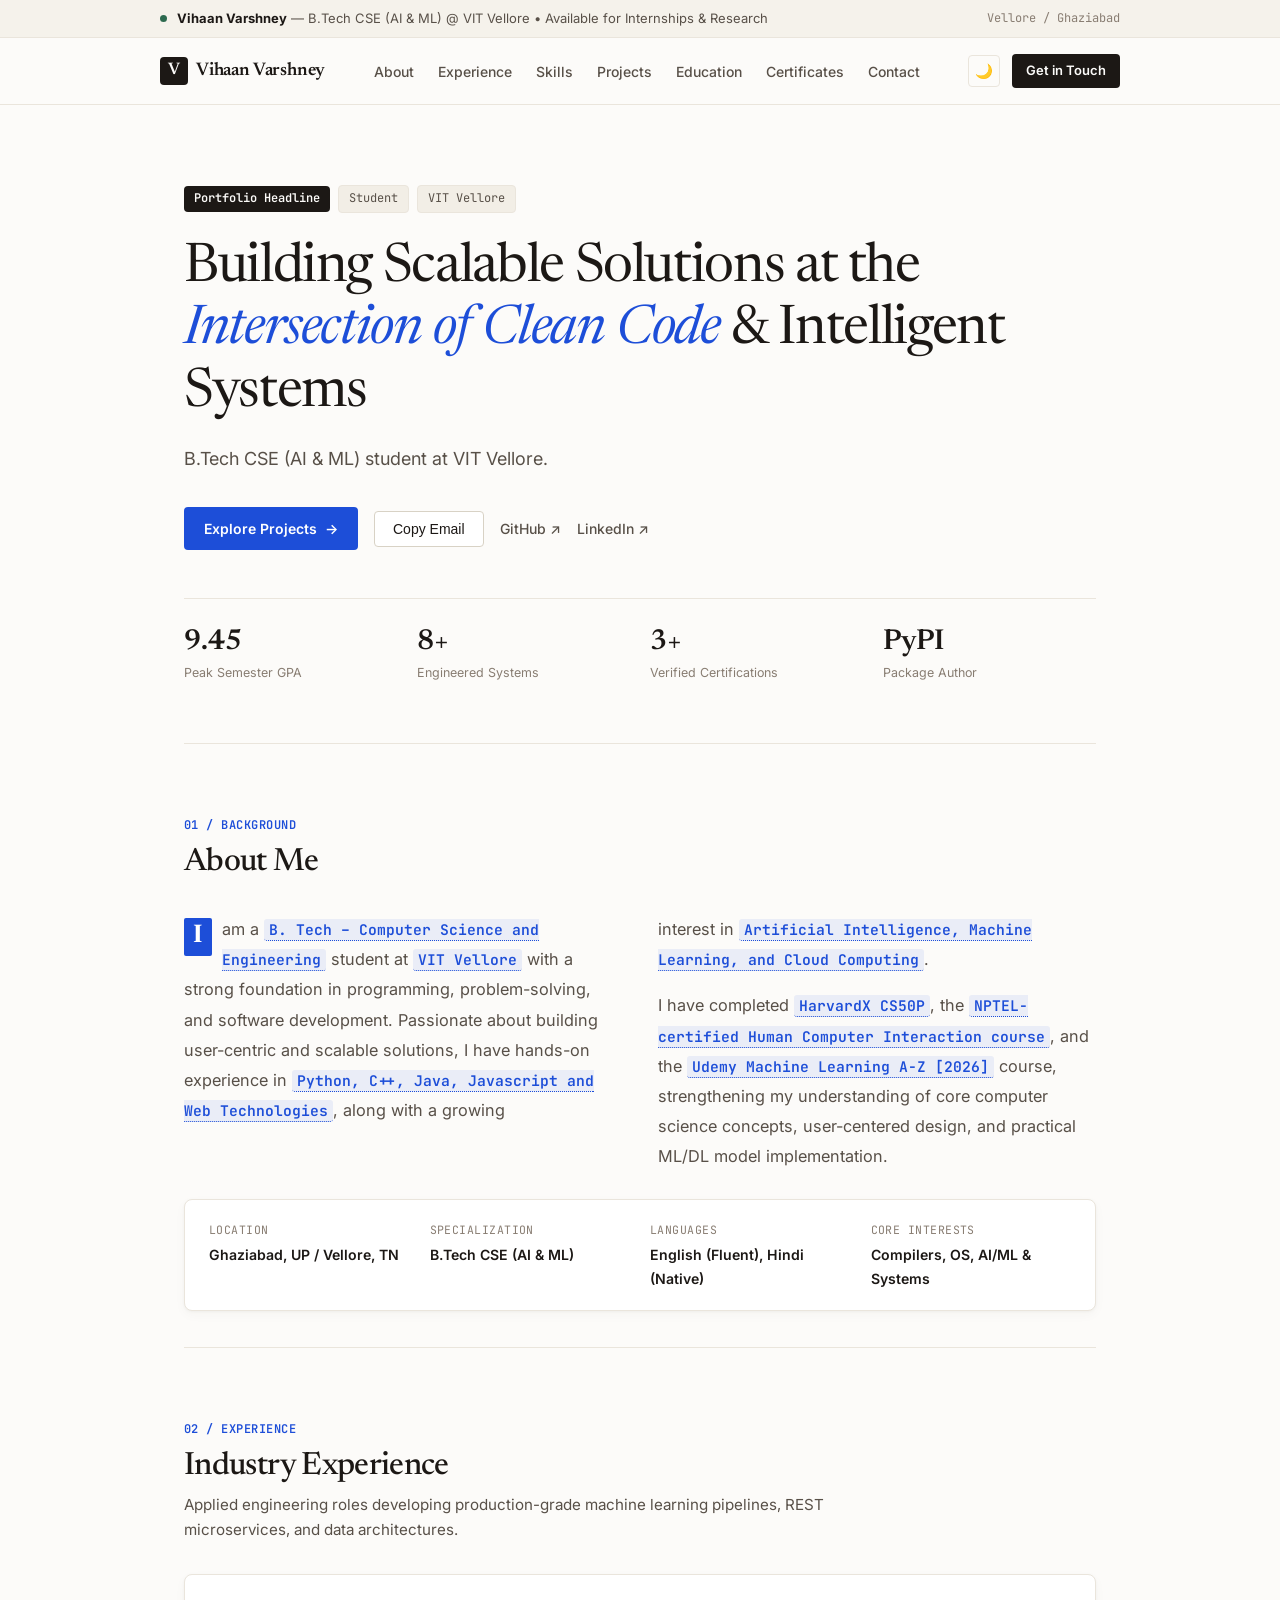
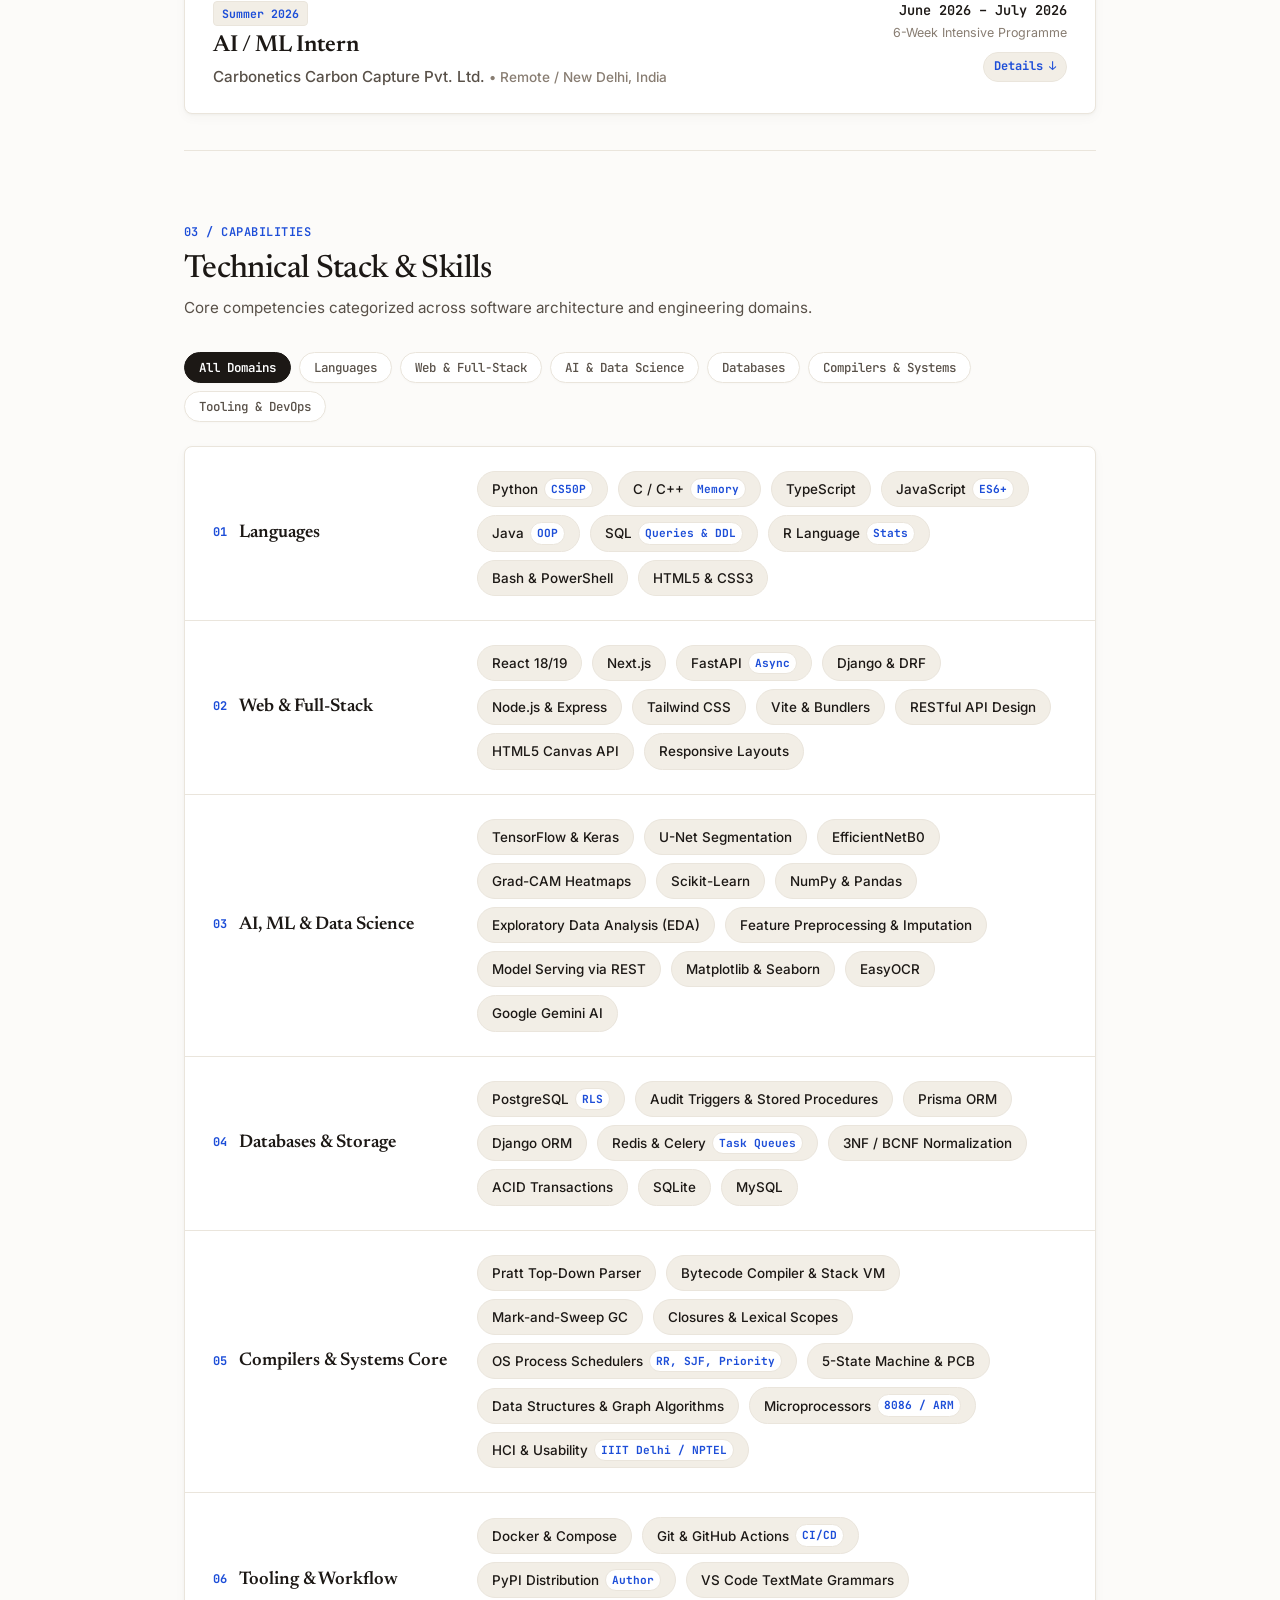
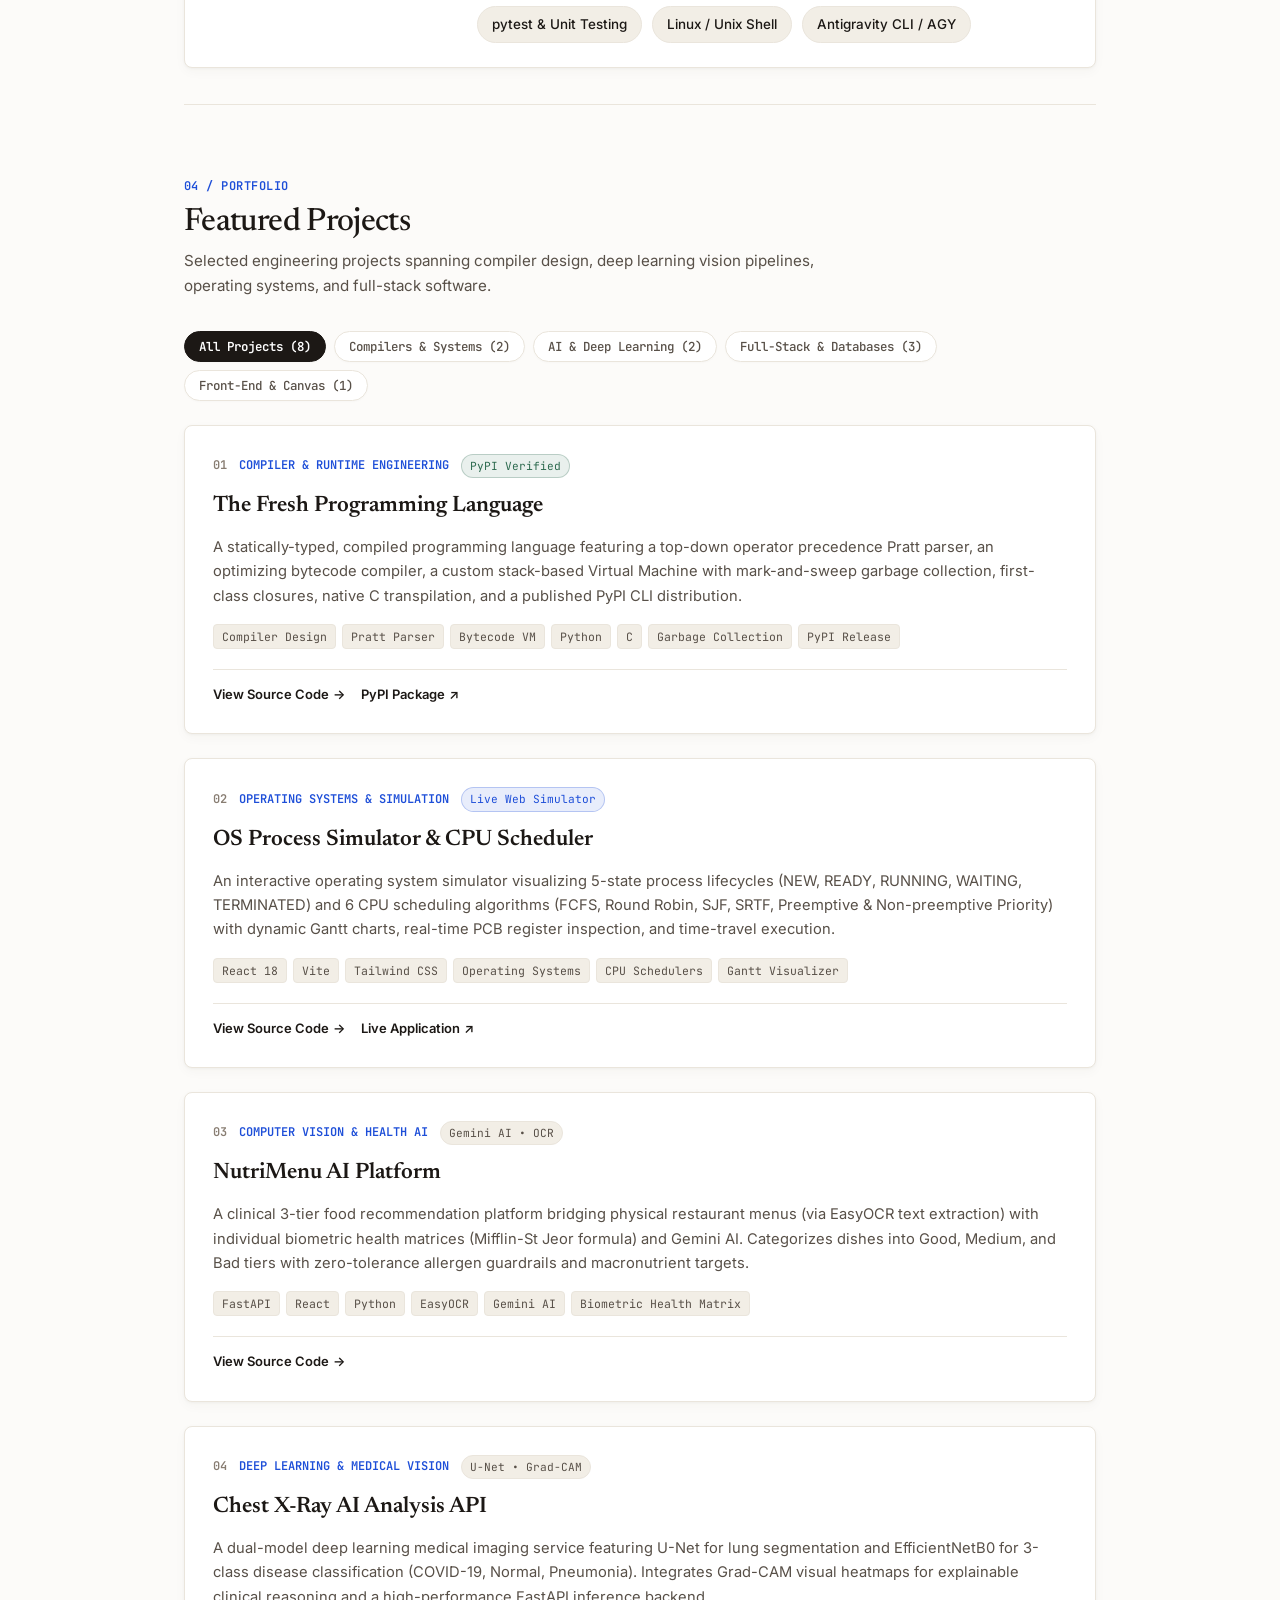
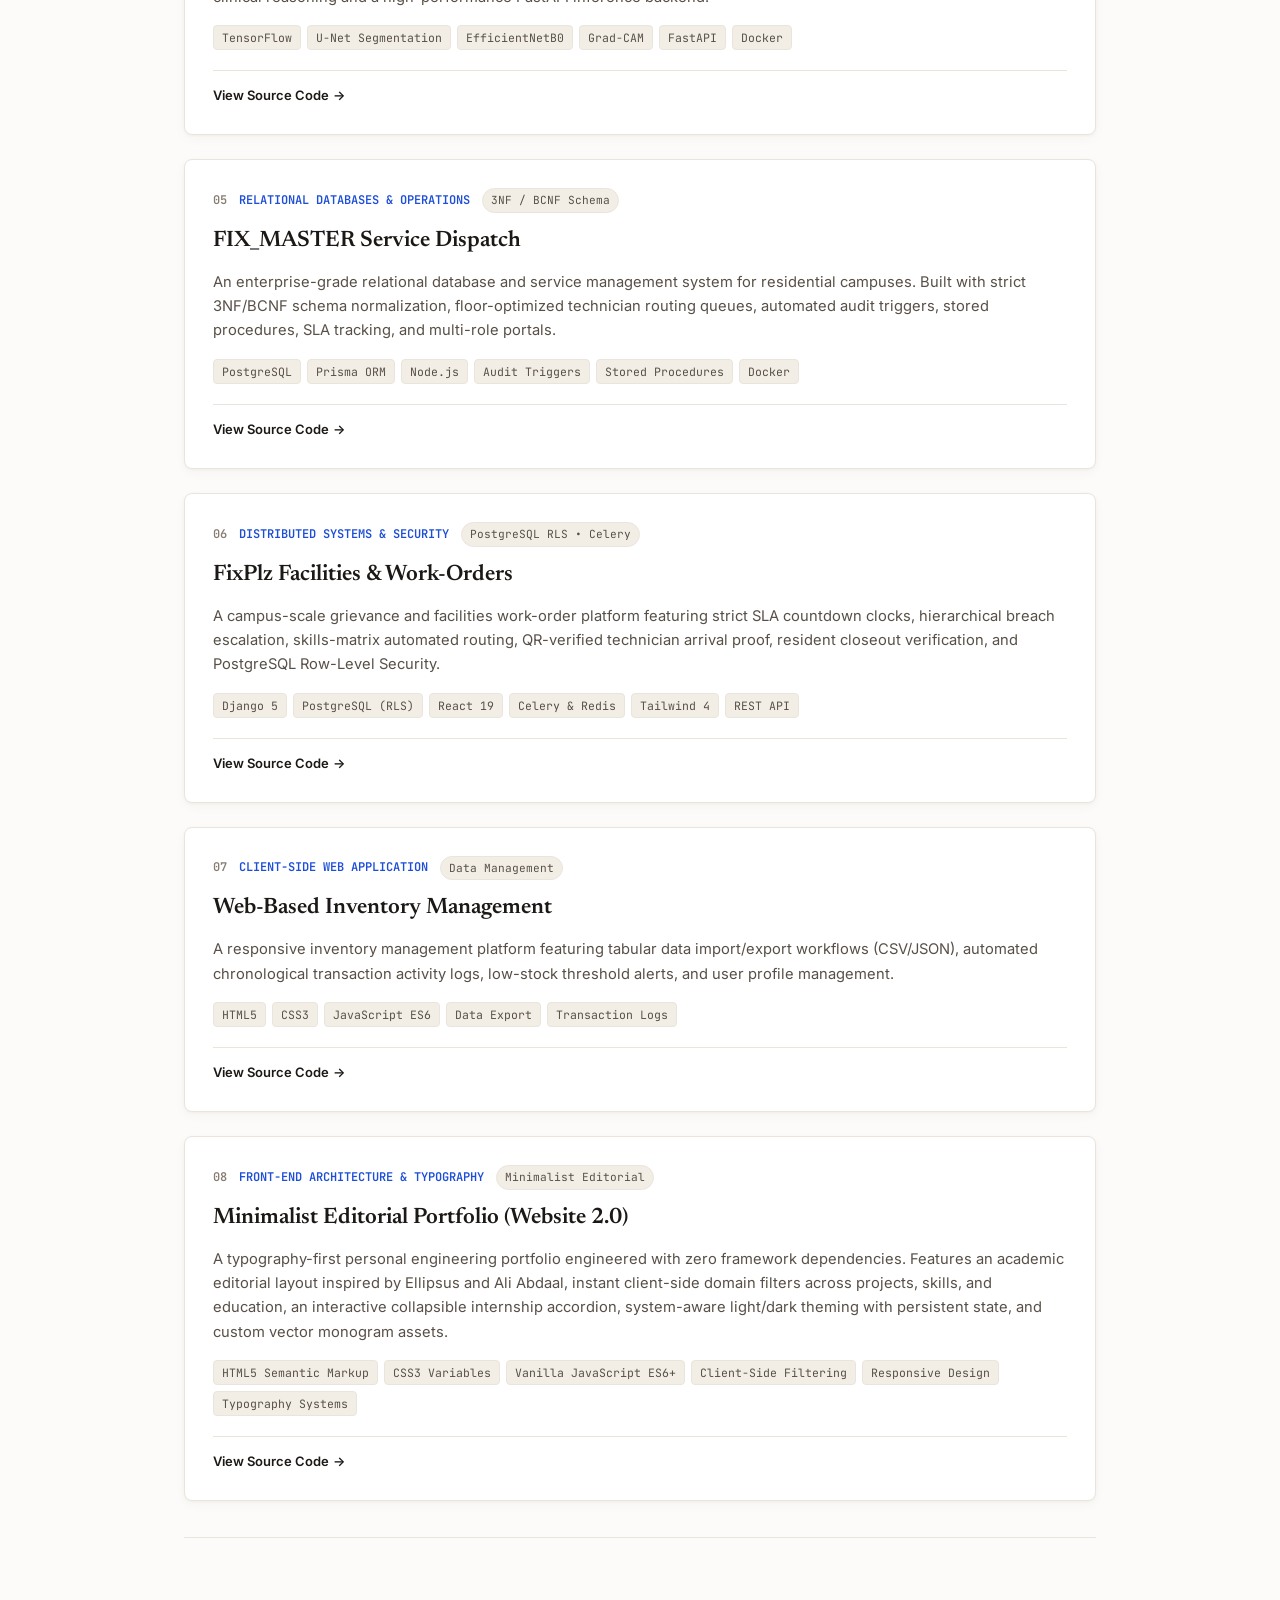
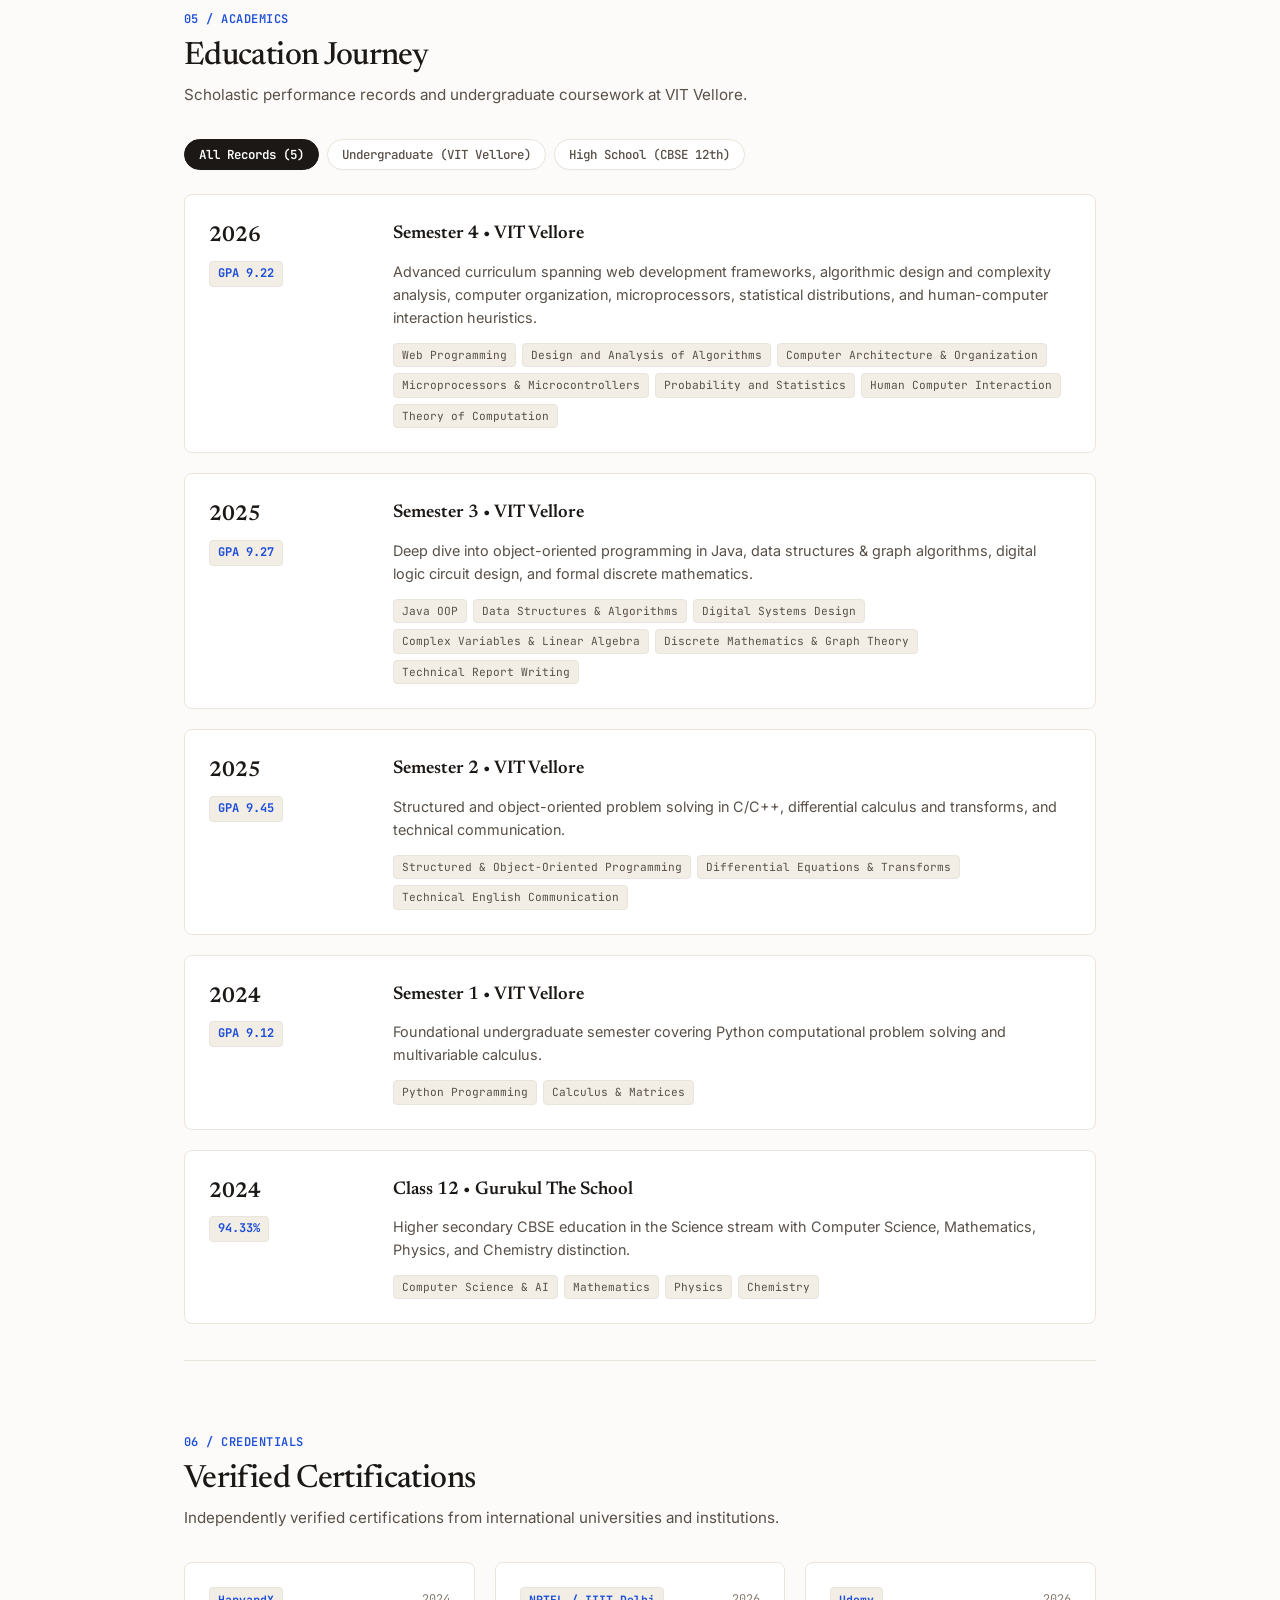
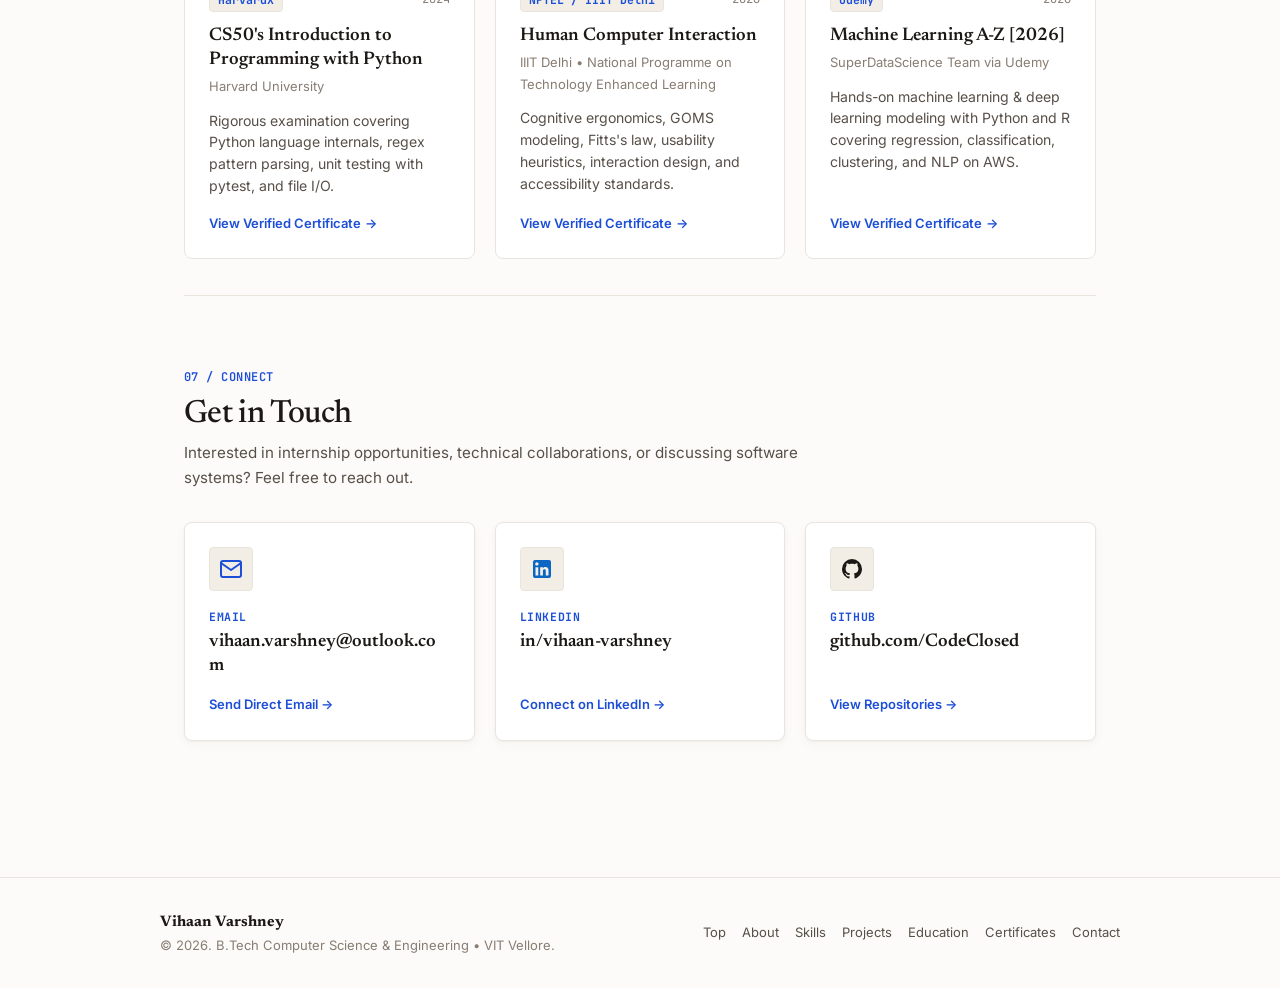
==== website 2/index.html @ f9ab3533 "feat: redesign portfolio to Pure Minimalist Editorial aesthetic with interactive filters, Carbonetic" ====
<!DOCTYPE html>
<html lang="en" data-theme="light">

<head>
  <meta charset="UTF-8">
  <meta name="viewport" content="width=device-width, initial-scale=1.0">
  <title>Vihaan Varshney</title>
  <meta name="description"
    content="Personal portfolio of Vihaan Varshney, B.Tech CSE student at VIT Vellore. Highlighting compiler engineering, machine learning pipelines, operating system simulations, and full-stack software development.">

  <!-- Preconnect to Google Fonts -->
  <link rel="preconnect" href="https://fonts.googleapis.com">
  <link rel="preconnect" href="https://fonts.gstatic.com" crossorigin>
  <link
    href="https://fonts.googleapis.com/css2?family=Instrument+Serif:ital@0;1&family=Inter:wght@300;400;500;600;700&family=JetBrains+Mono:wght@400;500;600&family=Newsreader:ital,opsz,wght@0,6..72,400;0,6..72,500;0,6..72,600;1,6..72,400;1,6..72,600&display=swap"
    rel="stylesheet">

  <link rel="icon" type="image/svg+xml" href="favicon/favicon.svg">
  <link rel="icon" type="image/x-icon" href="favicon/favicon.ico">
  <link rel="icon" type="image/png" sizes="32x32" href="favicon/favicon-32x32.png">
  <link rel="icon" type="image/png" sizes="16x16" href="favicon/favicon-16x16.png">
  <link rel="apple-touch-icon" href="favicon/apple-touch-icon.png">
  <link rel="manifest" href="favicon/site.webmanifest">

  <link rel="stylesheet" href="styles.css">
</head>

<body>

  <!-- Top Announcement Strip (Ali Abdaal & Ellipsus Style) -->
  <aside class="top-announcement-strip">
    <div class="announcement-content">
      <span class="status-dot"></span>
      <span class="announcement-text">
        <strong>Vihaan Varshney</strong> &mdash; B.Tech CSE (AI &amp; ML) @ VIT Vellore &bull; Available for Internships &amp; Research
      </span>
      <span class="location-tag">Vellore / Ghaziabad</span>
    </div>
  </aside>

  <!-- Clean Editorial Header Navigation -->
  <header class="site-header">
    <div class="header-inner">
      <a href="#home" class="site-logo">
        <span class="logo-mark">V</span>
        <span class="logo-name">Vihaan Varshney</span>
      </a>

      <nav class="site-nav" aria-label="Main Navigation">
        <ul class="nav-links">
          <li><a href="#about" class="nav-link">About</a></li>
          <li><a href="#experience" class="nav-link">Experience</a></li>
          <li><a href="#skills" class="nav-link">Skills</a></li>
          <li><a href="#projects" class="nav-link">Projects</a></li>
          <li><a href="#education" class="nav-link">Education</a></li>
          <li><a href="#certifications" class="nav-link">Certificates</a></li>
          <li><a href="#contact" class="nav-link">Contact</a></li>
        </ul>
      </nav>

      <div class="header-actions">
        <button id="themeToggle" class="theme-btn" aria-label="Toggle theme" title="Toggle theme">
          <span class="theme-icon sun-icon">☀️</span>
          <span class="theme-icon moon-icon">🌙</span>
        </button>
        <a href="mailto:vihaan.varshney@outlook.com" class="btn-header-cta">Get in Touch</a>
        <button id="mobileNavToggle" class="mobile-toggle" aria-label="Toggle navigation menu">
          <span></span>
          <span></span>
          <span></span>
        </button>
      </div>
    </div>
  </header>

  <!-- Mobile Navigation Overlay -->
  <div id="mobileMenu" class="mobile-menu" aria-hidden="true">
    <ul class="mobile-nav-list">
      <li><a href="#about" class="mobile-nav-link">About</a></li>
      <li><a href="#experience" class="mobile-nav-link">Experience</a></li>
      <li><a href="#skills" class="mobile-nav-link">Skills &amp; Technologies</a></li>
      <li><a href="#projects" class="mobile-nav-link">Featured Projects</a></li>
      <li><a href="#education" class="mobile-nav-link">Education Journey</a></li>
      <li><a href="#certifications" class="mobile-nav-link">Verified Certifications</a></li>
      <li><a href="#contact" class="mobile-nav-link">Contact &amp; Links</a></li>
    </ul>
    <div class="mobile-menu-cta">
      <a href="mailto:vihaan.varshney@outlook.com" class="btn-primary full-width">Email Vihaan</a>
    </div>
  </div>

  <main id="main-content" class="main-layout">

    <!-- ========================================= -->
    <!-- 1. HERO SECTION (Pure Editorial & Authoritative) -->
    <!-- ========================================= -->
    <section id="home" class="hero-section">
      <div class="hero-eyebrow">
        <span class="badge-accent">Portfolio Headline</span>
        <span class="badge-subtle">Student</span>
        <span class="badge-subtle">VIT Vellore</span>
      </div>

      <h1 class="hero-title">
        Building Scalable Solutions at the <em class="serif-highlight">Intersection of Clean Code</em> &amp; Intelligent Systems
      </h1>

      <p class="hero-lead">
        B.Tech CSE (AI &amp; ML) student at VIT Vellore.
      </p>

      <div class="hero-actions">
        <a href="#projects" class="btn-primary">
          <span>Explore Projects</span>
          <span class="arrow">&rarr;</span>
        </a>
        <button class="btn-secondary copy-email-btn" data-email="vihaan.varshney@outlook.com">
          <span>Copy Email</span>
        </button>
        <a href="https://github.com/CodeClosed" target="_blank" rel="noopener noreferrer" class="btn-link">
          <span>GitHub</span>
          <span class="external-icon">&#8599;</span>
        </a>
        <a href="https://www.linkedin.com/in/vihaan-varshney/" target="_blank" rel="noopener noreferrer" class="btn-link">
          <span>LinkedIn</span>
          <span class="external-icon">&#8599;</span>
        </a>
      </div>

      <!-- Clean Highlight Metrics -->
      <div class="hero-metrics-bar">
        <div class="metric-item">
          <div class="metric-value">9.45</div>
          <div class="metric-label">Peak Semester GPA</div>
        </div>
        <div class="metric-item">
          <div class="metric-value">8+</div>
          <div class="metric-label">Engineered Systems</div>
        </div>
        <div class="metric-item">
          <div class="metric-value">3+</div>
          <div class="metric-label">Verified Certifications</div>
        </div>
        <div class="metric-item">
          <div class="metric-value">PyPI</div>
          <div class="metric-label">Package Author</div>
        </div>
      </div>
    </section>

    <!-- ========================================= -->
    <!-- 2. ABOUT & BACKGROUND -->
    <!-- ========================================= -->
    <section id="about" class="content-section">
      <div class="section-heading-group">
        <div class="section-tag">01 / Background</div>
        <h2 class="section-heading">About Me</h2>
      </div>

      <div class="about-editorial-columns">
        <div class="editorial-col">
          <p>
            <span class="drop-cap">I</span> am a <span class="editorial-highlight">B. Tech &ndash; Computer Science and Engineering</span> student at <span class="editorial-highlight">VIT Vellore</span> with a strong foundation in programming, problem-solving, and software development. Passionate about building user-centric and scalable solutions, I have hands-on experience in <span class="editorial-highlight">Python, C++, Java, Javascript and Web Technologies</span>, along with a growing
          </p>
        </div>
        <div class="editorial-col">
          <p>
            interest in <span class="editorial-highlight">Artificial Intelligence, Machine Learning, and Cloud Computing</span>.
          </p>
          <p>
            I have completed <span class="editorial-highlight">HarvardX CS50P</span>, the <span class="editorial-highlight">NPTEL-certified Human Computer Interaction course</span>, and the <span class="editorial-highlight">Udemy Machine Learning A-Z [2026]</span> course, strengthening my understanding of core computer science concepts, user-centered design, and practical ML/DL model implementation.
          </p>
        </div>
      </div>

      <div class="about-dossier-row">
        <dl class="about-dossier-grid">
          <div class="dossier-entry">
            <dt>Location</dt>
            <dd>Ghaziabad, UP / Vellore, TN</dd>
          </div>
          <div class="dossier-entry">
            <dt>Specialization</dt>
            <dd>B.Tech CSE (AI &amp; ML)</dd>
          </div>
          <div class="dossier-entry">
            <dt>Languages</dt>
            <dd>English (Fluent), Hindi (Native)</dd>
          </div>
          <div class="dossier-entry">
            <dt>Core Interests</dt>
            <dd>Compilers, OS, AI/ML &amp; Systems</dd>
          </div>
        </dl>
      </div>
    </section>

    <!-- ========================================= -->
    <!-- 3. INDUSTRY EXPERIENCE -->
    <!-- ========================================= -->
    <section id="experience" class="content-section">
      <div class="section-heading-group">
        <div class="section-tag">02 / Experience</div>
        <h2 class="section-heading">Industry Experience</h2>
        <p class="section-subheading">Applied engineering roles developing production-grade machine learning pipelines, REST microservices, and data architectures.</p>
      </div>

      <div class="experience-editorial-list">
        <details class="experience-accordion">
          <summary class="exp-accordion-header">
            <div class="exp-header-main">
              <div class="exp-role-meta">
                <span class="exp-badge">Summer 2026</span>
                <h3 class="exp-title">AI / ML Intern</h3>
                <div class="exp-company">
                  <span>Carbonetics Carbon Capture Pvt. Ltd.</span>
                  <span class="exp-location">&bull; Remote / New Delhi, India</span>
                </div>
              </div>
              <div class="exp-meta-right">
                <div class="exp-period">
                  <span class="period-dates">June 2026 &ndash; July 2026</span>
                  <span class="period-duration">6-Week Intensive Programme</span>
                </div>
                <div class="exp-toggle-indicator" aria-hidden="true">
                  <span class="toggle-text">Details</span>
                  <span class="toggle-icon">&darr;</span>
                </div>
              </div>
            </div>
          </summary>

          <div class="exp-accordion-body">
            <p class="exp-summary">
              Developed end-to-end applied machine learning pipelines for industrial carbon capture use cases. Managed complete workflows spanning raw data ingestion, exploratory data analysis (EDA), model architecture selection, evaluation metrics, and deployment of trained models as REST API inference endpoints.
            </p>
            <ul class="exp-highlights-list">
              <li>Built and optimized end-to-end ML training and preprocessing pipelines across multiple heterogeneous industrial datasets.</li>
              <li>Engineered practical solutions for real-world data quality challenges, missing value imputation, and feature transformations.</li>
              <li>Integrated trained machine learning models into high-performance REST APIs for seamless downstream service consumption.</li>
              <li>Maintained a documented, version-controlled weekly codebase culminating in a comprehensive technical presentation to company leadership.</li>
            </ul>

            <div class="exp-tech-stack">
              <span class="stack-tag">Python</span>
              <span class="stack-tag">Machine Learning</span>
              <span class="stack-tag">REST API Integration</span>
              <span class="stack-tag">NumPy &amp; Pandas</span>
              <span class="stack-tag">Exploratory Data Analysis</span>
              <span class="stack-tag">Model Deployment</span>
              <span class="stack-tag">Git Version Control</span>
            </div>

            <div class="exp-footer-links">
              <a href="https://github.com/CodeClosed/Carbonetics_internship_weekly_codes" target="_blank" rel="noopener noreferrer" class="link-action">
                <span>View Weekly Codes Repository (GitHub)</span>
                <span class="arrow">&rarr;</span>
              </a>
              <span class="cert-reference">Verified Certificate Ref: <strong>CERT-09</strong> (Signed by Yash Agarwal, CEO &amp; Co-Founder)</span>
            </div>
          </div>
        </details>
      </div>
    </section>

    <!-- ========================================= -->
    <!-- 4. TECHNICAL SKILLS BLUEPRINT -->
    <!-- ========================================= -->
    <section id="skills" class="content-section">
      <div class="section-heading-group">
        <div class="section-tag">03 / Capabilities</div>
        <h2 class="section-heading">Technical Stack &amp; Skills</h2>
        <p class="section-subheading">Core competencies categorized across software architecture and engineering domains.</p>
      </div>

      <div class="filter-pills-bar" data-filter-group="skills" role="tablist" aria-label="Filter skills by domain">
        <button class="filter-pill-btn active" data-filter="all" role="tab" aria-selected="true">All Domains</button>
        <button class="filter-pill-btn" data-filter="languages" role="tab" aria-selected="false">Languages</button>
        <button class="filter-pill-btn" data-filter="web" role="tab" aria-selected="false">Web &amp; Full-Stack</button>
        <button class="filter-pill-btn" data-filter="ai" role="tab" aria-selected="false">AI &amp; Data Science</button>
        <button class="filter-pill-btn" data-filter="databases" role="tab" aria-selected="false">Databases</button>
        <button class="filter-pill-btn" data-filter="compilers" role="tab" aria-selected="false">Compilers &amp; Systems</button>
        <button class="filter-pill-btn" data-filter="tooling" role="tab" aria-selected="false">Tooling &amp; DevOps</button>
      </div>

      <div class="skills-cloud-layout">

        <!-- 1. Languages -->
        <div class="skill-category-row" data-category="languages">
          <div class="category-meta">
            <span class="category-index">01</span>
            <h3 class="category-name">Languages</h3>
          </div>
          <div class="pill-cloud">
            <span class="skill-pill">Python <small>CS50P</small></span>
            <span class="skill-pill">C / C++ <small>Memory</small></span>
            <span class="skill-pill">TypeScript</span>
            <span class="skill-pill">JavaScript <small>ES6+</small></span>
            <span class="skill-pill">Java <small>OOP</small></span>
            <span class="skill-pill">SQL <small>Queries &amp; DDL</small></span>
            <span class="skill-pill">R Language <small>Stats</small></span>
            <span class="skill-pill">Bash &amp; PowerShell</span>
            <span class="skill-pill">HTML5 &amp; CSS3</span>
          </div>
        </div>

        <!-- 2. Full-Stack Web -->
        <div class="skill-category-row" data-category="web">
          <div class="category-meta">
            <span class="category-index">02</span>
            <h3 class="category-name">Web &amp; Full-Stack</h3>
          </div>
          <div class="pill-cloud">
            <span class="skill-pill">React 18/19</span>
            <span class="skill-pill">Next.js</span>
            <span class="skill-pill">FastAPI <small>Async</small></span>
            <span class="skill-pill">Django &amp; DRF</span>
            <span class="skill-pill">Node.js &amp; Express</span>
            <span class="skill-pill">Tailwind CSS</span>
            <span class="skill-pill">Vite &amp; Bundlers</span>
            <span class="skill-pill">RESTful API Design</span>
            <span class="skill-pill">HTML5 Canvas API</span>
            <span class="skill-pill">Responsive Layouts</span>
          </div>
        </div>

        <!-- 3. AI, ML & Data Science -->
        <div class="skill-category-row" data-category="ai">
          <div class="category-meta">
            <span class="category-index">03</span>
            <h3 class="category-name">AI, ML &amp; Data Science</h3>
          </div>
          <div class="pill-cloud">
            <span class="skill-pill">TensorFlow &amp; Keras</span>
            <span class="skill-pill">U-Net Segmentation</span>
            <span class="skill-pill">EfficientNetB0</span>
            <span class="skill-pill">Grad-CAM Heatmaps</span>
            <span class="skill-pill">Scikit-Learn</span>
            <span class="skill-pill">NumPy &amp; Pandas</span>
            <span class="skill-pill">Exploratory Data Analysis (EDA)</span>
            <span class="skill-pill">Feature Preprocessing &amp; Imputation</span>
            <span class="skill-pill">Model Serving via REST</span>
            <span class="skill-pill">Matplotlib &amp; Seaborn</span>
            <span class="skill-pill">EasyOCR</span>
            <span class="skill-pill">Google Gemini AI</span>
          </div>
        </div>

        <!-- 4. Databases & Systems Storage -->
        <div class="skill-category-row" data-category="databases">
          <div class="category-meta">
            <span class="category-index">04</span>
            <h3 class="category-name">Databases &amp; Storage</h3>
          </div>
          <div class="pill-cloud">
            <span class="skill-pill">PostgreSQL <small>RLS</small></span>
            <span class="skill-pill">Audit Triggers &amp; Stored Procedures</span>
            <span class="skill-pill">Prisma ORM</span>
            <span class="skill-pill">Django ORM</span>
            <span class="skill-pill">Redis &amp; Celery <small>Task Queues</small></span>
            <span class="skill-pill">3NF / BCNF Normalization</span>
            <span class="skill-pill">ACID Transactions</span>
            <span class="skill-pill">SQLite</span>
            <span class="skill-pill">MySQL</span>
          </div>
        </div>

        <!-- 5. Compilers, Kernel & Core CS -->
        <div class="skill-category-row" data-category="compilers">
          <div class="category-meta">
            <span class="category-index">05</span>
            <h3 class="category-name">Compilers &amp; Systems Core</h3>
          </div>
          <div class="pill-cloud">
            <span class="skill-pill">Pratt Top-Down Parser</span>
            <span class="skill-pill">Bytecode Compiler &amp; Stack VM</span>
            <span class="skill-pill">Mark-and-Sweep GC</span>
            <span class="skill-pill">Closures &amp; Lexical Scopes</span>
            <span class="skill-pill">OS Process Schedulers <small>RR, SJF, Priority</small></span>
            <span class="skill-pill">5-State Machine &amp; PCB</span>
            <span class="skill-pill">Data Structures &amp; Graph Algorithms</span>
            <span class="skill-pill">Microprocessors <small>8086 / ARM</small></span>
            <span class="skill-pill">HCI &amp; Usability <small>IIIT Delhi / NPTEL</small></span>
          </div>
        </div>

        <!-- 6. Tooling, DevOps & Workflow -->
        <div class="skill-category-row" data-category="tooling">
          <div class="category-meta">
            <span class="category-index">06</span>
            <h3 class="category-name">Tooling &amp; Workflow</h3>
          </div>
          <div class="pill-cloud">
            <span class="skill-pill">Docker &amp; Compose</span>
            <span class="skill-pill">Git &amp; GitHub Actions <small>CI/CD</small></span>
            <span class="skill-pill">PyPI Distribution <small>Author</small></span>
            <span class="skill-pill">VS Code TextMate Grammars</span>
            <span class="skill-pill">pytest &amp; Unit Testing</span>
            <span class="skill-pill">Linux / Unix Shell</span>
            <span class="skill-pill">Antigravity CLI / AGY</span>
          </div>
        </div>

      </div>
    </section>

    <!-- ========================================= -->
    <!-- 5. FEATURED ENGINEERING PROJECTS -->
    <!-- ========================================= -->
    <section id="projects" class="content-section">
      <div class="section-heading-group">
        <div class="section-tag">04 / Portfolio</div>
        <h2 class="section-heading">Featured Projects</h2>
        <p class="section-subheading">Selected engineering projects spanning compiler design, deep learning vision pipelines, operating systems, and full-stack software.</p>
      </div>

      <div class="filter-pills-bar" data-filter-group="projects" role="tablist" aria-label="Filter projects by domain">
        <button class="filter-pill-btn active" data-filter="all" role="tab" aria-selected="true">All Projects (8)</button>
        <button class="filter-pill-btn" data-filter="compilers" role="tab" aria-selected="false">Compilers &amp; Systems (2)</button>
        <button class="filter-pill-btn" data-filter="ai" role="tab" aria-selected="false">AI &amp; Deep Learning (2)</button>
        <button class="filter-pill-btn" data-filter="fullstack" role="tab" aria-selected="false">Full-Stack &amp; Databases (3)</button>
        <button class="filter-pill-btn" data-filter="frontend" role="tab" aria-selected="false">Front-End &amp; Canvas (1)</button>
      </div>

      <div class="projects-editorial-list">

        <!-- Project 1: Fresh Lang -->
        <article class="project-editorial-item" data-category="compilers">
          <div class="project-meta-row">
            <span class="project-index">01</span>
            <span class="project-category">Compiler &amp; Runtime Engineering</span>
            <span class="badge-pill pill-green">PyPI Verified</span>
          </div>
          <h3 class="project-title">The Fresh Programming Language</h3>
          <p class="project-description">
            A statically-typed, compiled programming language featuring a top-down operator precedence Pratt parser, an optimizing bytecode compiler, a custom stack-based Virtual Machine with mark-and-sweep garbage collection, first-class closures, native C transpilation, and a published PyPI CLI distribution.
          </p>
          <div class="project-stack">
            <span class="stack-tag">Compiler Design</span>
            <span class="stack-tag">Pratt Parser</span>
            <span class="stack-tag">Bytecode VM</span>
            <span class="stack-tag">Python</span>
            <span class="stack-tag">C</span>
            <span class="stack-tag">Garbage Collection</span>
            <span class="stack-tag">PyPI Release</span>
          </div>
          <div class="project-links">
            <a href="https://github.com/CodeClosed/fresh-lang" target="_blank" rel="noopener noreferrer" class="link-action">
              <span>View Source Code</span>
              <span class="arrow">&rarr;</span>
            </a>
            <a href="https://pypi.org/project/fresh-lang/" target="_blank" rel="noopener noreferrer" class="link-action">
              <span>PyPI Package</span>
              <span class="external-icon">&#8599;</span>
            </a>
          </div>
        </article>

        <!-- Project 2: OS Simulator -->
        <article class="project-editorial-item" data-category="compilers">
          <div class="project-meta-row">
            <span class="project-index">02</span>
            <span class="project-category">Operating Systems &amp; Simulation</span>
            <span class="badge-pill pill-blue">Live Web Simulator</span>
          </div>
          <h3 class="project-title">OS Process Simulator &amp; CPU Scheduler</h3>
          <p class="project-description">
            An interactive operating system simulator visualizing 5-state process lifecycles (NEW, READY, RUNNING, WAITING, TERMINATED) and 6 CPU scheduling algorithms (FCFS, Round Robin, SJF, SRTF, Preemptive &amp; Non-preemptive Priority) with dynamic Gantt charts, real-time PCB register inspection, and time-travel execution.
          </p>
          <div class="project-stack">
            <span class="stack-tag">React 18</span>
            <span class="stack-tag">Vite</span>
            <span class="stack-tag">Tailwind CSS</span>
            <span class="stack-tag">Operating Systems</span>
            <span class="stack-tag">CPU Schedulers</span>
            <span class="stack-tag">Gantt Visualizer</span>
          </div>
          <div class="project-links">
            <a href="https://github.com/CodeClosed/OS-Project-PCB-State" target="_blank" rel="noopener noreferrer" class="link-action">
              <span>View Source Code</span>
              <span class="arrow">&rarr;</span>
            </a>
            <a href="https://codeclosed.github.io/OS-Project-PCB-State/" target="_blank" rel="noopener noreferrer" class="link-action">
              <span>Live Application</span>
              <span class="external-icon">&#8599;</span>
            </a>
          </div>
        </article>

        <!-- Project 3: NutriMenu AI -->
        <article class="project-editorial-item" data-category="ai">
          <div class="project-meta-row">
            <span class="project-index">03</span>
            <span class="project-category">Computer Vision &amp; Health AI</span>
            <span class="badge-pill">Gemini AI &bull; OCR</span>
          </div>
          <h3 class="project-title">NutriMenu AI Platform</h3>
          <p class="project-description">
            A clinical 3-tier food recommendation platform bridging physical restaurant menus (via EasyOCR text extraction) with individual biometric health matrices (Mifflin-St Jeor formula) and Gemini AI. Categorizes dishes into Good, Medium, and Bad tiers with zero-tolerance allergen guardrails and macronutrient targets.
          </p>
          <div class="project-stack">
            <span class="stack-tag">FastAPI</span>
            <span class="stack-tag">React</span>
            <span class="stack-tag">Python</span>
            <span class="stack-tag">EasyOCR</span>
            <span class="stack-tag">Gemini AI</span>
            <span class="stack-tag">Biometric Health Matrix</span>
          </div>
          <div class="project-links">
            <a href="https://github.com/CodeClosed/AI-Project" target="_blank" rel="noopener noreferrer" class="link-action">
              <span>View Source Code</span>
              <span class="arrow">&rarr;</span>
            </a>
          </div>
        </article>

        <!-- Project 4: Chest X-Ray AI -->
        <article class="project-editorial-item" data-category="ai">
          <div class="project-meta-row">
            <span class="project-index">04</span>
            <span class="project-category">Deep Learning &amp; Medical Vision</span>
            <span class="badge-pill">U-Net &bull; Grad-CAM</span>
          </div>
          <h3 class="project-title">Chest X-Ray AI Analysis API</h3>
          <p class="project-description">
            A dual-model deep learning medical imaging service featuring U-Net for lung segmentation and EfficientNetB0 for 3-class disease classification (COVID-19, Normal, Pneumonia). Integrates Grad-CAM visual heatmaps for explainable clinical reasoning and a high-performance FastAPI inference backend.
          </p>
          <div class="project-stack">
            <span class="stack-tag">TensorFlow</span>
            <span class="stack-tag">U-Net Segmentation</span>
            <span class="stack-tag">EfficientNetB0</span>
            <span class="stack-tag">Grad-CAM</span>
            <span class="stack-tag">FastAPI</span>
            <span class="stack-tag">Docker</span>
          </div>
          <div class="project-links">
            <a href="https://github.com/CodeClosed/Cloud-Project" target="_blank" rel="noopener noreferrer" class="link-action">
              <span>View Source Code</span>
              <span class="arrow">&rarr;</span>
            </a>
          </div>
        </article>

        <!-- Project 5: FIX_MASTER -->
        <article class="project-editorial-item" data-category="fullstack">
          <div class="project-meta-row">
            <span class="project-index">05</span>
            <span class="project-category">Relational Databases &amp; Operations</span>
            <span class="badge-pill">3NF / BCNF Schema</span>
          </div>
          <h3 class="project-title">FIX_MASTER Service Dispatch</h3>
          <p class="project-description">
            An enterprise-grade relational database and service management system for residential campuses. Built with strict 3NF/BCNF schema normalization, floor-optimized technician routing queues, automated audit triggers, stored procedures, SLA tracking, and multi-role portals.
          </p>
          <div class="project-stack">
            <span class="stack-tag">PostgreSQL</span>
            <span class="stack-tag">Prisma ORM</span>
            <span class="stack-tag">Node.js</span>
            <span class="stack-tag">Audit Triggers</span>
            <span class="stack-tag">Stored Procedures</span>
            <span class="stack-tag">Docker</span>
          </div>
          <div class="project-links">
            <a href="https://github.com/CodeClosed/FIX_MASTER" target="_blank" rel="noopener noreferrer" class="link-action">
              <span>View Source Code</span>
              <span class="arrow">&rarr;</span>
            </a>
          </div>
        </article>

        <!-- Project 6: FixPlz -->
        <article class="project-editorial-item" data-category="fullstack">
          <div class="project-meta-row">
            <span class="project-index">06</span>
            <span class="project-category">Distributed Systems &amp; Security</span>
            <span class="badge-pill">PostgreSQL RLS &bull; Celery</span>
          </div>
          <h3 class="project-title">FixPlz Facilities &amp; Work-Orders</h3>
          <p class="project-description">
            A campus-scale grievance and facilities work-order platform featuring strict SLA countdown clocks, hierarchical breach escalation, skills-matrix automated routing, QR-verified technician arrival proof, resident closeout verification, and PostgreSQL Row-Level Security.
          </p>
          <div class="project-stack">
            <span class="stack-tag">Django 5</span>
            <span class="stack-tag">PostgreSQL (RLS)</span>
            <span class="stack-tag">React 19</span>
            <span class="stack-tag">Celery &amp; Redis</span>
            <span class="stack-tag">Tailwind 4</span>
            <span class="stack-tag">REST API</span>
          </div>
          <div class="project-links">
            <a href="https://github.com/sudeep-codes/FixPlz" target="_blank" rel="noopener noreferrer" class="link-action">
              <span>View Source Code</span>
              <span class="arrow">&rarr;</span>
            </a>
          </div>
        </article>

        <!-- Project 7: Inventory Management System -->
        <article class="project-editorial-item" data-category="fullstack">
          <div class="project-meta-row">
            <span class="project-index">07</span>
            <span class="project-category">Client-Side Web Application</span>
            <span class="badge-pill">Data Management</span>
          </div>
          <h3 class="project-title">Web-Based Inventory Management</h3>
          <p class="project-description">
            A responsive inventory management platform featuring tabular data import/export workflows (CSV/JSON), automated chronological transaction activity logs, low-stock threshold alerts, and user profile management.
          </p>
          <div class="project-stack">
            <span class="stack-tag">HTML5</span>
            <span class="stack-tag">CSS3</span>
            <span class="stack-tag">JavaScript ES6</span>
            <span class="stack-tag">Data Export</span>
            <span class="stack-tag">Transaction Logs</span>
          </div>
          <div class="project-links">
            <a href="https://github.com/CodeClosed/Web-Programing-Project-IMS-24BAI0158" target="_blank" rel="noopener noreferrer" class="link-action">
              <span>View Source Code</span>
              <span class="arrow">&rarr;</span>
            </a>
          </div>
        </article>

        <!-- Project 8: Portfolio Website -->
        <article class="project-editorial-item" data-category="frontend">
          <div class="project-meta-row">
            <span class="project-index">08</span>
            <span class="project-category">Front-End Architecture &amp; Typography</span>
            <span class="badge-pill">Minimalist Editorial</span>
          </div>
          <h3 class="project-title">Minimalist Editorial Portfolio (Website 2.0)</h3>
          <p class="project-description">
            A typography-first personal engineering portfolio engineered with zero framework dependencies. Features an academic editorial layout inspired by Ellipsus and Ali Abdaal, instant client-side domain filters across projects, skills, and education, an interactive collapsible internship accordion, system-aware light/dark theming with persistent state, and custom vector monogram assets.
          </p>
          <div class="project-stack">
            <span class="stack-tag">HTML5 Semantic Markup</span>
            <span class="stack-tag">CSS3 Variables</span>
            <span class="stack-tag">Vanilla JavaScript ES6+</span>
            <span class="stack-tag">Client-Side Filtering</span>
            <span class="stack-tag">Responsive Design</span>
            <span class="stack-tag">Typography Systems</span>
          </div>
          <div class="project-links">
            <a href="https://github.com/CodeClosed/website" target="_blank" rel="noopener noreferrer" class="link-action">
              <span>View Source Code</span>
              <span class="arrow">&rarr;</span>
            </a>
          </div>
        </article>

      </div>
    </section>

    <!-- ========================================= -->
    <!-- 6. EDUCATION JOURNEY -->
    <!-- ========================================= -->
    <section id="education" class="content-section">
      <div class="section-heading-group">
        <div class="section-tag">05 / Academics</div>
        <h2 class="section-heading">Education Journey</h2>
        <p class="section-subheading">Scholastic performance records and undergraduate coursework at VIT Vellore.</p>
      </div>

      <div class="filter-pills-bar" data-filter-group="education" role="tablist" aria-label="Filter academic records">
        <button class="filter-pill-btn active" data-filter="all" role="tab" aria-selected="true">All Records (5)</button>
        <button class="filter-pill-btn" data-filter="ug" role="tab" aria-selected="false">Undergraduate (VIT Vellore)</button>
        <button class="filter-pill-btn" data-filter="highschool" role="tab" aria-selected="false">High School (CBSE 12th)</button>
      </div>

      <div class="timeline-editorial">

        <!-- Semester 4 -->
        <div class="timeline-row" data-category="ug">
          <div class="timeline-meta">
            <span class="timeline-year">2026</span>
            <span class="timeline-gpa-badge">GPA 9.22</span>
          </div>
          <div class="timeline-content">
            <h3 class="timeline-title">Semester 4 &bull; VIT Vellore</h3>
            <p class="timeline-desc">
              Advanced curriculum spanning web development frameworks, algorithmic design and complexity analysis, computer organization, microprocessors, statistical distributions, and human-computer interaction heuristics.
            </p>
            <div class="course-tag-pile">
              <span>Web Programming</span>
              <span>Design and Analysis of Algorithms</span>
              <span>Computer Architecture &amp; Organization</span>
              <span>Microprocessors &amp; Microcontrollers</span>
              <span>Probability and Statistics</span>
              <span>Human Computer Interaction</span>
              <span>Theory of Computation</span>
            </div>
          </div>
        </div>

        <!-- Semester 3 -->
        <div class="timeline-row" data-category="ug">
          <div class="timeline-meta">
            <span class="timeline-year">2025</span>
            <span class="timeline-gpa-badge">GPA 9.27</span>
          </div>
          <div class="timeline-content">
            <h3 class="timeline-title">Semester 3 &bull; VIT Vellore</h3>
            <p class="timeline-desc">
              Deep dive into object-oriented programming in Java, data structures &amp; graph algorithms, digital logic circuit design, and formal discrete mathematics.
            </p>
            <div class="course-tag-pile">
              <span>Java OOP</span>
              <span>Data Structures &amp; Algorithms</span>
              <span>Digital Systems Design</span>
              <span>Complex Variables &amp; Linear Algebra</span>
              <span>Discrete Mathematics &amp; Graph Theory</span>
              <span>Technical Report Writing</span>
            </div>
          </div>
        </div>

        <!-- Semester 2 -->
        <div class="timeline-row" data-category="ug">
          <div class="timeline-meta">
            <span class="timeline-year">2025</span>
            <span class="timeline-gpa-badge">GPA 9.45</span>
          </div>
          <div class="timeline-content">
            <h3 class="timeline-title">Semester 2 &bull; VIT Vellore</h3>
            <p class="timeline-desc">
              Structured and object-oriented problem solving in C/C++, differential calculus and transforms, and technical communication.
            </p>
            <div class="course-tag-pile">
              <span>Structured &amp; Object-Oriented Programming</span>
              <span>Differential Equations &amp; Transforms</span>
              <span>Technical English Communication</span>
            </div>
          </div>
        </div>

        <!-- Semester 1 -->
        <div class="timeline-row" data-category="ug">
          <div class="timeline-meta">
            <span class="timeline-year">2024</span>
            <span class="timeline-gpa-badge">GPA 9.12</span>
          </div>
          <div class="timeline-content">
            <h3 class="timeline-title">Semester 1 &bull; VIT Vellore</h3>
            <p class="timeline-desc">
              Foundational undergraduate semester covering Python computational problem solving and multivariable calculus.
            </p>
            <div class="course-tag-pile">
              <span>Python Programming</span>
              <span>Calculus &amp; Matrices</span>
            </div>
          </div>
        </div>

        <!-- Class 12 -->
        <div class="timeline-row" data-category="highschool">
          <div class="timeline-meta">
            <span class="timeline-year">2024</span>
            <span class="timeline-gpa-badge">94.33%</span>
          </div>
          <div class="timeline-content">
            <h3 class="timeline-title">Class 12 &bull; Gurukul The School</h3>
            <p class="timeline-desc">
              Higher secondary CBSE education in the Science stream with Computer Science, Mathematics, Physics, and Chemistry distinction.
            </p>
            <div class="course-tag-pile">
              <span>Computer Science &amp; AI</span>
              <span>Mathematics</span>
              <span>Physics</span>
              <span>Chemistry</span>
            </div>
          </div>
        </div>

      </div>
    </section>

    <!-- ========================================= -->
    <!-- 7. VERIFIED CERTIFICATIONS -->
    <!-- ========================================= -->
    <section id="certifications" class="content-section">
      <div class="section-heading-group">
        <div class="section-tag">06 / Credentials</div>
        <h2 class="section-heading">Verified Certifications</h2>
        <p class="section-subheading">Independently verified certifications from international universities and institutions.</p>
      </div>

      <div class="certs-editorial-grid">

        <!-- CS50P -->
        <a href="https://cs50.harvard.edu/certificates/9f567f23-bfd6-4d35-85c7-fa453d0cf8eb" target="_blank" rel="noopener noreferrer" class="cert-item-card">
          <div class="cert-meta-header">
            <span class="cert-seal">HarvardX</span>
            <span class="cert-year">2024</span>
          </div>
          <h3 class="cert-item-title">CS50's Introduction to Programming with Python</h3>
          <div class="cert-issuer">Harvard University</div>
          <p class="cert-item-desc">
            Rigorous examination covering Python language internals, regex pattern parsing, unit testing with pytest, and file I/O.
          </p>
          <div class="cert-verify-link">
            <span>View Verified Certificate</span>
            <span class="arrow">&rarr;</span>
          </div>
        </a>

        <!-- NPTEL HCI -->
        <a href="https://nptel.ac.in/noc/E_Certificate/NOC26CS70S278550137305022221" target="_blank" rel="noopener noreferrer" class="cert-item-card">
          <div class="cert-meta-header">
            <span class="cert-seal">NPTEL / IIIT Delhi</span>
            <span class="cert-year">2026</span>
          </div>
          <h3 class="cert-item-title">Human Computer Interaction</h3>
          <div class="cert-issuer">IIIT Delhi &bull; National Programme on Technology Enhanced Learning</div>
          <p class="cert-item-desc">
            Cognitive ergonomics, GOMS modeling, Fitts's law, usability heuristics, interaction design, and accessibility standards.
          </p>
          <div class="cert-verify-link">
            <span>View Verified Certificate</span>
            <span class="arrow">&rarr;</span>
          </div>
        </a>

        <!-- Udemy ML -->
        <a href="https://www.udemy.com/certificate/UC-8d586cff-5f7e-4ce8-99bb-78b1e11b003d/" target="_blank" rel="noopener noreferrer" class="cert-item-card">
          <div class="cert-meta-header">
            <span class="cert-seal">Udemy</span>
            <span class="cert-year">2026</span>
          </div>
          <h3 class="cert-item-title">Machine Learning A-Z [2026]</h3>
          <div class="cert-issuer">SuperDataScience Team via Udemy</div>
          <p class="cert-item-desc">
            Hands-on machine learning &amp; deep learning modeling with Python and R covering regression, classification, clustering, and NLP on AWS.
          </p>
          <div class="cert-verify-link">
            <span>View Verified Certificate</span>
            <span class="arrow">&rarr;</span>
          </div>
        </a>

      </div>
    </section>

    <!-- ========================================= -->
    <!-- 8. CONTACT & DISPATCH -->
    <!-- ========================================= -->
    <section id="contact" class="content-section">
      <div class="section-heading-group">
        <div class="section-tag">07 / Connect</div>
        <h2 class="section-heading">Get in Touch</h2>
        <p class="section-subheading">Interested in internship opportunities, technical collaborations, or discussing software systems? Feel free to reach out.</p>
      </div>

      <div class="contact-cards-grid">
        
        <!-- Email Tile Card -->
        <a href="mailto:vihaan.varshney@outlook.com" class="contact-tile-card">
          <div class="tile-icon-box email-icon-wrap" aria-hidden="true">
            <svg width="24" height="24" viewBox="0 0 24 24" fill="none" stroke="currentColor" stroke-width="2" stroke-linecap="round" stroke-linejoin="round">
              <path d="M4 4h16c1.1 0 2 .9 2 2v12c0 1.1-.9 2-2 2H4c-1.1 0-2-.9-2-2V6c0-1.1.9-2 2-2z"></path>
              <polyline points="22,6 12,13 2,6"></polyline>
            </svg>
          </div>
          <div class="tile-body">
            <span class="tile-tag">EMAIL</span>
            <h3 class="tile-title">vihaan.varshney@outlook.com</h3>
            <span class="tile-action-label">Send Direct Email &rarr;</span>
          </div>
        </a>

        <!-- LinkedIn Tile Card -->
        <a href="https://www.linkedin.com/in/vihaan-varshney/" target="_blank" rel="noopener noreferrer" class="contact-tile-card">
          <div class="tile-icon-box linkedin-icon-wrap" aria-hidden="true">
            <svg width="24" height="24" viewBox="0 0 24 24" fill="currentColor">
              <path d="M19 3a2 2 0 0 1 2 2v14a2 2 0 0 1-2 2H5a2 2 0 0 1-2-2V5a2 2 0 0 1 2-2h14m-.5 15.5v-5.3a3.26 3.26 0 0 0-3.26-3.26c-.85 0-1.84.52-2.28 1.3v-1.11h-2.79v8.37h2.79v-4.93c0-.77.62-1.4 1.39-1.4a1.4 1.4 0 0 1 1.4 1.4v4.93h2.75M6.88 8.56a1.68 1.68 0 0 0 1.68-1.68c0-.93-.75-1.69-1.68-1.69a1.69 1.69 0 0 0-1.69 1.69c0 .93.76 1.68 1.69 1.68m1.39 9.94v-8.37H5.5v8.37h2.77z"/>
            </svg>
          </div>
          <div class="tile-body">
            <span class="tile-tag">LINKEDIN</span>
            <h3 class="tile-title">in/vihaan-varshney</h3>
            <span class="tile-action-label">Connect on LinkedIn &rarr;</span>
          </div>
        </a>

        <!-- GitHub Tile Card -->
        <a href="https://github.com/CodeClosed" target="_blank" rel="noopener noreferrer" class="contact-tile-card">
          <div class="tile-icon-box github-icon-wrap" aria-hidden="true">
            <svg width="24" height="24" viewBox="0 0 24 24" fill="currentColor">
              <path d="M12 2A10 10 0 0 0 2 12c0 4.42 2.87 8.17 6.84 9.5.5.08.66-.23.66-.5v-1.69c-2.77.6-3.36-1.34-3.36-1.34-.46-1.16-1.11-1.47-1.11-1.47-.91-.62.07-.6.07-.6 1 .07 1.53 1.03 1.53 1.03.87 1.52 2.34 1.07 2.91.83.1-.65.35-1.09.63-1.34-2.22-.25-4.55-1.11-4.55-4.92 0-1.11.38-2 1.03-2.71-.1-.25-.45-1.29.1-2.64 0 0 .84-.27 2.75 1.02.79-.22 1.65-.33 2.5-.33.85 0 1.71.11 2.5.33 1.91-1.29 2.75-1.02 2.75-1.02.55 1.35.2 2.39.1 2.64.65.71 1.03 1.6 1.03 2.71 0 3.82-2.34 4.66-4.57 4.91.36.31.69.92.69 1.85V21c0 .27.16.59.67.5C19.14 20.16 22 16.42 22 12A10 10 0 0 0 12 2z"/>
            </svg>
          </div>
          <div class="tile-body">
            <span class="tile-tag">GITHUB</span>
            <h3 class="tile-title">github.com/CodeClosed</h3>
            <span class="tile-action-label">View Repositories &rarr;</span>
          </div>
        </a>

      </div>
    </section>

  </main>

  <!-- Clean Toast Notification -->
  <div id="toastNotification" class="toast-popup" aria-live="polite">
    <span id="toastMessage">Email copied to clipboard</span>
  </div>

  <!-- Minimalist Site Footer -->
  <footer class="site-footer">
    <div class="footer-container">
      <div class="footer-left">
        <strong>Vihaan Varshney</strong>
        <p>&copy; 2026. B.Tech Computer Science &amp; Engineering &bull; VIT Vellore.</p>
      </div>
      <div class="footer-links">
        <a href="#home">Top</a>
        <a href="#about">About</a>
        <a href="#skills">Skills</a>
        <a href="#projects">Projects</a>
        <a href="#education">Education</a>
        <a href="#certifications">Certificates</a>
        <a href="#contact">Contact</a>
      </div>
    </div>
  </footer>

  <script src="script.js"></script>
</body>

</html>
---- website 2/styles.css ----
/* ==========================================================================
   WEBSITE 2 — VIHAAN VARSHNEY PORTFOLIO
   Design Style: Pure Ellipsus & Ali Abdaal Minimalist Editorial
   Light Paper Canvas • Refined Serif Typography • Generous Whitespace
   ========================================================================== */

/* --------------------------------------------------------------------------
   1. CSS RESET & EDITORIAL DESIGN TOKENS
   -------------------------------------------------------------------------- */
:root {
  /* Fonts */
  --font-serif: 'Newsreader', 'Instrument Serif', Georgia, serif;
  --font-sans: 'Inter', -apple-system, BlinkMacSystemFont, 'Segoe UI', Roboto, sans-serif;
  --font-mono: 'JetBrains Mono', monospace;

  /* Default Clean Light Mode (Paper & Linen) */
  --bg-body: #fcfbf9;
  --bg-surface: #ffffff;
  --bg-subtle: #f5f2eb;
  --bg-tag: #f2eee6;

  --border-light: #eae5dc;
  --border-medium: #d8d2c5;
  --border-dark: #221e1a;

  --text-main: #1c1815;
  --text-secondary: #585048;
  --text-muted: #887d72;
  --text-on-dark: #ffffff;

  /* Refined Royal Blue Editorial Accents */
  --accent-primary: #1d4ed8;
  --accent-primary-hover: #1e40af;
  --accent-green: #2d6a4f;
  --accent-blue: #1d4ed8;
  --bg-tag-blue: rgba(29, 78, 216, 0.08);

  --shadow-subtle: 0 1px 3px rgba(0, 0, 0, 0.04), 0 4px 12px rgba(60, 50, 40, 0.03);
  --shadow-card: 0 2px 8px rgba(0, 0, 0, 0.04), 0 8px 24px rgba(60, 50, 40, 0.04);

  --radius-sm: 4px;
  --radius-md: 8px;
  --radius-lg: 12px;
  --radius-pill: 9999px;

  --container-width: 960px;
  --transition-fast: 0.2s ease;
}

/* Polished Dark Mode Option */
[data-theme="dark"] {
  --bg-body: #141311;
  --bg-surface: #1d1b18;
  --bg-subtle: #24221f;
  --bg-tag: #2a2723;

  --border-light: #2c2925;
  --border-medium: #3d3934;
  --border-dark: #f5f2eb;

  --text-main: #f7f4ee;
  --text-secondary: #c2bbb0;
  --text-muted: #888075;
  --text-on-dark: #141311;

  --accent-primary: #60a5fa;
  --accent-primary-hover: #93c5fd;
  --accent-green: #52b788;
  --accent-blue: #60a5fa;
  --bg-tag-blue: rgba(96, 165, 250, 0.15);

  --shadow-subtle: 0 1px 3px rgba(0, 0, 0, 0.3);
  --shadow-card: 0 4px 16px rgba(0, 0, 0, 0.4);
}

*, *::before, *::after {
  box-sizing: border-box;
  margin: 0;
  padding: 0;
}

html {
  scroll-behavior: smooth;
  font-size: 16px;
  -webkit-font-smoothing: antialiased;
  -moz-osx-font-smoothing: grayscale;
}

body {
  font-family: var(--font-sans);
  background-color: var(--bg-body);
  color: var(--text-main);
  line-height: 1.65;
  transition: background-color var(--transition-fast), color var(--transition-fast);
}

/* --------------------------------------------------------------------------
   2. TOP ANNOUNCEMENT STRIP
   -------------------------------------------------------------------------- */
.top-announcement-strip {
  background: var(--bg-subtle);
  border-bottom: 1px solid var(--border-light);
  padding: 8px 24px;
  font-size: 0.8125rem;
}

.announcement-content {
  max-width: var(--container-width);
  margin: 0 auto;
  display: flex;
  align-items: center;
  gap: 10px;
}

.status-dot {
  width: 7px;
  height: 7px;
  background-color: var(--accent-green);
  border-radius: 50%;
  flex-shrink: 0;
}

.announcement-text {
  color: var(--text-secondary);
  flex: 1;
}

.announcement-text strong {
  color: var(--text-main);
}

.location-tag {
  font-family: var(--font-mono);
  font-size: 0.75rem;
  color: var(--text-muted);
}

/* --------------------------------------------------------------------------
   3. SITE HEADER & NAVIGATION
   -------------------------------------------------------------------------- */
.site-header {
  position: sticky;
  top: 0;
  background: var(--bg-body);
  border-bottom: 1px solid var(--border-light);
  z-index: 100;
  padding: 16px 24px;
  transition: background-color var(--transition-fast);
}

.header-inner {
  max-width: var(--container-width);
  margin: 0 auto;
  display: flex;
  align-items: center;
  justify-content: space-between;
}

.site-logo {
  display: flex;
  align-items: center;
  gap: 8px;
  text-decoration: none;
  color: var(--text-main);
}

.logo-mark {
  display: inline-flex;
  align-items: center;
  justify-content: center;
  width: 28px;
  height: 28px;
  background: var(--text-main);
  color: var(--bg-body);
  border-radius: 4px;
  font-family: var(--font-serif);
  font-size: 1.05rem;
  font-weight: 600;
}

.logo-name {
  font-family: var(--font-serif);
  font-size: 1.15rem;
  font-weight: 600;
  letter-spacing: -0.01em;
}

.site-nav .nav-links {
  display: flex;
  align-items: center;
  gap: 24px;
  list-style: none;
}

.nav-link {
  text-decoration: none;
  color: var(--text-secondary);
  font-size: 0.875rem;
  font-weight: 500;
  transition: color var(--transition-fast);
}

.nav-link:hover {
  color: var(--accent-primary);
}

.header-actions {
  display: flex;
  align-items: center;
  gap: 12px;
}

.theme-btn {
  background: transparent;
  border: 1px solid var(--border-light);
  width: 32px;
  height: 32px;
  border-radius: var(--radius-sm);
  display: flex;
  align-items: center;
  justify-content: center;
  cursor: pointer;
  font-size: 0.9rem;
  transition: border-color var(--transition-fast);
}

.theme-btn:hover {
  border-color: var(--border-medium);
}

[data-theme="light"] .sun-icon { display: none; }
[data-theme="light"] .moon-icon { display: inline; }
[data-theme="dark"] .sun-icon { display: inline; }
[data-theme="dark"] .moon-icon { display: none; }

.btn-header-cta {
  background: var(--text-main);
  color: var(--bg-body);
  text-decoration: none;
  font-size: 0.8125rem;
  font-weight: 600;
  padding: 6px 14px;
  border-radius: var(--radius-sm);
  transition: background-color var(--transition-fast);
}

.btn-header-cta:hover {
  background: var(--accent-primary);
}

.mobile-toggle {
  display: none;
  background: none;
  border: none;
  cursor: pointer;
  padding: 4px;
  flex-direction: column;
  gap: 4px;
}

.mobile-toggle span {
  display: block;
  width: 18px;
  height: 2px;
  background: var(--text-main);
}

/* Mobile Menu */
.mobile-menu {
  display: none;
  background: var(--bg-body);
  border-bottom: 1px solid var(--border-light);
  padding: 20px 24px;
}

.mobile-menu.open {
  display: block;
}

.mobile-nav-list {
  list-style: none;
  display: flex;
  flex-direction: column;
  gap: 12px;
  margin-bottom: 16px;
}

.mobile-nav-link {
  text-decoration: none;
  color: var(--text-main);
  font-size: 1rem;
  font-weight: 500;
}

/* --------------------------------------------------------------------------
   4. MAIN CONTAINER & SECTION TYPOGRAPHY
   -------------------------------------------------------------------------- */
.main-layout {
  max-width: var(--container-width);
  margin: 0 auto;
  padding: 0 24px 100px;
}

.content-section {
  padding: 72px 0 36px;
  border-bottom: 1px solid var(--border-light);
}

.content-section:last-of-type {
  border-bottom: none;
}

.section-heading-group {
  margin-bottom: 32px;
}

.section-tag {
  font-family: var(--font-mono);
  font-size: 0.75rem;
  font-weight: 600;
  color: var(--accent-primary);
  letter-spacing: 0.04em;
  text-transform: uppercase;
  margin-bottom: 6px;
}

.section-heading {
  font-family: var(--font-serif);
  font-size: 2rem;
  font-weight: 500;
  letter-spacing: -0.02em;
  color: var(--text-main);
  line-height: 1.25;
}

.section-subheading {
  font-size: 0.95rem;
  color: var(--text-secondary);
  margin-top: 6px;
  max-width: 680px;
}

/* --------------------------------------------------------------------------
   5. HERO SECTION
   -------------------------------------------------------------------------- */
.hero-section {
  padding: 80px 0 60px;
  border-bottom: 1px solid var(--border-light);
}

.hero-eyebrow {
  display: flex;
  align-items: center;
  gap: 8px;
  flex-wrap: wrap;
  margin-bottom: 24px;
}

.badge-accent {
  font-family: var(--font-mono);
  font-size: 0.75rem;
  font-weight: 600;
  background: var(--text-main);
  color: var(--bg-body);
  padding: 3px 10px;
  border-radius: var(--radius-sm);
}

.badge-subtle {
  font-family: var(--font-mono);
  font-size: 0.75rem;
  background: var(--bg-tag);
  color: var(--text-secondary);
  padding: 3px 10px;
  border-radius: var(--radius-sm);
  border: 1px solid var(--border-light);
}

.hero-title {
  font-family: var(--font-serif);
  font-size: clamp(2.3rem, 4.5vw, 3.4rem);
  font-weight: 400;
  line-height: 1.15;
  letter-spacing: -0.025em;
  color: var(--text-main);
  margin-bottom: 20px;
}

.serif-highlight {
  font-style: italic;
  color: var(--accent-primary);
}

.hero-lead {
  font-size: 1.125rem;
  color: var(--text-secondary);
  line-height: 1.7;
  max-width: 760px;
  margin-bottom: 32px;
}

.hero-actions {
  display: flex;
  align-items: center;
  gap: 16px;
  flex-wrap: wrap;
  margin-bottom: 48px;
}

.btn-primary {
  display: inline-flex;
  align-items: center;
  gap: 8px;
  background: var(--accent-primary);
  color: #ffffff;
  text-decoration: none;
  font-size: 0.875rem;
  font-weight: 600;
  padding: 10px 20px;
  border-radius: var(--radius-sm);
  transition: background-color var(--transition-fast);
  border: none;
  cursor: pointer;
}

.btn-primary:hover {
  background: var(--accent-primary-hover);
}

.btn-secondary {
  display: inline-flex;
  align-items: center;
  gap: 8px;
  background: var(--bg-surface);
  border: 1px solid var(--border-medium);
  color: var(--text-main);
  font-size: 0.875rem;
  font-weight: 500;
  padding: 9px 18px;
  border-radius: var(--radius-sm);
  cursor: pointer;
  transition: border-color var(--transition-fast);
}

.btn-secondary:hover {
  border-color: var(--accent-primary);
  color: var(--accent-primary);
}

.btn-link {
  display: inline-flex;
  align-items: center;
  gap: 4px;
  color: var(--text-secondary);
  text-decoration: none;
  font-size: 0.875rem;
  font-weight: 500;
  transition: color var(--transition-fast);
}

.btn-link:hover {
  color: var(--accent-primary);
}

.hero-metrics-bar {
  display: grid;
  grid-template-columns: repeat(4, 1fr);
  gap: 20px;
  padding-top: 28px;
  border-top: 1px solid var(--border-light);
}

.metric-item {
  display: flex;
  flex-direction: column;
}

.metric-value {
  font-family: var(--font-serif);
  font-size: 1.8rem;
  font-weight: 600;
  color: var(--text-main);
  line-height: 1.1;
}

.metric-label {
  font-size: 0.78rem;
  color: var(--text-muted);
  margin-top: 4px;
}

/* --------------------------------------------------------------------------
   6. ABOUT SECTION (Editorial 2-Column with Drop Cap & Highlights)
   -------------------------------------------------------------------------- */
.about-editorial-columns {
  display: grid;
  grid-template-columns: 1fr 1fr;
  gap: 36px;
  margin-bottom: 28px;
}

.about-editorial-columns p {
  color: var(--text-secondary);
  font-size: 1.02rem;
  line-height: 1.85;
  margin-bottom: 16px;
}

.about-editorial-columns p:last-child {
  margin-bottom: 0;
}

.drop-cap {
  float: left;
  display: inline-flex;
  align-items: center;
  justify-content: center;
  width: 28px;
  height: 38px;
  background: var(--accent-primary);
  color: #ffffff;
  font-family: var(--font-serif);
  font-size: 1.6rem;
  font-weight: 700;
  line-height: 1;
  margin-right: 10px;
  margin-top: 4px;
  border-radius: 2px;
}

.editorial-highlight {
  font-family: var(--font-mono);
  font-size: 0.9em;
  font-weight: 600;
  color: var(--accent-primary);
  background: var(--bg-tag-blue);
  padding: 1px 5px;
  border-radius: 3px;
  border-bottom: 1px dotted var(--accent-primary);
  display: inline;
}

[data-theme="dark"] .editorial-highlight {
  background: var(--bg-tag-blue);
  border-bottom: 1px dotted var(--accent-primary);
}

.about-dossier-row {
  background: var(--bg-surface);
  border: 1px solid var(--border-light);
  border-radius: var(--radius-md);
  padding: 20px 24px;
  box-shadow: var(--shadow-subtle);
}

.about-dossier-grid {
  display: grid;
  grid-template-columns: repeat(4, 1fr);
  gap: 20px;
}

.dossier-entry {
  display: flex;
  flex-direction: column;
}

.dossier-entry dt {
  font-family: var(--font-mono);
  font-size: 0.72rem;
  color: var(--text-muted);
  text-transform: uppercase;
  letter-spacing: 0.04em;
}

.dossier-entry dd {
  font-size: 0.88rem;
  font-weight: 600;
  color: var(--text-main);
  margin-top: 4px;
}

@media (max-width: 768px) {
  .about-editorial-columns {
    grid-template-columns: 1fr;
    gap: 20px;
  }
  .about-dossier-grid {
    grid-template-columns: repeat(2, 1fr);
    gap: 16px;
  }
}

/* --------------------------------------------------------------------------
   7. INDUSTRY EXPERIENCE (Expandable Accordion)
   -------------------------------------------------------------------------- */
.experience-editorial-list {
  display: flex;
  flex-direction: column;
  gap: 20px;
}

.experience-accordion {
  background: var(--bg-surface);
  border: 1px solid var(--border-light);
  border-radius: var(--radius-md);
  box-shadow: var(--shadow-subtle);
  overflow: hidden;
  transition: border-color var(--transition-fast), box-shadow var(--transition-fast);
}

.experience-accordion:hover {
  border-color: var(--border-medium);
  box-shadow: var(--shadow-card);
}

.exp-accordion-header {
  list-style: none;
  cursor: pointer;
  padding: 24px 28px;
  user-select: none;
  transition: background-color var(--transition-fast);
}

.exp-accordion-header::-webkit-details-marker {
  display: none;
}

.exp-accordion-header:hover {
  background-color: var(--bg-subtle);
}

.exp-header-main {
  display: flex;
  justify-content: space-between;
  align-items: flex-start;
  flex-wrap: wrap;
  gap: 16px;
}

.exp-badge {
  display: inline-block;
  font-family: var(--font-mono);
  font-size: 0.72rem;
  font-weight: 700;
  color: var(--accent-primary);
  background: var(--bg-tag);
  padding: 2px 8px;
  border-radius: var(--radius-sm);
  border: 1px solid var(--border-light);
  margin-bottom: 6px;
}

.exp-title {
  font-family: var(--font-serif);
  font-size: 1.45rem;
  font-weight: 600;
  color: var(--text-main);
  line-height: 1.2;
}

.exp-company {
  font-size: 0.95rem;
  color: var(--text-secondary);
  font-weight: 500;
  margin-top: 4px;
}

.exp-location {
  color: var(--text-muted);
  font-size: 0.85rem;
}

.exp-meta-right {
  display: flex;
  flex-direction: column;
  align-items: flex-end;
  gap: 8px;
}

.exp-period {
  display: flex;
  flex-direction: column;
  align-items: flex-end;
  text-align: right;
}

.period-dates {
  font-family: var(--font-mono);
  font-size: 0.85rem;
  font-weight: 600;
  color: var(--text-main);
}

.period-duration {
  font-size: 0.78rem;
  color: var(--text-muted);
  margin-top: 2px;
}

.exp-toggle-indicator {
  display: inline-flex;
  align-items: center;
  gap: 6px;
  font-family: var(--font-mono);
  font-size: 0.75rem;
  font-weight: 700;
  color: var(--accent-primary);
  background: var(--bg-tag);
  border: 1px solid var(--border-light);
  padding: 4px 10px;
  border-radius: var(--radius-pill);
  transition: all var(--transition-fast);
}

.exp-accordion-header:hover .exp-toggle-indicator {
  border-color: var(--accent-primary);
  background: var(--bg-surface);
}

.toggle-icon {
  display: inline-block;
  transition: transform 0.25s ease;
}

details[open] .toggle-icon {
  transform: rotate(180deg);
}

.exp-accordion-body {
  padding: 0 28px 28px;
  border-top: 1px solid var(--border-light);
  padding-top: 20px;
}

.exp-summary {
  font-size: 0.98rem;
  line-height: 1.7;
  color: var(--text-secondary);
  margin-bottom: 16px;
}

.exp-highlights-list {
  list-style: none;
  display: flex;
  flex-direction: column;
  gap: 8px;
  margin-bottom: 24px;
}

.exp-highlights-list li {
  position: relative;
  padding-left: 20px;
  font-size: 0.92rem;
  color: var(--text-secondary);
  line-height: 1.6;
}

.exp-highlights-list li::before {
  content: "—";
  position: absolute;
  left: 0;
  color: var(--accent-primary);
  font-weight: 600;
}

.exp-tech-stack {
  display: flex;
  flex-wrap: wrap;
  gap: 6px;
  margin-bottom: 24px;
}

.exp-footer-links {
  display: flex;
  align-items: center;
  justify-content: space-between;
  flex-wrap: wrap;
  gap: 12px;
  padding-top: 18px;
  border-top: 1px solid var(--border-light);
}

.cert-reference {
  font-size: 0.8rem;
  color: var(--text-muted);
}

.cert-reference strong {
  color: var(--text-main);
  font-family: var(--font-mono);
}

@media (max-width: 768px) {
  .exp-meta-right {
    align-items: flex-start;
  }
  .exp-period {
    align-items: flex-start;
    text-align: left;
  }
}

/* --------------------------------------------------------------------------
   INTERACTIVE CATEGORY FILTER BARS
   -------------------------------------------------------------------------- */
.filter-pills-bar {
  display: flex;
  flex-wrap: wrap;
  align-items: center;
  gap: 8px;
  margin-bottom: 24px;
}

.filter-pill-btn {
  font-family: var(--font-mono);
  font-size: 0.78rem;
  font-weight: 500;
  color: var(--text-secondary);
  background: var(--bg-surface);
  border: 1px solid var(--border-light);
  border-radius: var(--radius-pill);
  padding: 6px 14px;
  cursor: pointer;
  user-select: none;
  transition: all var(--transition-fast);
  box-shadow: 0 1px 2px rgba(0, 0, 0, 0.02);
}

.filter-pill-btn:hover {
  color: var(--text-main);
  border-color: var(--border-medium);
  background: var(--bg-subtle);
}

.filter-pill-btn.active {
  color: var(--text-on-dark);
  background: var(--text-main);
  border-color: var(--text-main);
  font-weight: 600;
}

[data-theme="dark"] .filter-pill-btn.active {
  color: #141311;
  background: #f7f4ee;
  border-color: #f7f4ee;
}

.filter-item-hidden {
  display: none !important;
}

.filter-item-fade {
  animation: filterFadeIn 0.25s cubic-bezier(0.16, 1, 0.3, 1) forwards;
}

@keyframes filterFadeIn {
  from {
    opacity: 0;
    transform: translateY(6px);
  }
  to {
    opacity: 1;
    transform: translateY(0);
  }
}

/* --------------------------------------------------------------------------
   8. SKILLS MATRIX (Clean Pill Tag Cloud)
   -------------------------------------------------------------------------- */
.skills-cloud-layout {
  display: flex;
  flex-direction: column;
  background: var(--bg-surface);
  border: 1px solid var(--border-light);
  border-radius: var(--radius-md);
  box-shadow: var(--shadow-subtle);
  overflow: hidden;
}

.skill-category-row {
  display: grid;
  grid-template-columns: 240px 1fr;
  gap: 24px;
  align-items: center;
  padding: 24px 28px;
  border-bottom: 1px solid var(--border-light);
  transition: background-color var(--transition-fast);
}

.skill-category-row:last-child {
  border-bottom: none;
}

.skill-category-row:hover {
  background-color: var(--bg-subtle);
}

.category-meta {
  display: flex;
  align-items: center;
  gap: 12px;
}

.category-index {
  font-family: var(--font-mono);
  font-size: 0.75rem;
  font-weight: 700;
  color: var(--accent-primary);
}

.category-name {
  font-family: var(--font-serif);
  font-size: 1.15rem;
  font-weight: 600;
  color: var(--text-main);
}

.pill-cloud {
  display: flex;
  flex-wrap: wrap;
  gap: 8px 10px;
  align-items: center;
}

.skill-pill {
  display: inline-flex;
  align-items: center;
  gap: 6px;
  padding: 6px 14px;
  background: var(--bg-tag);
  border: 1px solid var(--border-light);
  border-radius: var(--radius-pill);
  font-size: 0.84rem;
  font-weight: 500;
  color: var(--text-main);
  transition: all var(--transition-fast);
  cursor: default;
}

.skill-pill:hover {
  border-color: var(--accent-primary);
  color: var(--accent-primary);
  background: var(--bg-surface);
  transform: translateY(-1px);
  box-shadow: 0 2px 6px rgba(0, 0, 0, 0.04);
}

.skill-pill small {
  font-family: var(--font-mono);
  font-size: 0.7rem;
  font-weight: 700;
  color: var(--accent-primary);
  background: var(--bg-surface);
  padding: 1px 6px;
  border-radius: var(--radius-pill);
  border: 1px solid var(--border-light);
}

@media (max-width: 768px) {
  .skill-category-row {
    grid-template-columns: 1fr;
    gap: 14px;
    padding: 20px;
  }
}

/* --------------------------------------------------------------------------
   8. FEATURED PROJECTS (Editorial List)
   -------------------------------------------------------------------------- */
.projects-editorial-list {
  display: flex;
  flex-direction: column;
  gap: 24px;
}

.project-editorial-item {
  background: var(--bg-surface);
  border: 1px solid var(--border-light);
  border-radius: var(--radius-md);
  padding: 28px;
  box-shadow: var(--shadow-subtle);
  transition: border-color var(--transition-fast), box-shadow var(--transition-fast);
}

.project-editorial-item:hover {
  border-color: var(--border-medium);
  box-shadow: var(--shadow-card);
}

.project-meta-row {
  display: flex;
  align-items: center;
  gap: 12px;
  margin-bottom: 10px;
}

.project-index {
  font-family: var(--font-mono);
  font-size: 0.75rem;
  font-weight: 600;
  color: var(--text-muted);
}

.project-category {
  font-family: var(--font-mono);
  font-size: 0.75rem;
  font-weight: 600;
  color: var(--accent-primary);
  text-transform: uppercase;
}

.badge-pill {
  font-family: var(--font-mono);
  font-size: 0.7rem;
  padding: 2px 8px;
  border-radius: var(--radius-pill);
  background: var(--bg-tag);
  color: var(--text-secondary);
  border: 1px solid var(--border-light);
}

.pill-green {
  background: rgba(45, 106, 79, 0.1);
  color: var(--accent-green);
  border-color: rgba(45, 106, 79, 0.25);
}

.pill-blue {
  background: rgba(29, 78, 216, 0.1);
  color: var(--accent-blue);
  border-color: rgba(29, 78, 216, 0.25);
}

.project-title {
  font-family: var(--font-serif);
  font-size: 1.4rem;
  font-weight: 600;
  color: var(--text-main);
  margin-bottom: 10px;
}

.project-description {
  color: var(--text-secondary);
  font-size: 0.92rem;
  line-height: 1.65;
  margin-bottom: 16px;
}

.project-stack {
  display: flex;
  flex-wrap: wrap;
  gap: 6px;
  margin-bottom: 20px;
}

.stack-tag {
  font-family: var(--font-mono);
  font-size: 0.72rem;
  background: var(--bg-tag);
  color: var(--text-secondary);
  padding: 2px 8px;
  border-radius: var(--radius-sm);
  border: 1px solid var(--border-light);
}

.project-links {
  display: flex;
  align-items: center;
  gap: 16px;
  border-top: 1px solid var(--border-light);
  padding-top: 14px;
}

.link-action {
  display: inline-flex;
  align-items: center;
  gap: 4px;
  color: var(--text-main);
  text-decoration: none;
  font-size: 0.8125rem;
  font-weight: 600;
  transition: color var(--transition-fast);
}

.link-action:hover {
  color: var(--accent-primary);
}

/* --------------------------------------------------------------------------
   9. EDUCATION JOURNEY
   -------------------------------------------------------------------------- */
.timeline-editorial {
  display: flex;
  flex-direction: column;
  gap: 20px;
}

.timeline-row {
  display: grid;
  grid-template-columns: 160px 1fr;
  gap: 24px;
  background: var(--bg-surface);
  border: 1px solid var(--border-light);
  border-radius: var(--radius-md);
  padding: 24px;
}

.timeline-meta {
  display: flex;
  flex-direction: column;
  gap: 6px;
}

.timeline-year {
  font-family: var(--font-serif);
  font-size: 1.35rem;
  font-weight: 600;
  color: var(--text-main);
}

.timeline-gpa-badge {
  display: inline-block;
  align-self: flex-start;
  font-family: var(--font-mono);
  font-size: 0.75rem;
  font-weight: 700;
  color: var(--accent-primary);
  background: var(--bg-tag);
  padding: 2px 8px;
  border-radius: var(--radius-sm);
  border: 1px solid var(--border-light);
}

.timeline-content {
  display: flex;
  flex-direction: column;
  gap: 10px;
}

.timeline-title {
  font-family: var(--font-serif);
  font-size: 1.15rem;
  font-weight: 600;
  color: var(--text-main);
}

.timeline-desc {
  font-size: 0.9rem;
  color: var(--text-secondary);
  line-height: 1.6;
}

.course-tag-pile {
  display: flex;
  flex-wrap: wrap;
  gap: 6px;
  margin-top: 4px;
}

.course-tag-pile span {
  font-family: var(--font-mono);
  font-size: 0.7rem;
  background: var(--bg-tag);
  color: var(--text-secondary);
  padding: 2px 8px;
  border-radius: var(--radius-sm);
  border: 1px solid var(--border-light);
}

/* --------------------------------------------------------------------------
   10. VERIFIED CERTIFICATIONS
   -------------------------------------------------------------------------- */
.certs-editorial-grid {
  display: grid;
  grid-template-columns: repeat(auto-fit, minmax(280px, 1fr));
  gap: 20px;
}

.cert-item-card {
  background: var(--bg-surface);
  border: 1px solid var(--border-light);
  border-radius: var(--radius-md);
  padding: 24px;
  text-decoration: none;
  color: inherit;
  display: flex;
  flex-direction: column;
  transition: border-color var(--transition-fast);
}

.cert-item-card:hover {
  border-color: var(--border-medium);
}

.cert-meta-header {
  display: flex;
  align-items: center;
  justify-content: space-between;
  margin-bottom: 12px;
}

.cert-seal {
  font-family: var(--font-mono);
  font-size: 0.72rem;
  font-weight: 700;
  color: var(--accent-primary);
  background: var(--bg-tag);
  padding: 2px 8px;
  border-radius: var(--radius-sm);
  border: 1px solid var(--border-light);
}

.cert-year {
  font-family: var(--font-mono);
  font-size: 0.75rem;
  color: var(--text-muted);
}

.cert-item-title {
  font-family: var(--font-serif);
  font-size: 1.15rem;
  font-weight: 600;
  color: var(--text-main);
  margin-bottom: 4px;
  line-height: 1.3;
}

.cert-issuer {
  font-size: 0.8125rem;
  color: var(--text-muted);
  margin-bottom: 12px;
}

.cert-item-desc {
  font-size: 0.88rem;
  color: var(--text-secondary);
  line-height: 1.55;
  margin-bottom: 16px;
  flex: 1;
}

.cert-verify-link {
  font-size: 0.8125rem;
  font-weight: 600;
  color: var(--accent-primary);
  display: inline-flex;
  align-items: center;
  gap: 4px;
}

.cert-card-subtle {
  border-style: dashed;
}

.status-text {
  color: var(--text-muted) !important;
}

/* --------------------------------------------------------------------------
   11. CONTACT SECTION
   -------------------------------------------------------------------------- */
.contact-cards-grid {
  display: grid;
  grid-template-columns: repeat(auto-fit, minmax(260px, 1fr));
  gap: 20px;
}

.contact-tile-card {
  background: var(--bg-surface);
  border: 1px solid var(--border-light);
  border-radius: var(--radius-md);
  padding: 24px;
  text-decoration: none;
  color: inherit;
  display: flex;
  flex-direction: column;
  box-shadow: var(--shadow-subtle);
  transition: all var(--transition-fast);
}

.contact-tile-card:hover {
  border-color: var(--border-medium);
  box-shadow: var(--shadow-card);
  transform: translateY(-2px);
}

.tile-icon-box {
  width: 44px;
  height: 44px;
  border-radius: var(--radius-sm);
  background: var(--bg-tag);
  border: 1px solid var(--border-light);
  display: flex;
  align-items: center;
  justify-content: center;
  margin-bottom: 16px;
  transition: all var(--transition-fast);
}

.email-icon-wrap { color: var(--accent-primary); }
.linkedin-icon-wrap { color: #0a66c2; }
.github-icon-wrap { color: var(--text-main); }

.contact-tile-card:hover .tile-icon-box {
  border-color: var(--border-medium);
  background: var(--bg-surface);
}

.tile-body {
  display: flex;
  flex-direction: column;
  flex: 1;
}

.tile-tag {
  font-family: var(--font-mono);
  font-size: 0.72rem;
  font-weight: 700;
  color: var(--accent-primary);
  letter-spacing: 0.05em;
  margin-bottom: 4px;
}

.tile-title {
  font-family: var(--font-serif);
  font-size: 1.15rem;
  font-weight: 600;
  color: var(--text-main);
  margin-bottom: 16px;
  line-height: 1.3;
  word-break: break-all;
}

.tile-action-label {
  font-size: 0.8125rem;
  font-weight: 600;
  color: var(--accent-primary);
  display: inline-flex;
  align-items: center;
  gap: 4px;
  margin-top: auto;
  transition: gap var(--transition-fast);
}

.contact-tile-card:hover .tile-action-label {
  gap: 8px;
}

/* --------------------------------------------------------------------------
   12. TOAST NOTIFICATION
   -------------------------------------------------------------------------- */
.toast-popup {
  position: fixed;
  bottom: 24px;
  right: 24px;
  background: var(--text-main);
  color: var(--bg-body);
  font-size: 0.8125rem;
  font-weight: 600;
  padding: 10px 18px;
  border-radius: var(--radius-sm);
  box-shadow: var(--shadow-card);
  opacity: 0;
  transform: translateY(10px);
  pointer-events: none;
  transition: all 0.25s ease;
  z-index: 2000;
}

.toast-popup.show {
  opacity: 1;
  transform: translateY(0);
}

/* --------------------------------------------------------------------------
   13. SITE FOOTER
   -------------------------------------------------------------------------- */
.site-footer {
  border-top: 1px solid var(--border-light);
  padding: 32px 24px;
  font-size: 0.8125rem;
  color: var(--text-muted);
}

.footer-container {
  max-width: var(--container-width);
  margin: 0 auto;
  display: flex;
  align-items: center;
  justify-content: space-between;
  flex-wrap: wrap;
  gap: 16px;
}

.footer-left strong {
  color: var(--text-main);
  display: block;
  font-family: var(--font-serif);
  font-size: 0.95rem;
}

.footer-links {
  display: flex;
  gap: 16px;
  flex-wrap: wrap;
}

.footer-links a {
  color: var(--text-secondary);
  text-decoration: none;
  transition: color var(--transition-fast);
}

.footer-links a:hover {
  color: var(--accent-primary);
}

/* --------------------------------------------------------------------------
   14. RESPONSIVE BREAKPOINTS
   -------------------------------------------------------------------------- */
@media (max-width: 768px) {
  .site-nav {
    display: none;
  }
  .mobile-toggle {
    display: flex;
  }
  .about-editorial-grid {
    grid-template-columns: 1fr;
  }
  .timeline-row {
    grid-template-columns: 1fr;
    gap: 12px;
  }
  .hero-metrics-bar {
    grid-template-columns: repeat(2, 1fr);
  }
}
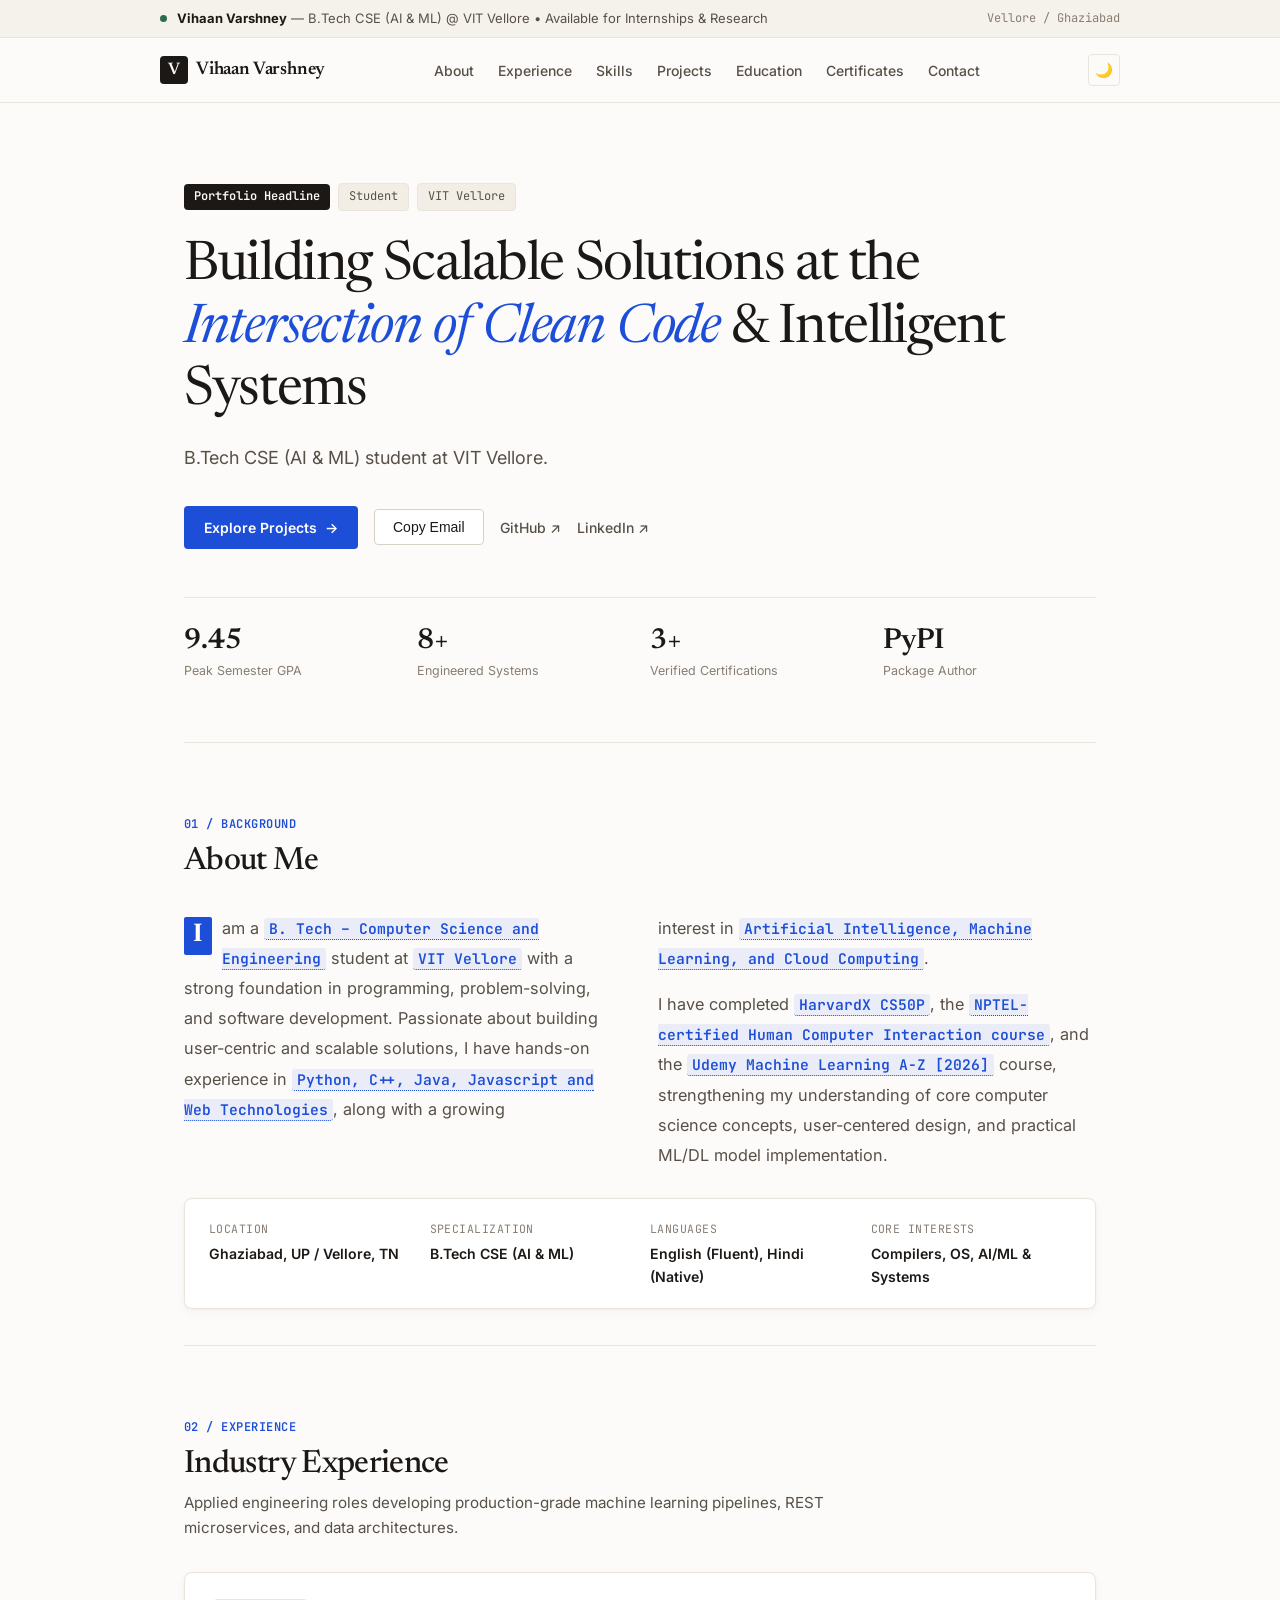
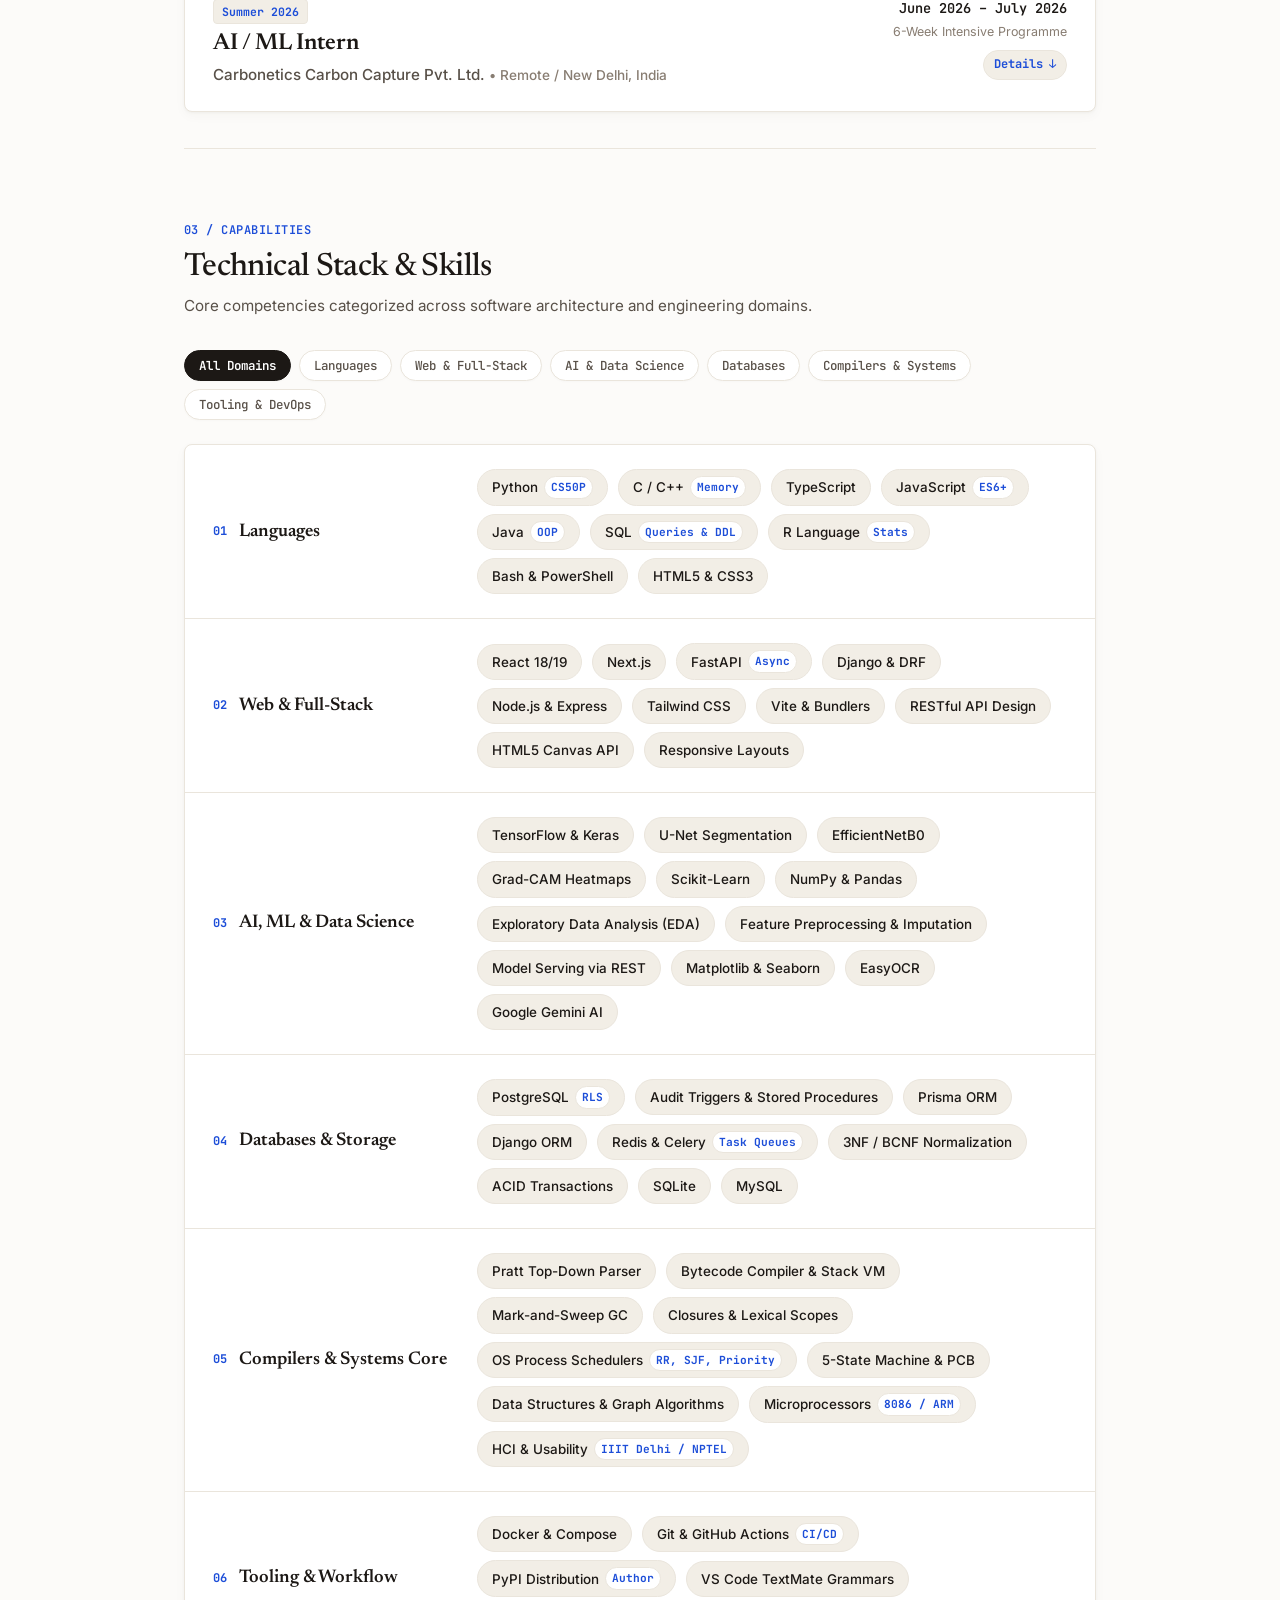
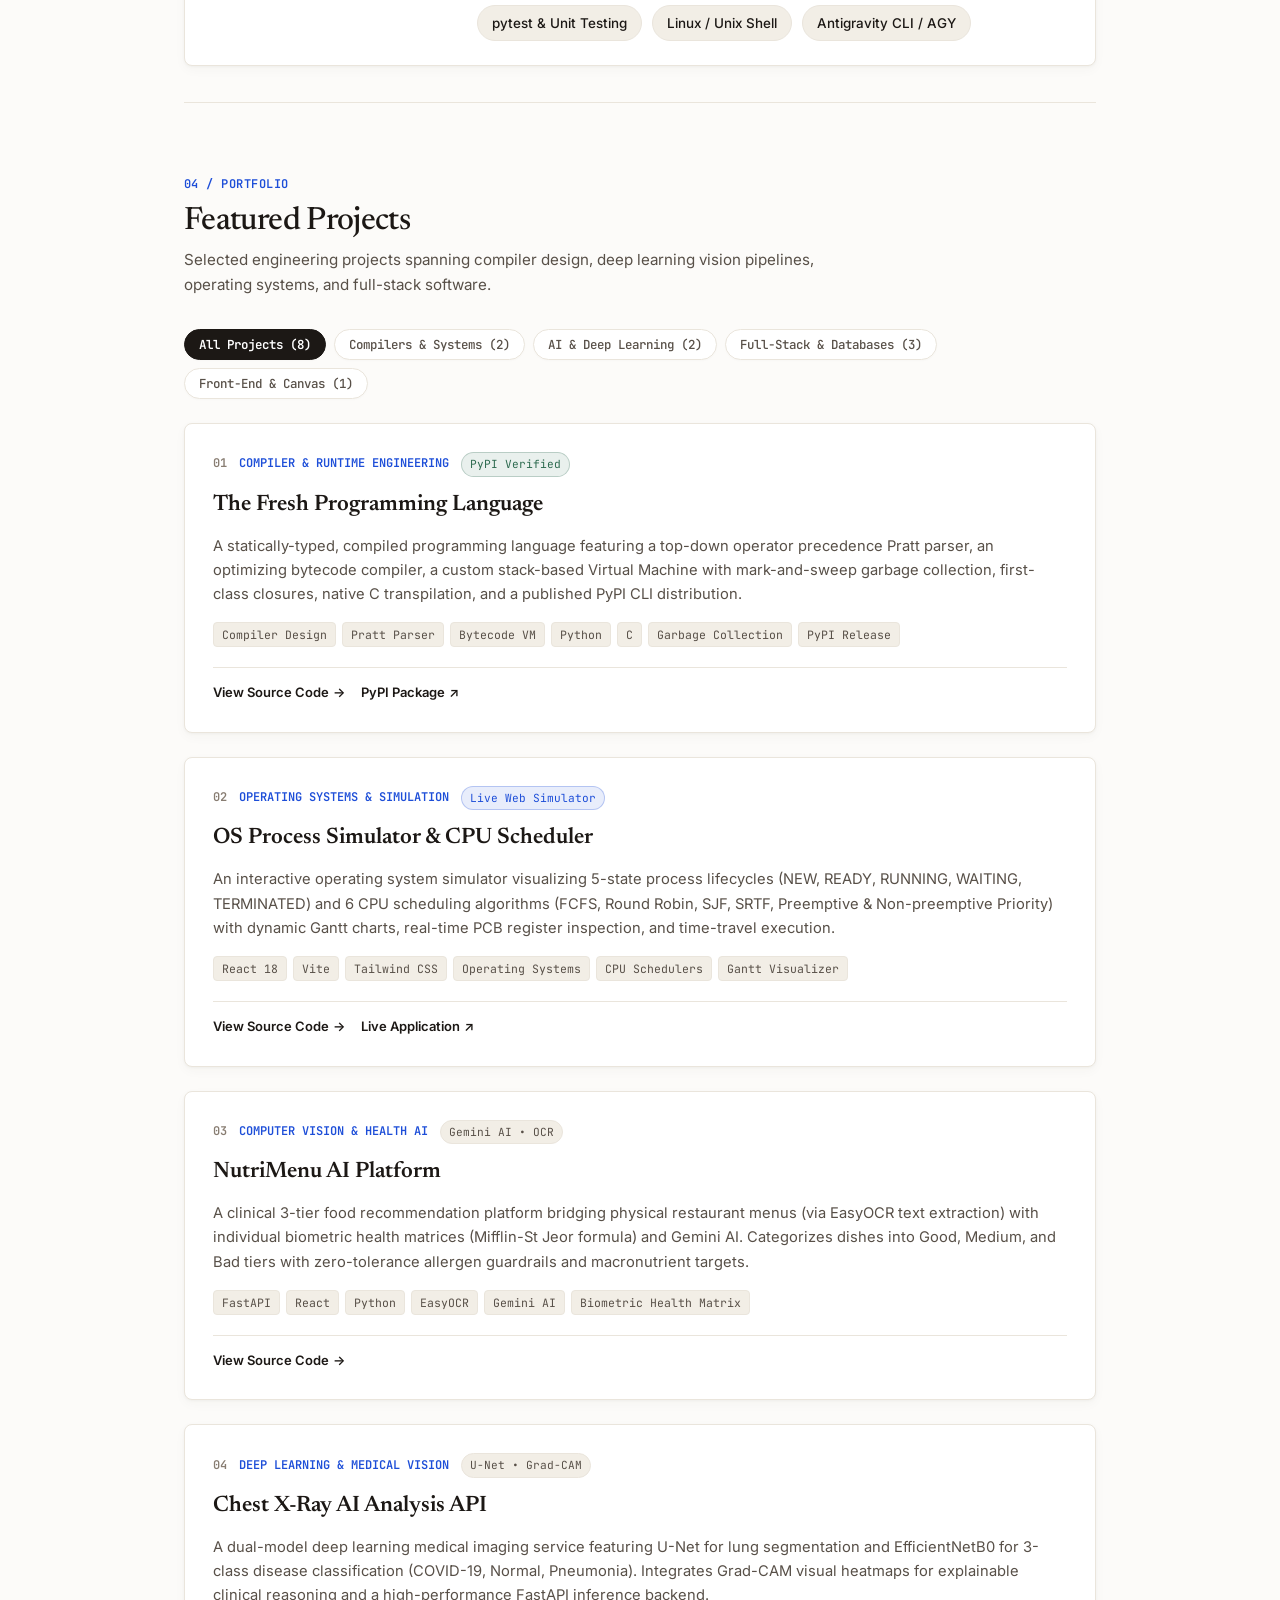
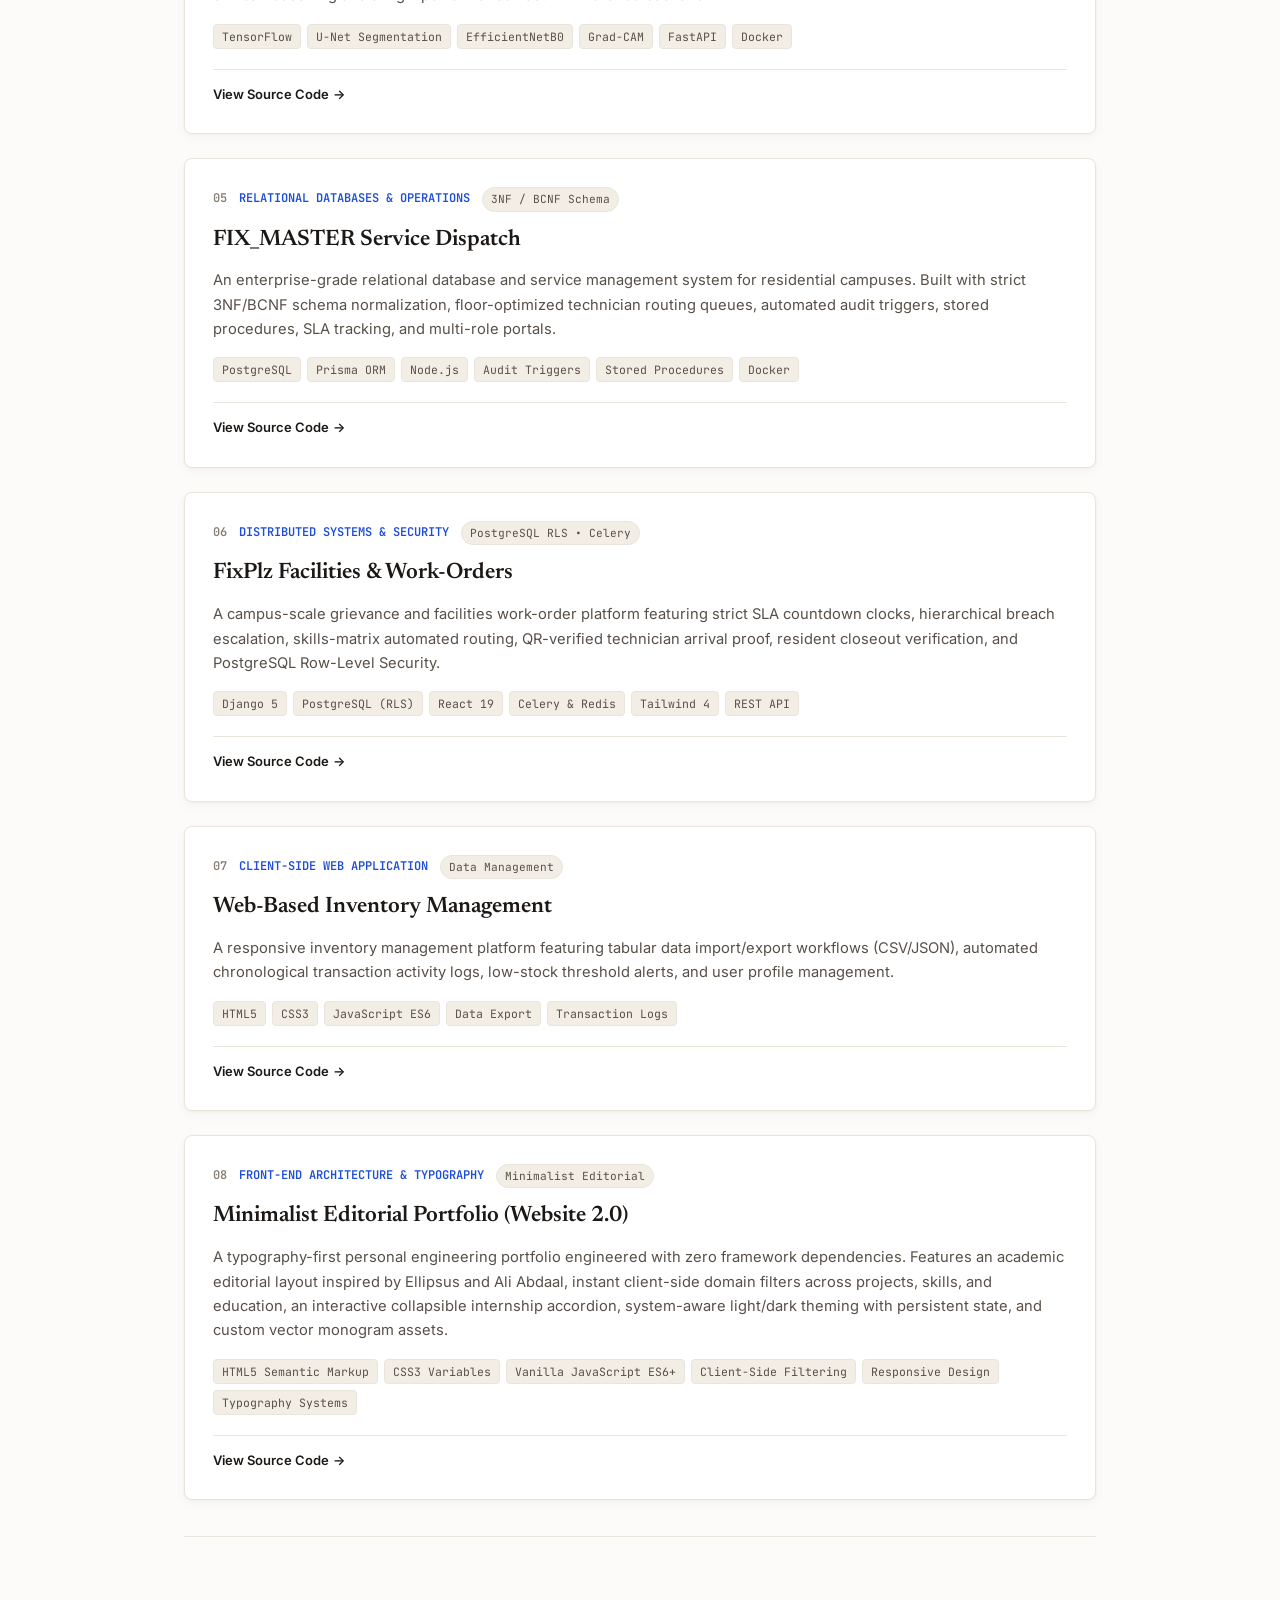
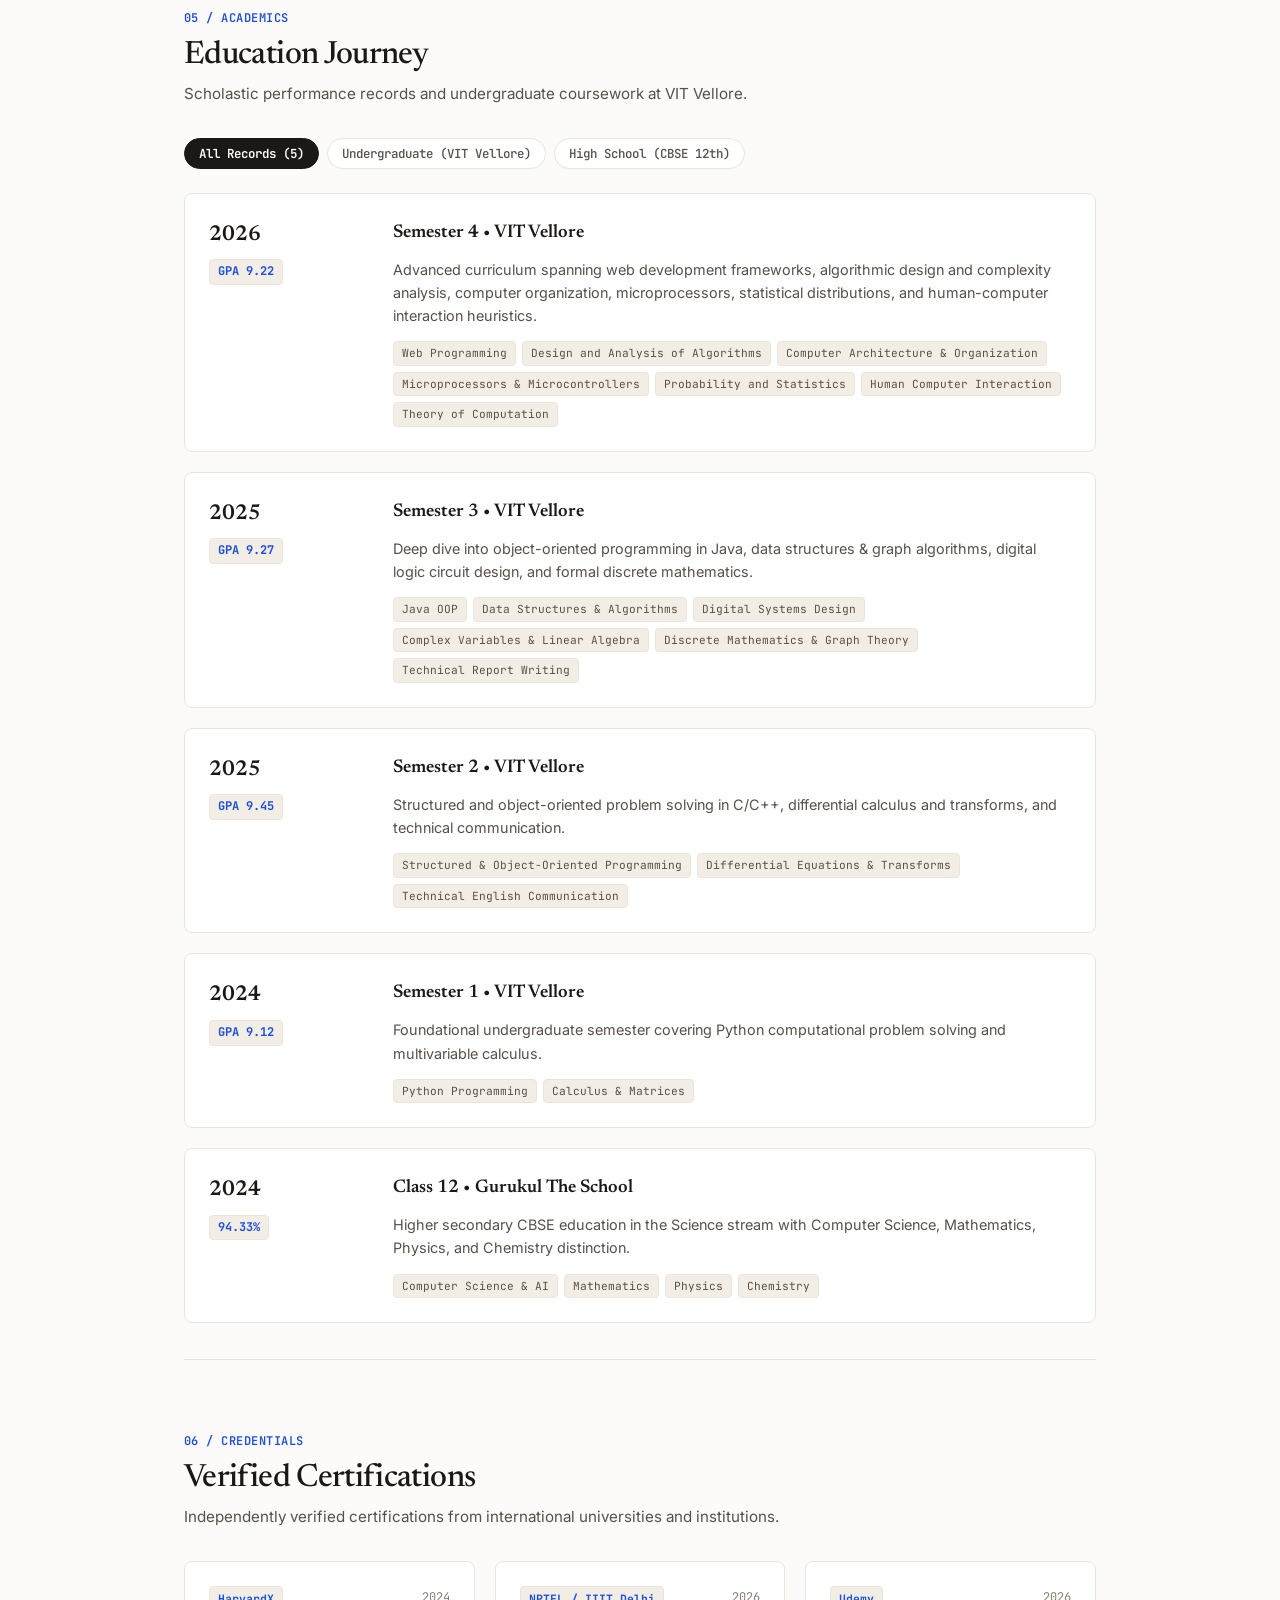
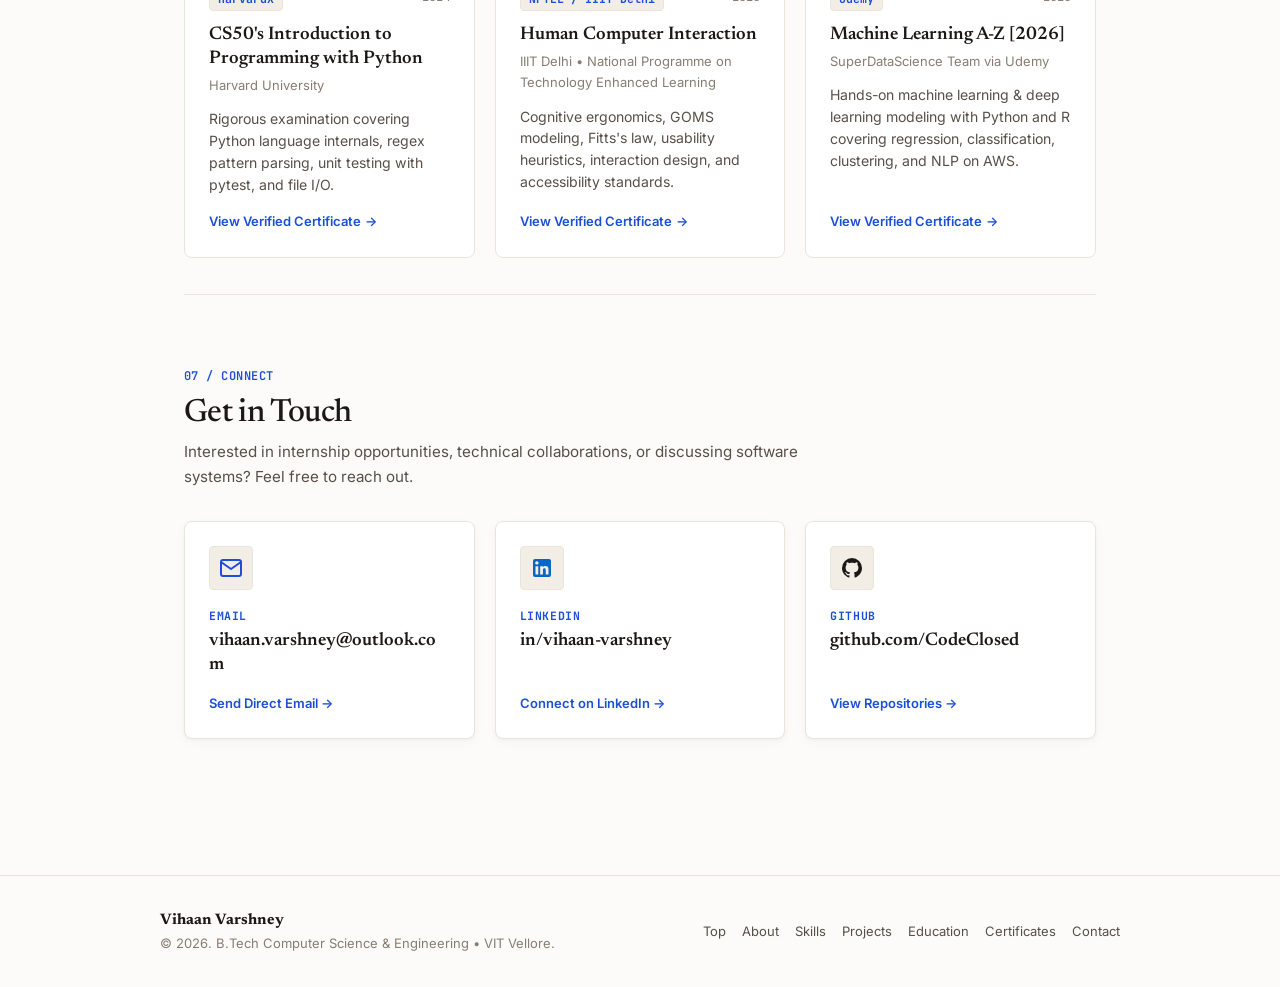
==== commit d42f2d6e: "refactor: remove Get in Touch CTA button from sticky header for cleaner navigation" ====
--- a/website 2/index.html
+++ b/website 2/index.html
@@ -63,7 +63,6 @@
           <span class="theme-icon sun-icon">☀️</span>
           <span class="theme-icon moon-icon">🌙</span>
         </button>
-        <a href="mailto:vihaan.varshney@outlook.com" class="btn-header-cta">Get in Touch</a>
         <button id="mobileNavToggle" class="mobile-toggle" aria-label="Toggle navigation menu">
           <span></span>
           <span></span>
--- a/website 2/styles.css
+++ b/website 2/styles.css
@@ -250,12 +250,23 @@
 
 .mobile-toggle {
   display: none;
-  background: none;
-  border: none;
+  background: transparent;
+  border: 1px solid var(--border-light);
+  border-radius: var(--radius-sm);
   cursor: pointer;
-  padding: 4px;
-  flex-direction: column;
+  padding: 6px;
+  flex-direction: column;
+  justify-content: center;
+  align-items: center;
   gap: 4px;
+  width: 34px;
+  height: 34px;
+  transition: all var(--transition-fast);
+}
+
+.mobile-toggle:hover {
+  border-color: var(--border-medium);
+  background: var(--bg-subtle);
 }
 
 .mobile-toggle span {
@@ -263,33 +274,84 @@
   width: 18px;
   height: 2px;
   background: var(--text-main);
-}
-
-/* Mobile Menu */
+  transition: transform 0.25s ease, opacity 0.2s ease;
+  transform-origin: center;
+}
+
+.mobile-toggle.active span:nth-child(1) {
+  transform: translateY(6px) rotate(45deg);
+}
+
+.mobile-toggle.active span:nth-child(2) {
+  opacity: 0;
+}
+
+.mobile-toggle.active span:nth-child(3) {
+  transform: translateY(-6px) rotate(-45deg);
+}
+
+/* Mobile Fixed Viewport Navigation Overlay (Accessible from ANY scroll depth) */
 .mobile-menu {
-  display: none;
+  position: fixed;
+  top: 61px;
+  left: 0;
+  right: 0;
+  bottom: 0;
   background: var(--bg-body);
-  border-bottom: 1px solid var(--border-light);
-  padding: 20px 24px;
+  border-top: 1px solid var(--border-light);
+  padding: 28px 24px 40px;
+  z-index: 999;
+  display: flex;
+  flex-direction: column;
+  justify-content: space-between;
+  opacity: 0;
+  visibility: hidden;
+  transform: translateY(-8px);
+  transition: opacity 0.25s ease, transform 0.25s ease, visibility 0.25s ease;
+  overflow-y: auto;
+  -webkit-overflow-scrolling: touch;
 }
 
 .mobile-menu.open {
-  display: block;
+  opacity: 1;
+  visibility: visible;
+  transform: translateY(0);
 }
 
 .mobile-nav-list {
   list-style: none;
   display: flex;
   flex-direction: column;
-  gap: 12px;
-  margin-bottom: 16px;
+  gap: 8px;
+  margin-bottom: 24px;
 }
 
 .mobile-nav-link {
   text-decoration: none;
   color: var(--text-main);
-  font-size: 1rem;
+  font-family: var(--font-serif);
+  font-size: 1.35rem;
   font-weight: 500;
+  display: flex;
+  align-items: center;
+  justify-content: space-between;
+  padding: 10px 0;
+  border-bottom: 1px solid var(--border-light);
+  transition: color var(--transition-fast), padding-left var(--transition-fast);
+}
+
+.mobile-nav-link:hover,
+.mobile-nav-link:active {
+  color: var(--accent-primary);
+  padding-left: 6px;
+}
+
+.mobile-menu-cta {
+  padding-top: 16px;
+}
+
+body.menu-open {
+  overflow: hidden;
 }
 
 /* --------------------------------------------------------------------------
@@ -618,11 +680,19 @@
   cursor: pointer;
   padding: 24px 28px;
   user-select: none;
+  display: block;
+  width: 100%;
   transition: background-color var(--transition-fast);
 }
 
-.exp-accordion-header::-webkit-details-marker {
+.exp-accordion-header::-webkit-details-marker,
+.exp-accordion-header::marker {
   display: none;
+  content: "";
+}
+
+.exp-accordion-header * {
+  pointer-events: none;
 }
 
 .exp-accordion-header:hover {
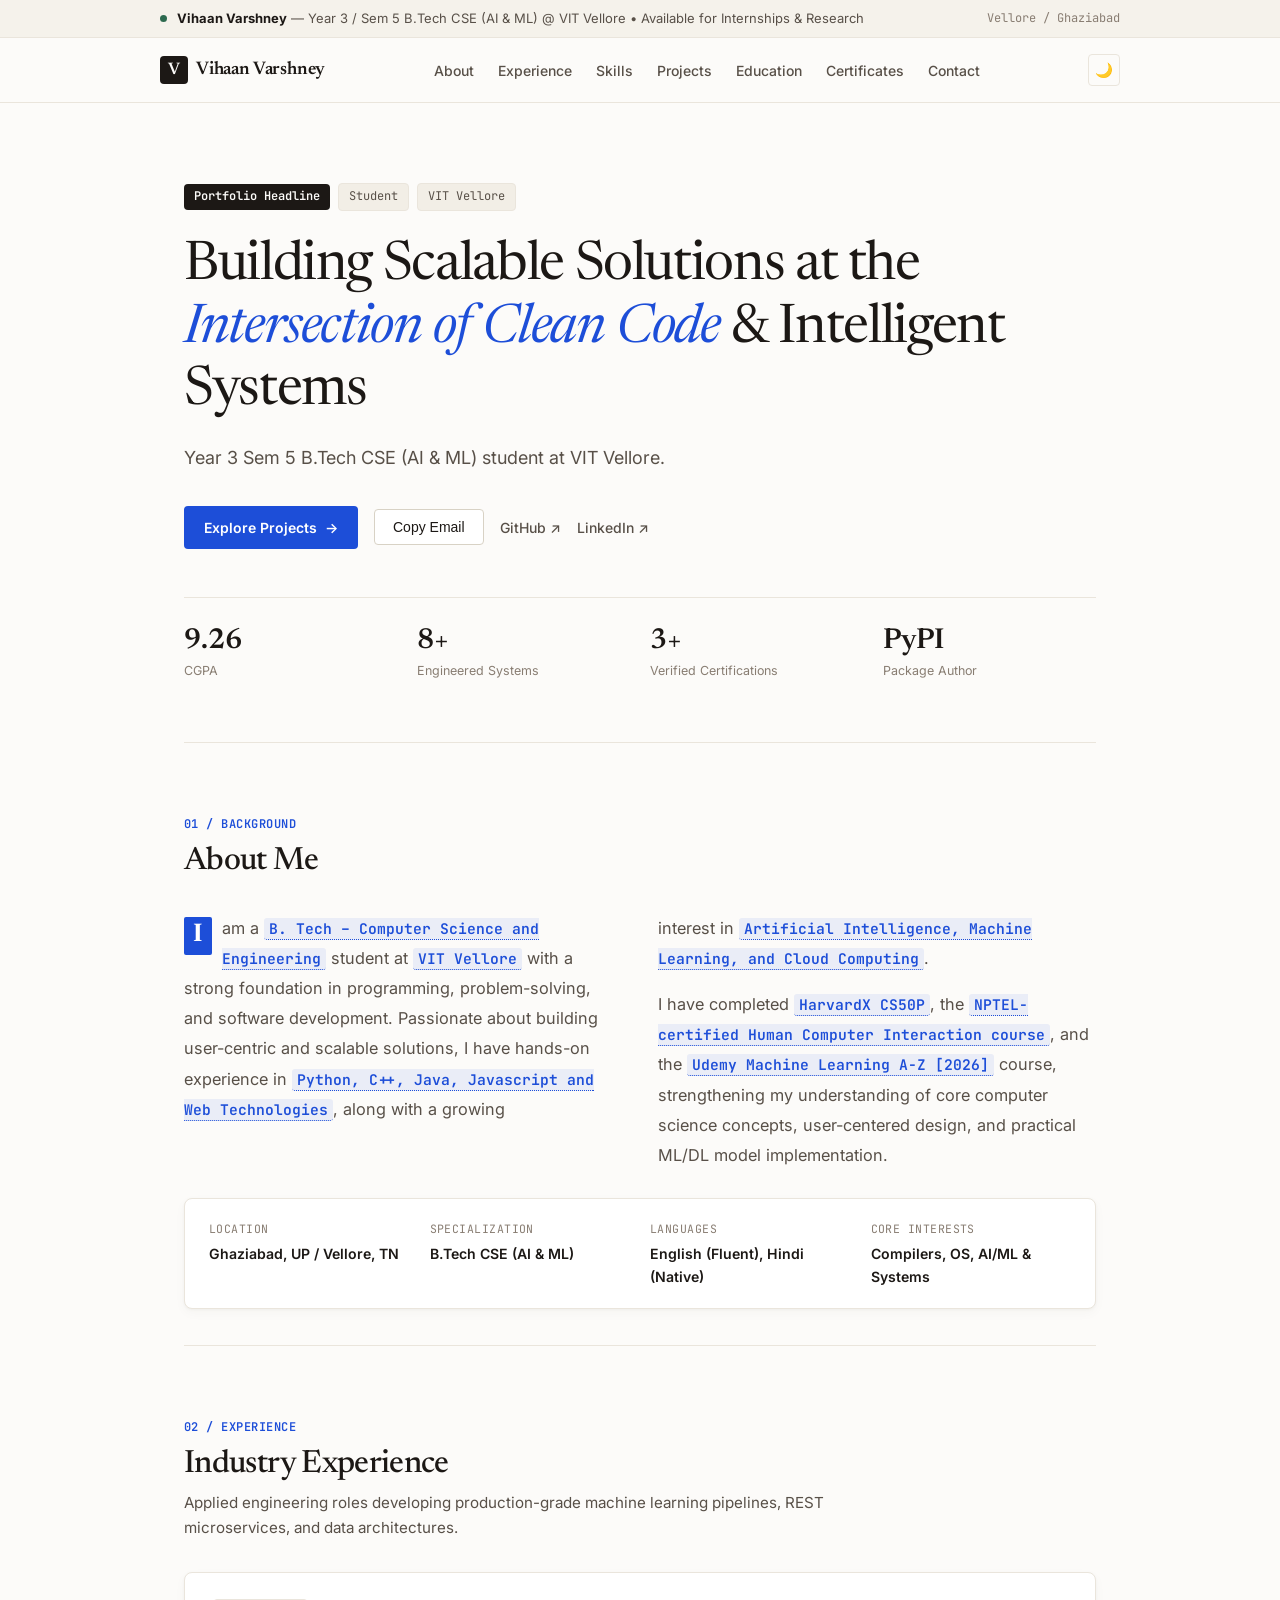
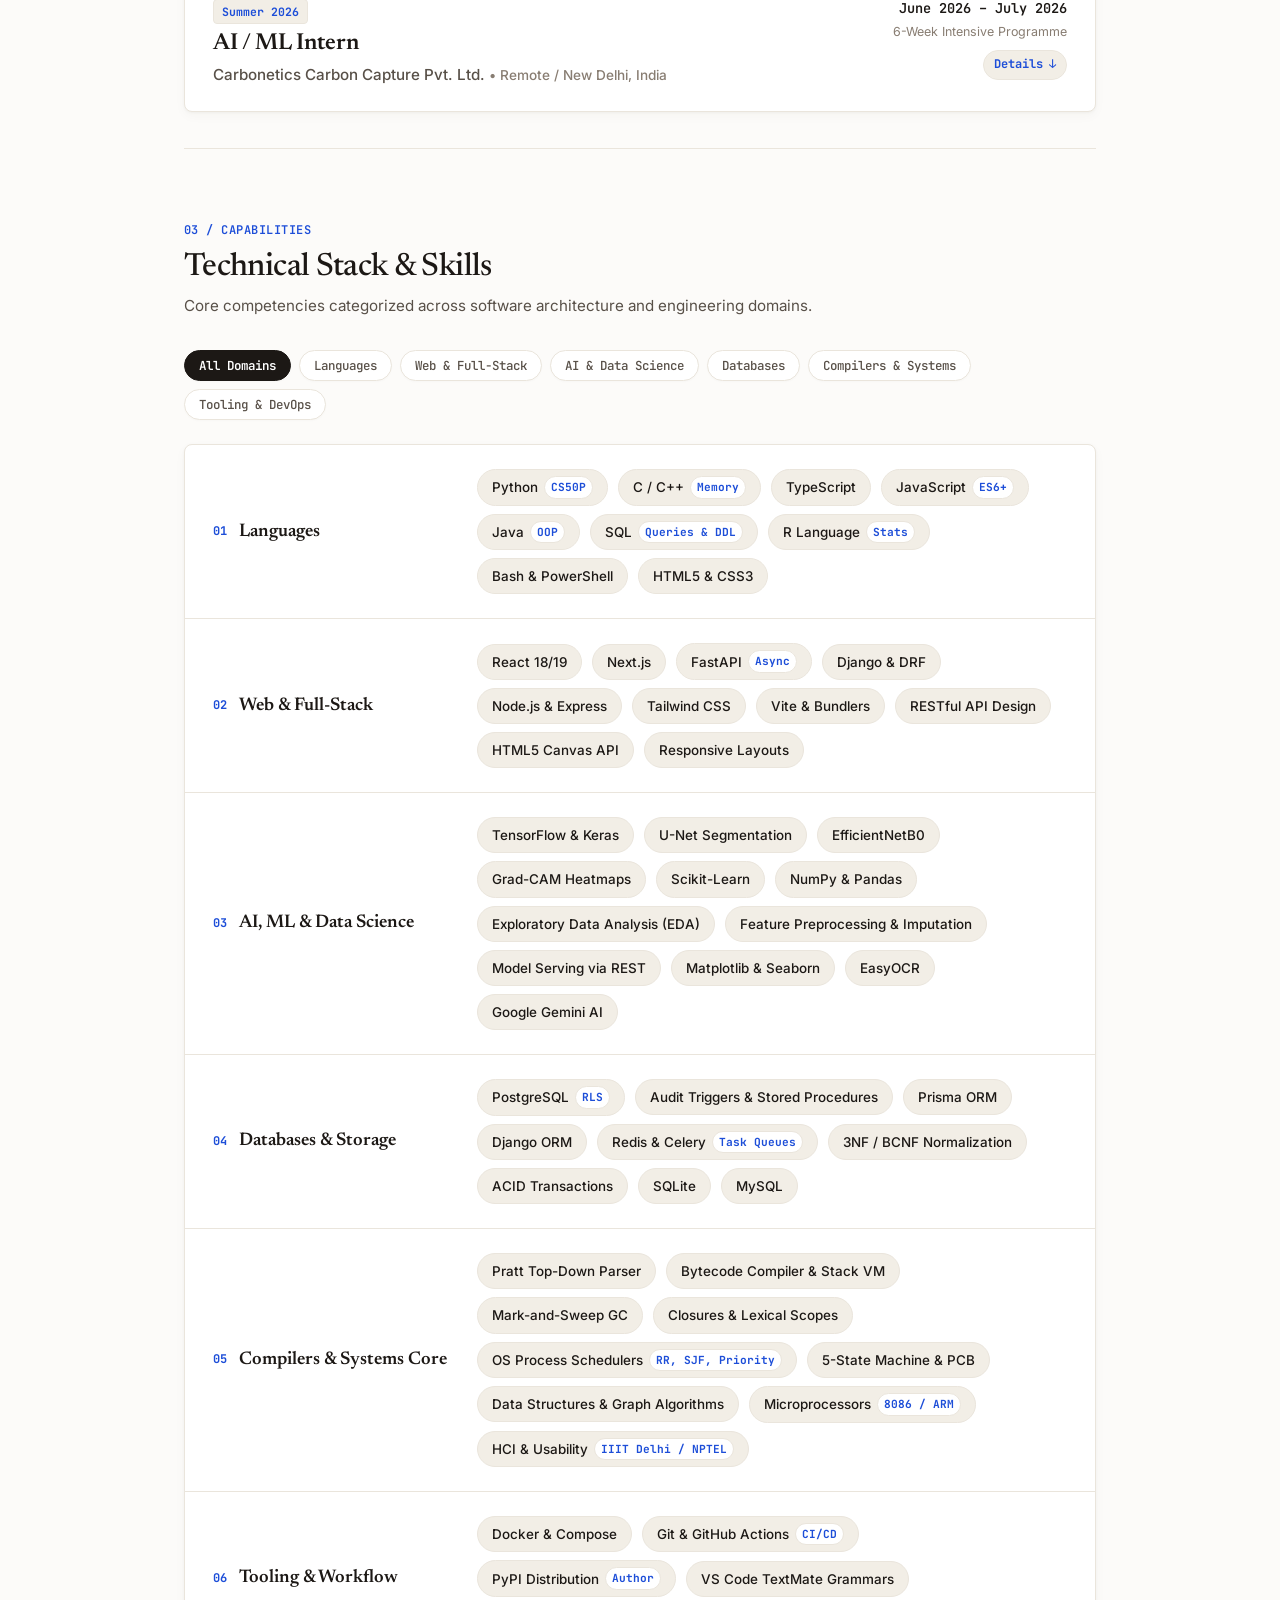
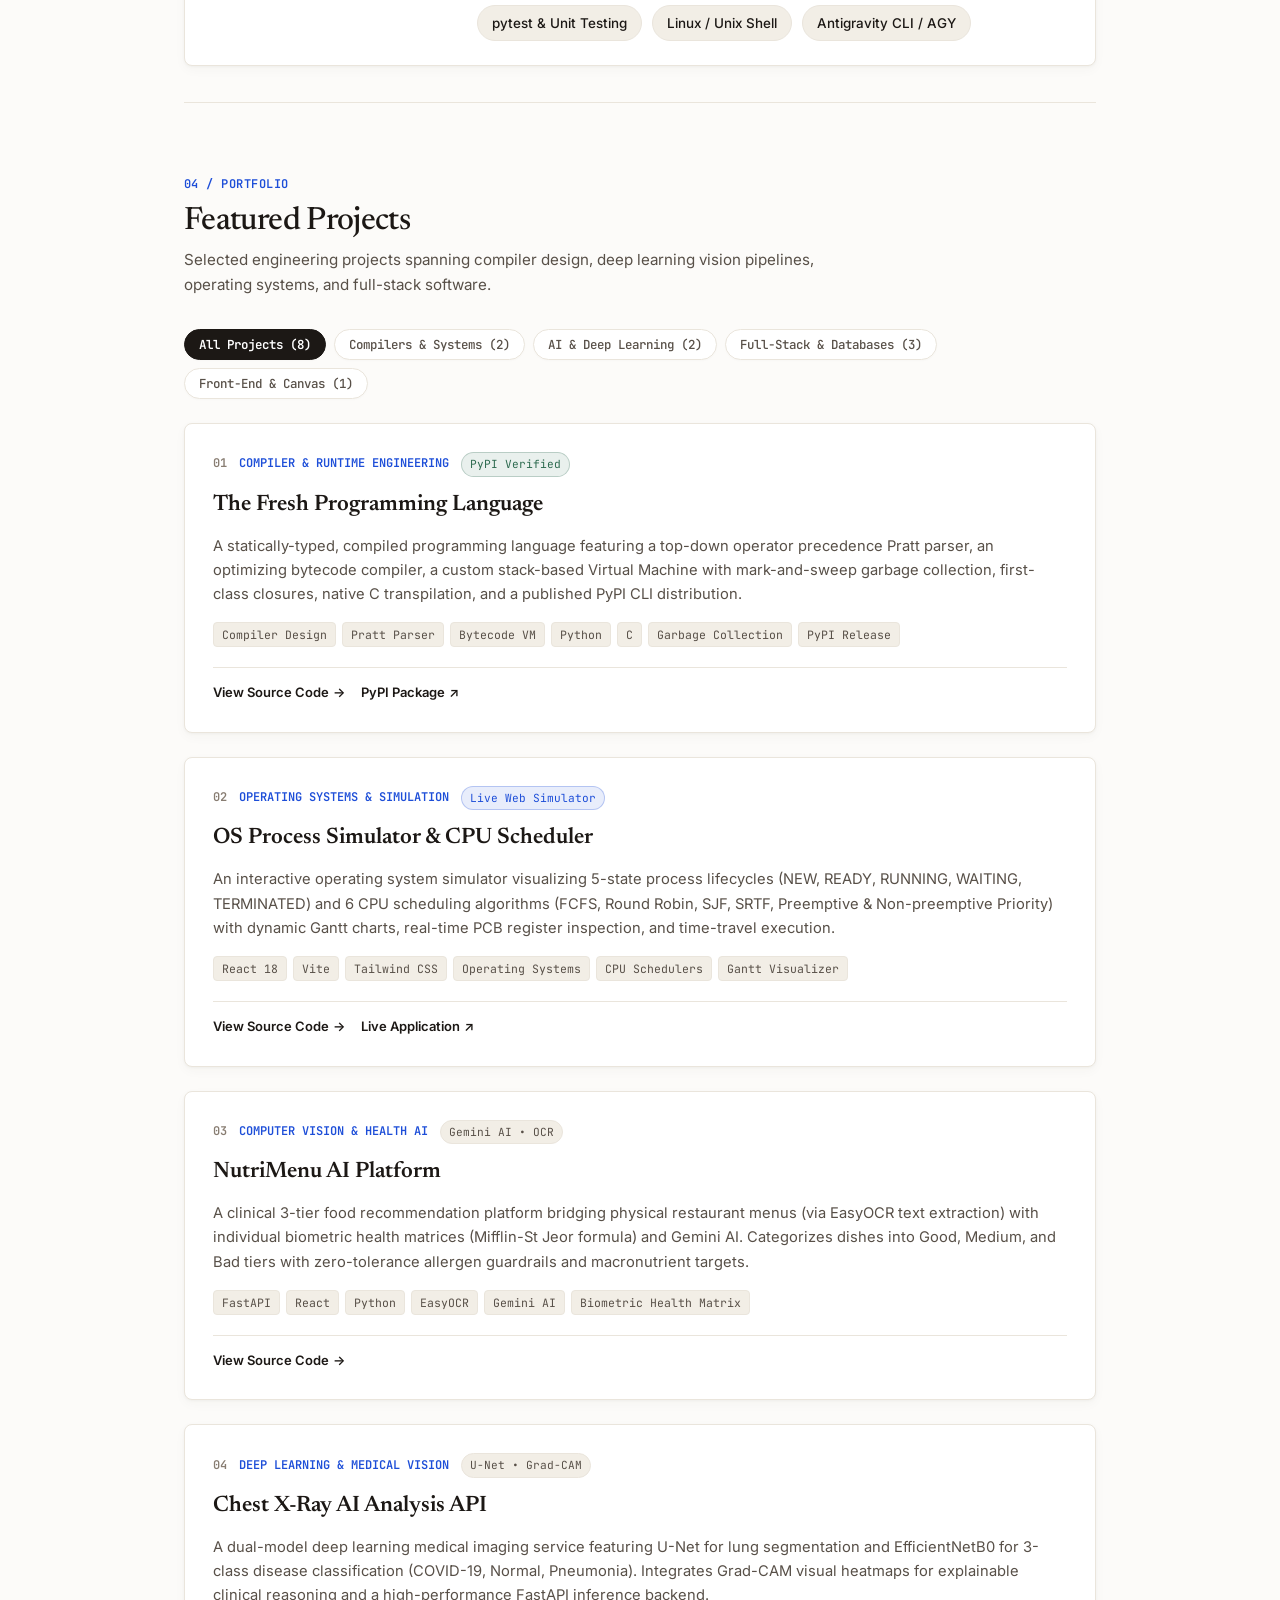
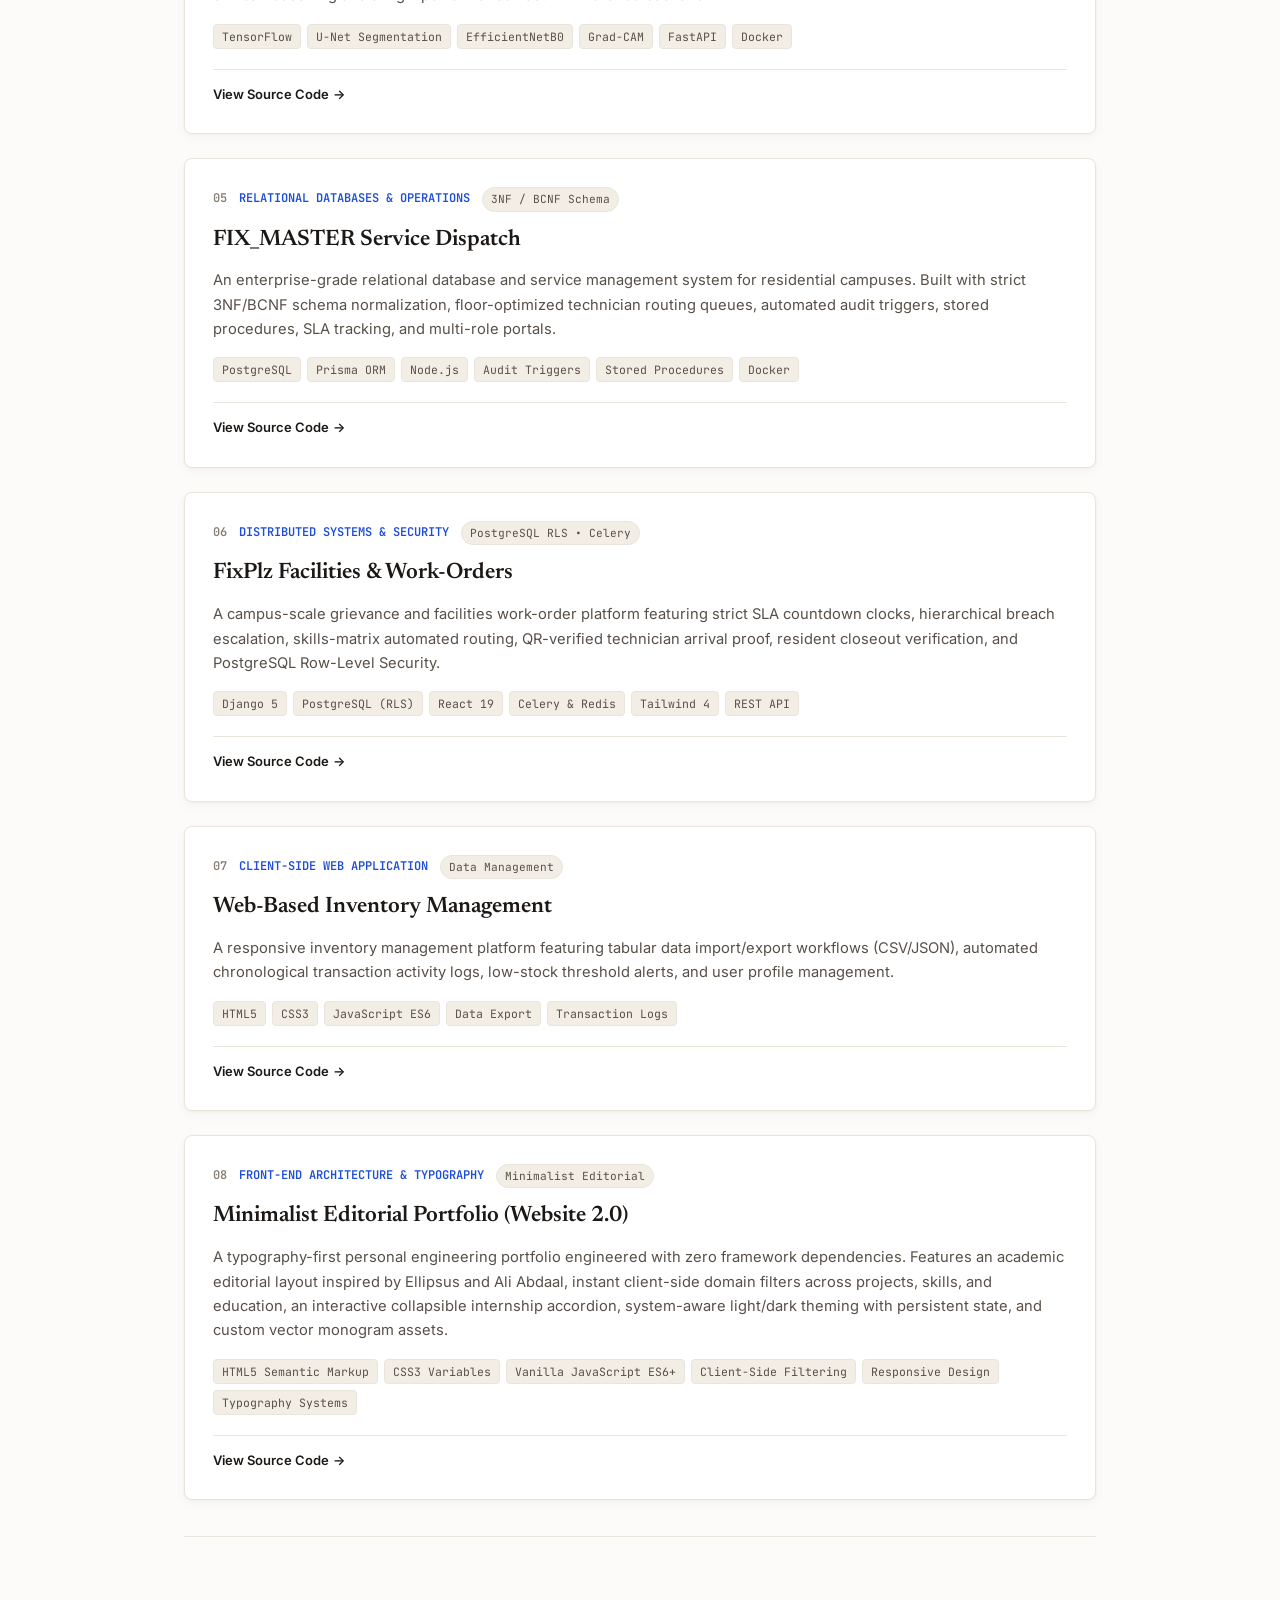
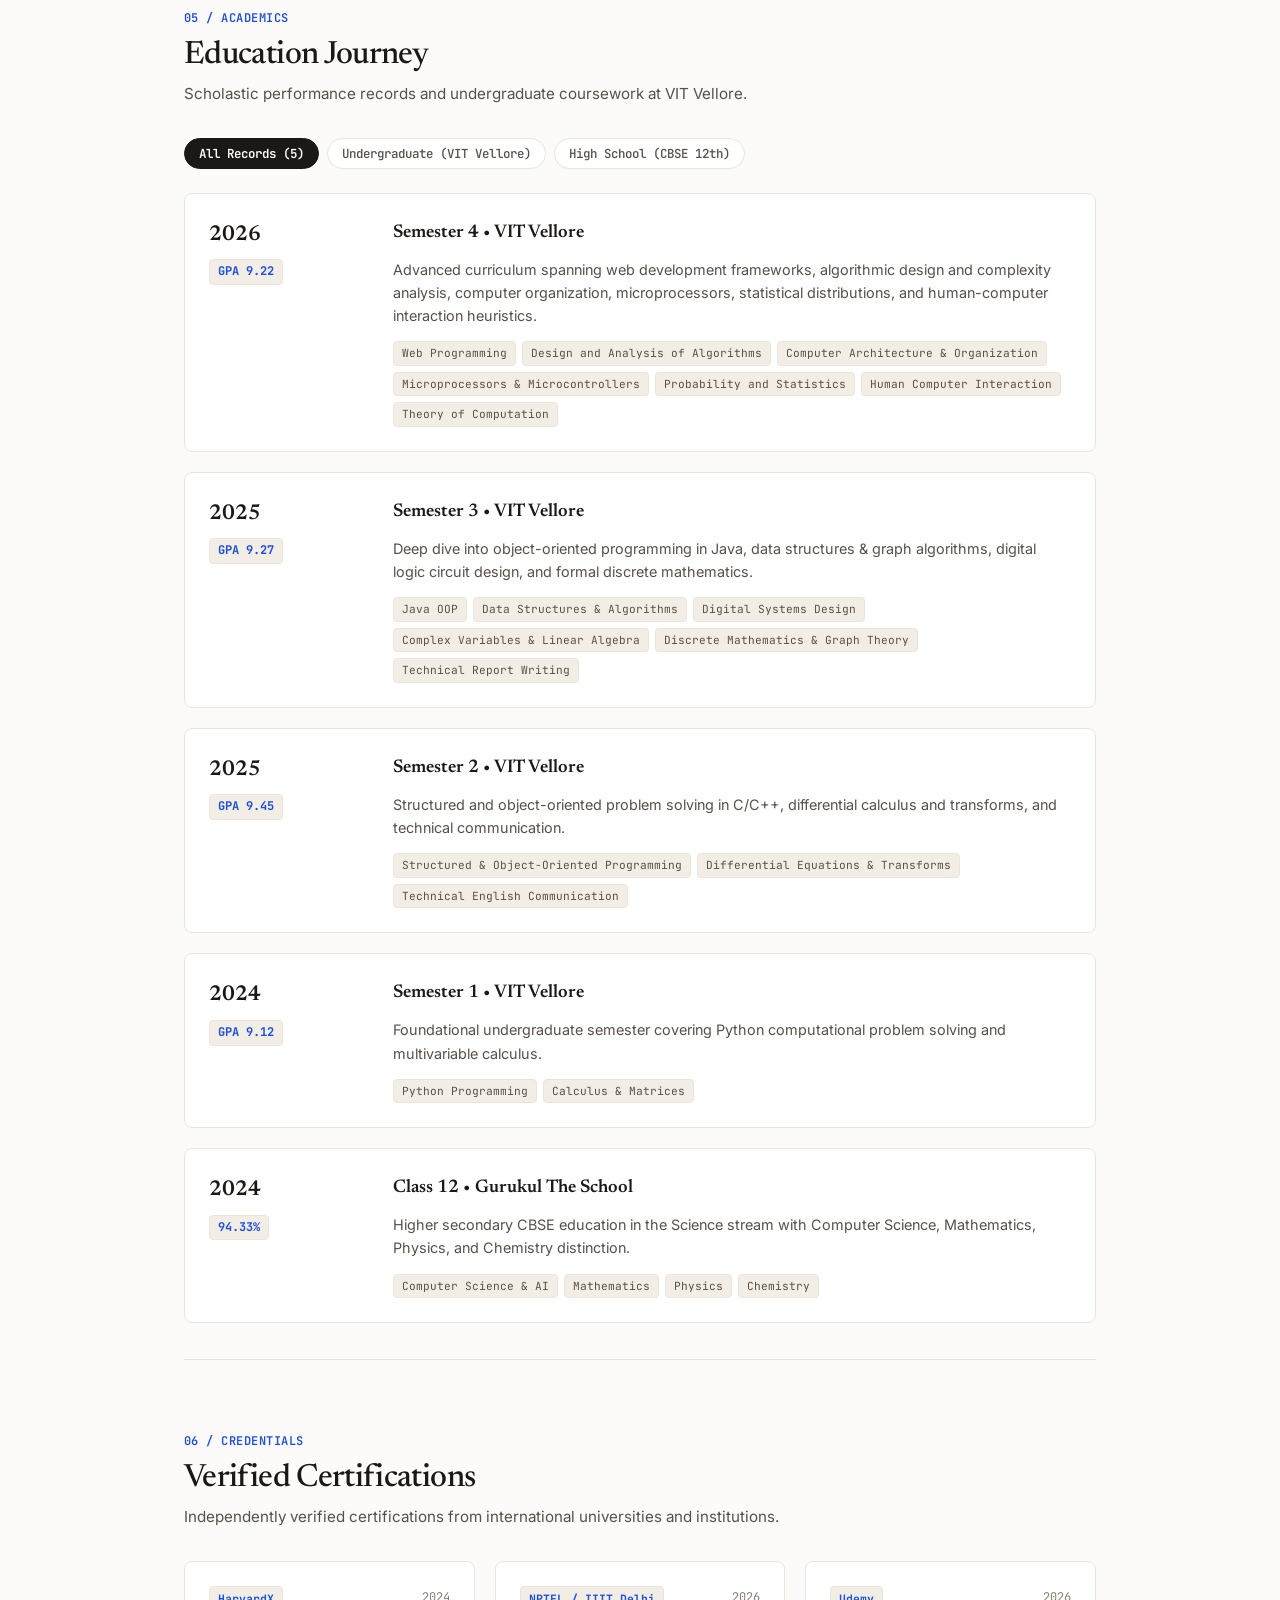
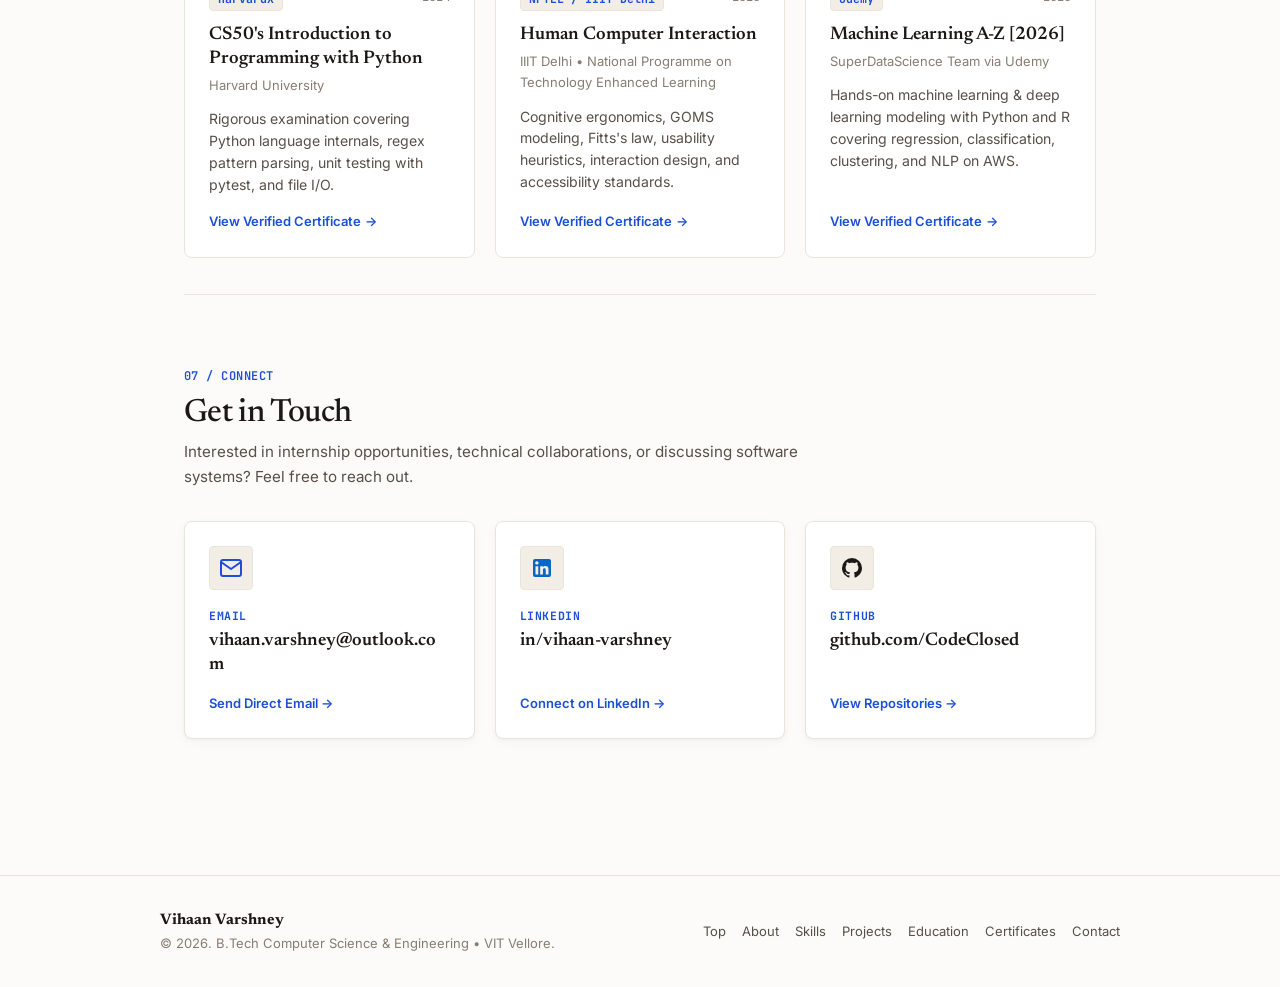
==== commit 642302ec: "Update profile to Year 3 Sem 5 and display CGPA 9.26" ====
--- a/website 2/index.html
+++ b/website 2/index.html
@@ -22,7 +22,7 @@
   <link rel="apple-touch-icon" href="favicon/apple-touch-icon.png">
   <link rel="manifest" href="favicon/site.webmanifest">
 
-  <link rel="stylesheet" href="styles.css">
+  <link rel="stylesheet" href="styles.css?v=2.0">
 </head>
 
 <body>
@@ -32,7 +32,7 @@
     <div class="announcement-content">
       <span class="status-dot"></span>
       <span class="announcement-text">
-        <strong>Vihaan Varshney</strong> &mdash; B.Tech CSE (AI &amp; ML) @ VIT Vellore &bull; Available for Internships &amp; Research
+        <strong>Vihaan Varshney</strong> &mdash; Year 3 / Sem 5 B.Tech CSE (AI &amp; ML) @ VIT Vellore &bull; Available for Internships &amp; Research
       </span>
       <span class="location-tag">Vellore / Ghaziabad</span>
     </div>
@@ -105,7 +105,7 @@
       </h1>
 
       <p class="hero-lead">
-        B.Tech CSE (AI &amp; ML) student at VIT Vellore.
+        Year 3 Sem 5 B.Tech CSE (AI &amp; ML) student at VIT Vellore.
       </p>
 
       <div class="hero-actions">
@@ -129,8 +129,8 @@
       <!-- Clean Highlight Metrics -->
       <div class="hero-metrics-bar">
         <div class="metric-item">
-          <div class="metric-value">9.45</div>
-          <div class="metric-label">Peak Semester GPA</div>
+          <div class="metric-value">9.26</div>
+          <div class="metric-label">CGPA</div>
         </div>
         <div class="metric-item">
           <div class="metric-value">8+</div>
@@ -923,7 +923,7 @@
     </div>
   </footer>
 
-  <script src="script.js"></script>
+  <script src="script.js?v=2.0"></script>
 </body>
 
 </html>
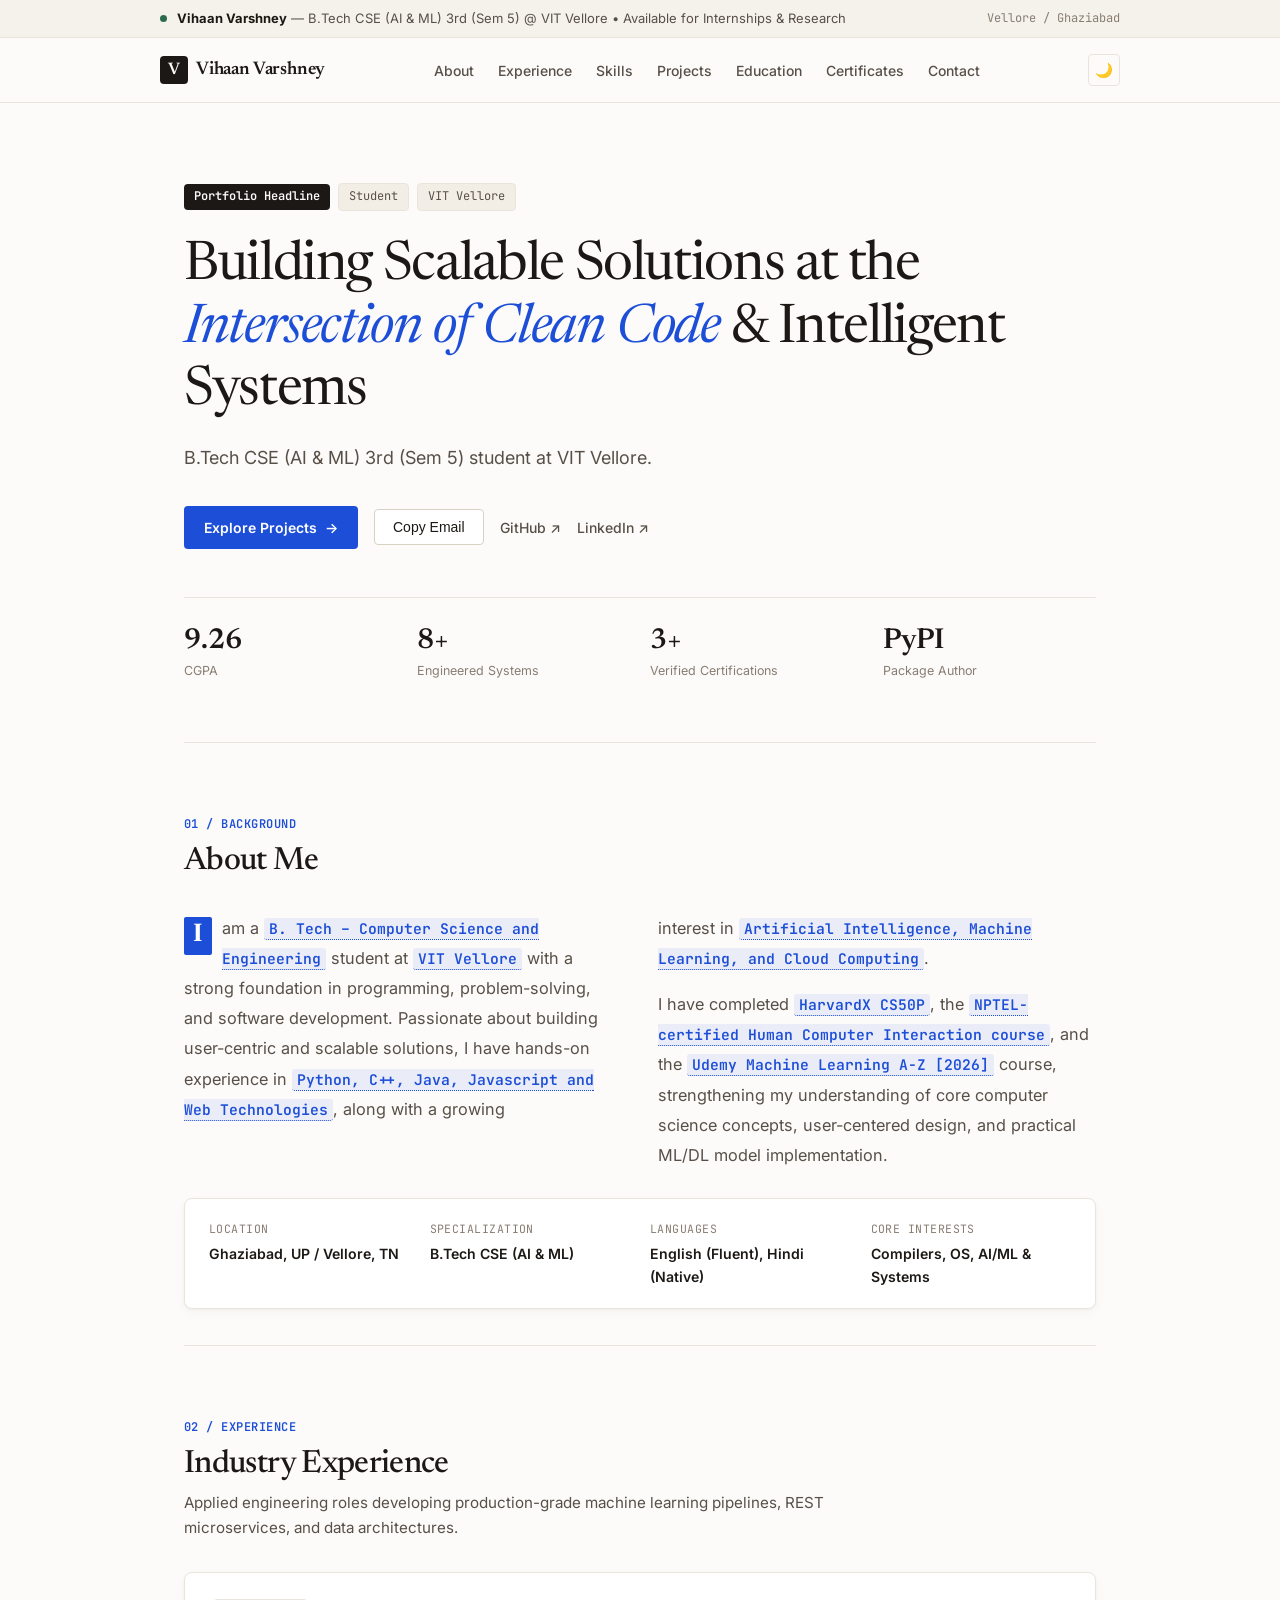
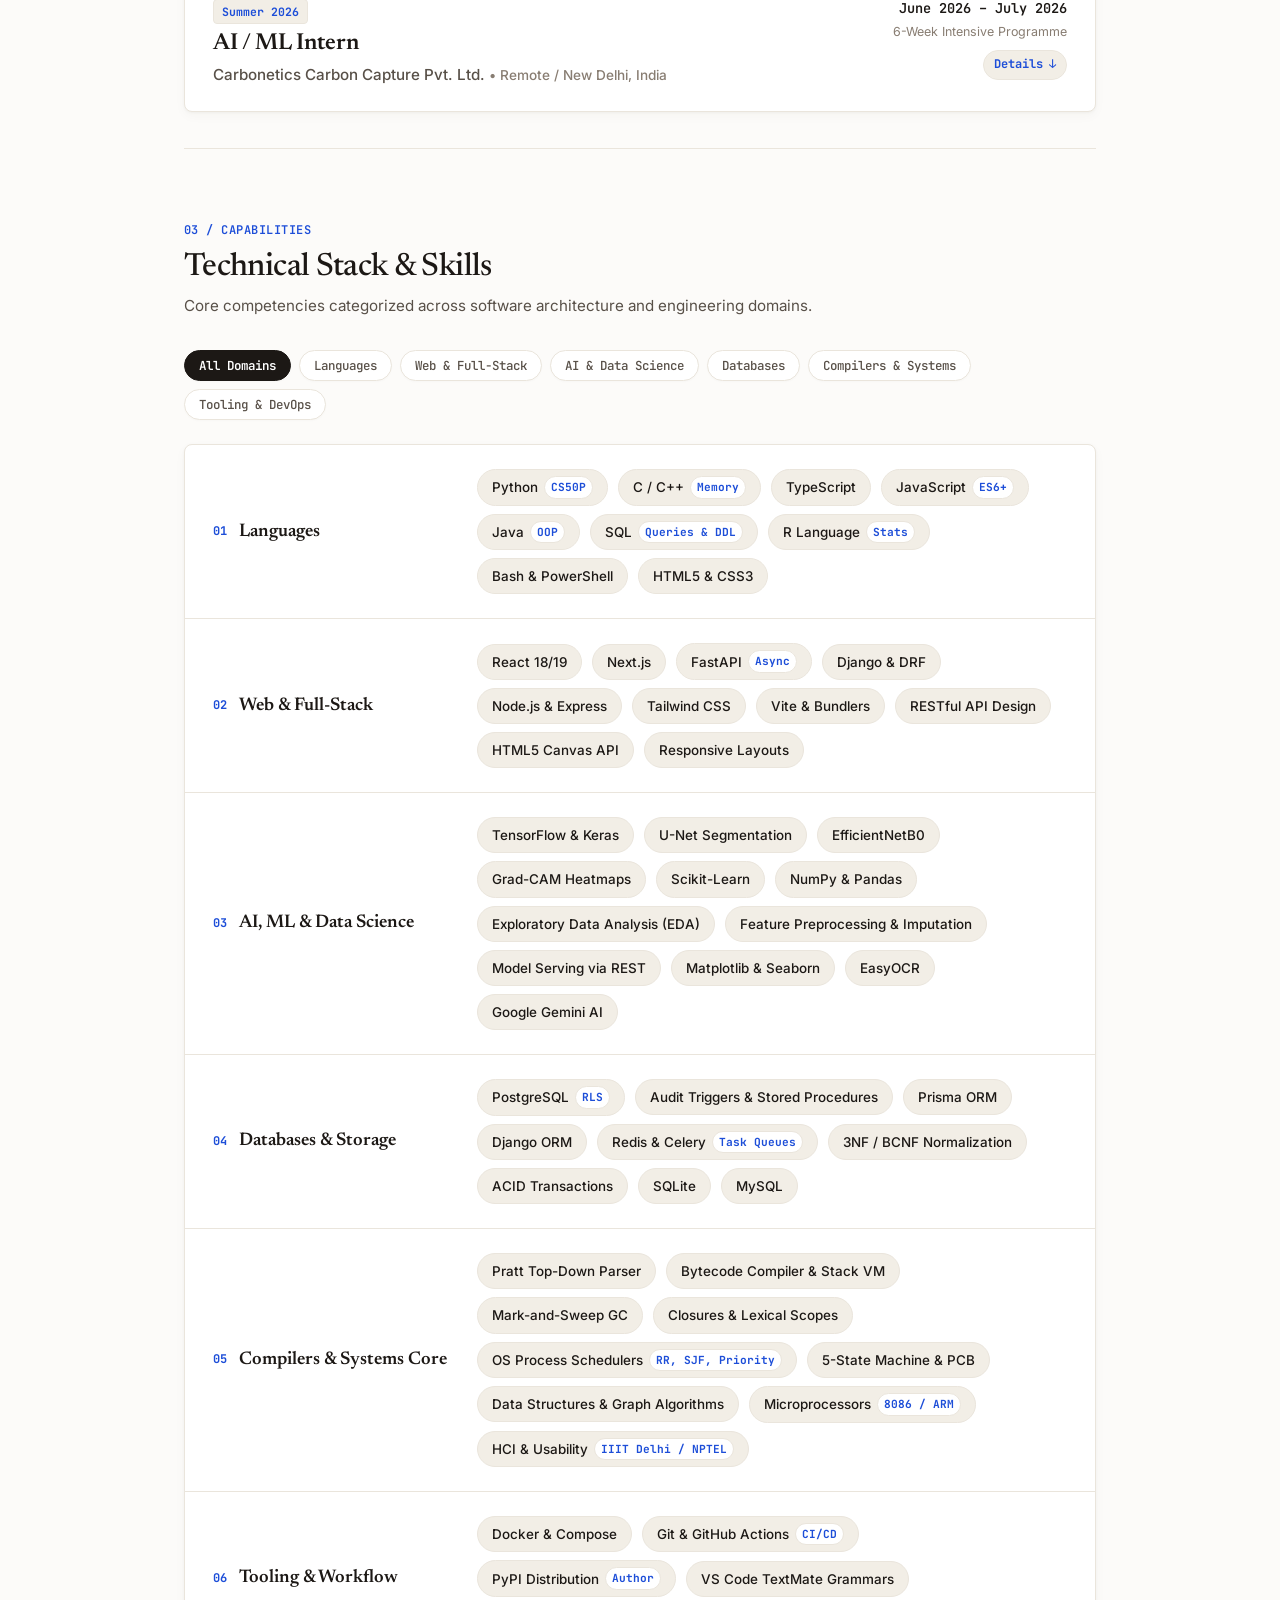
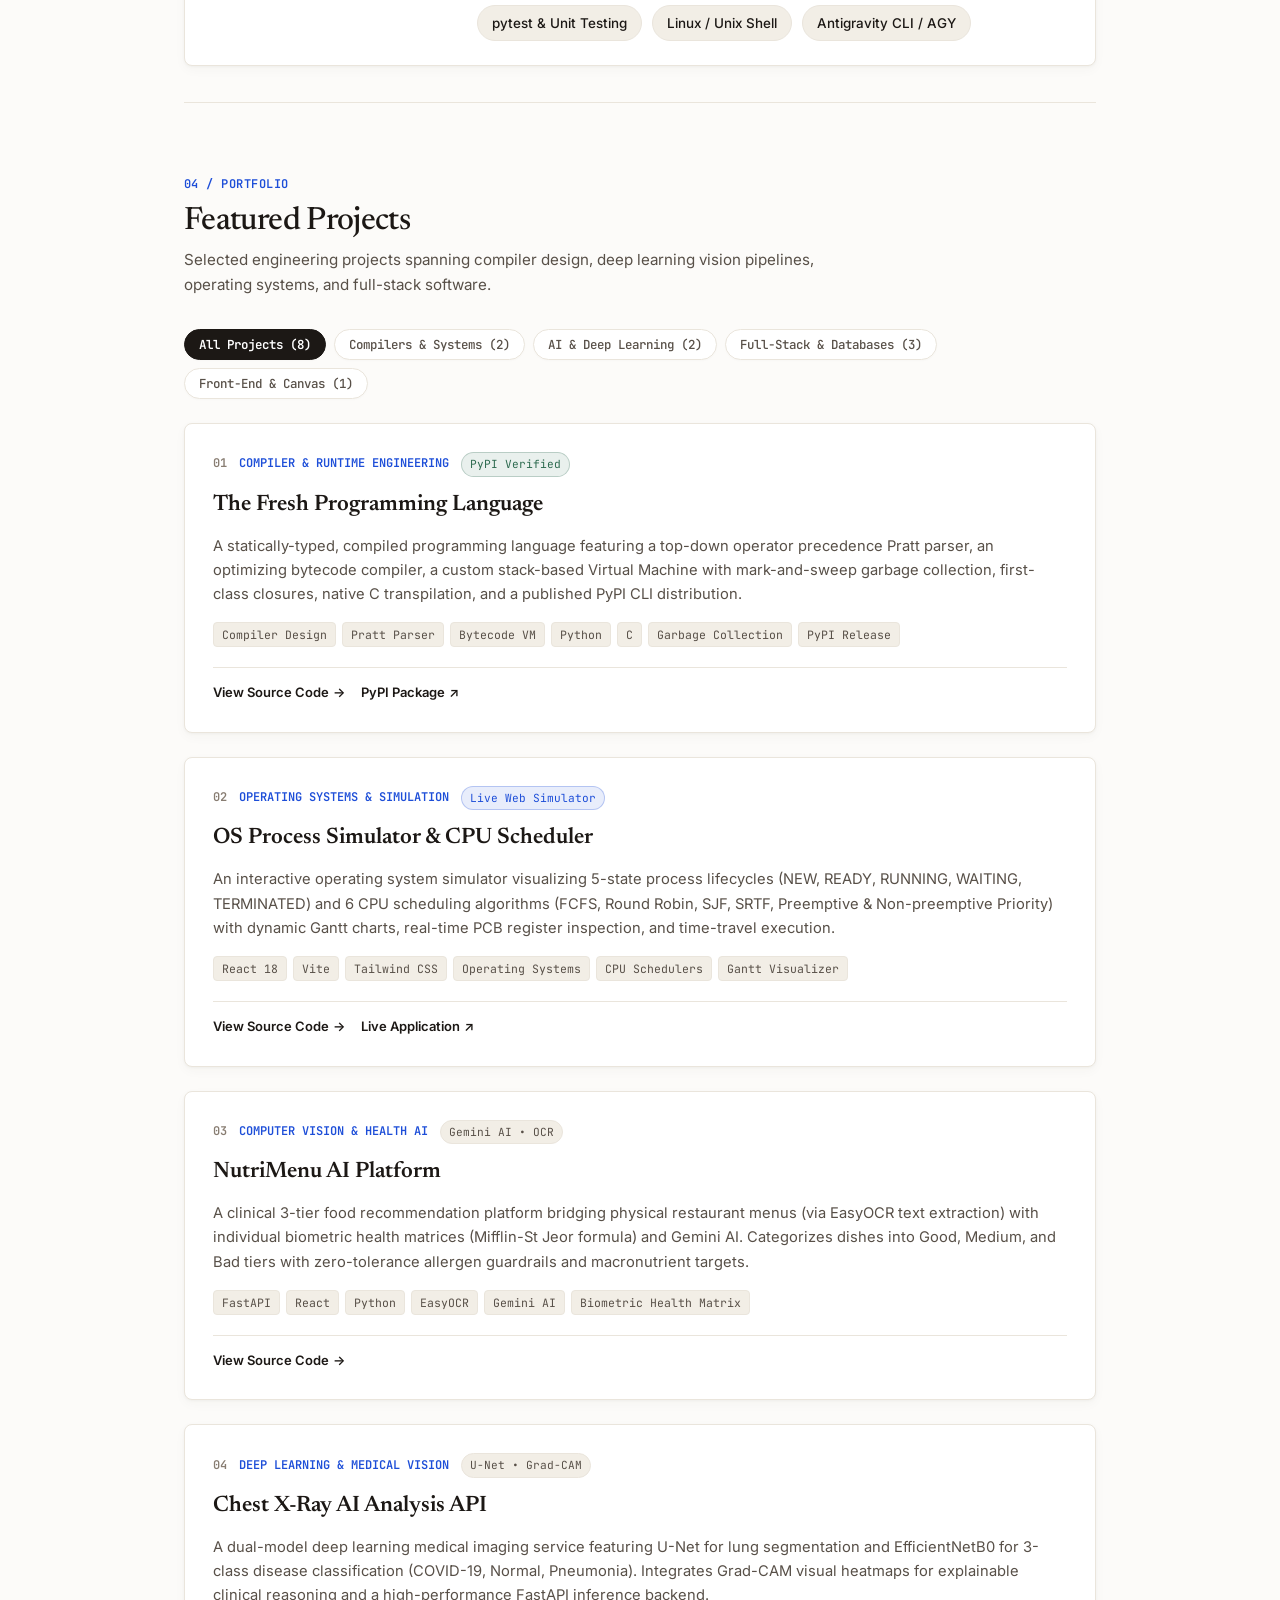
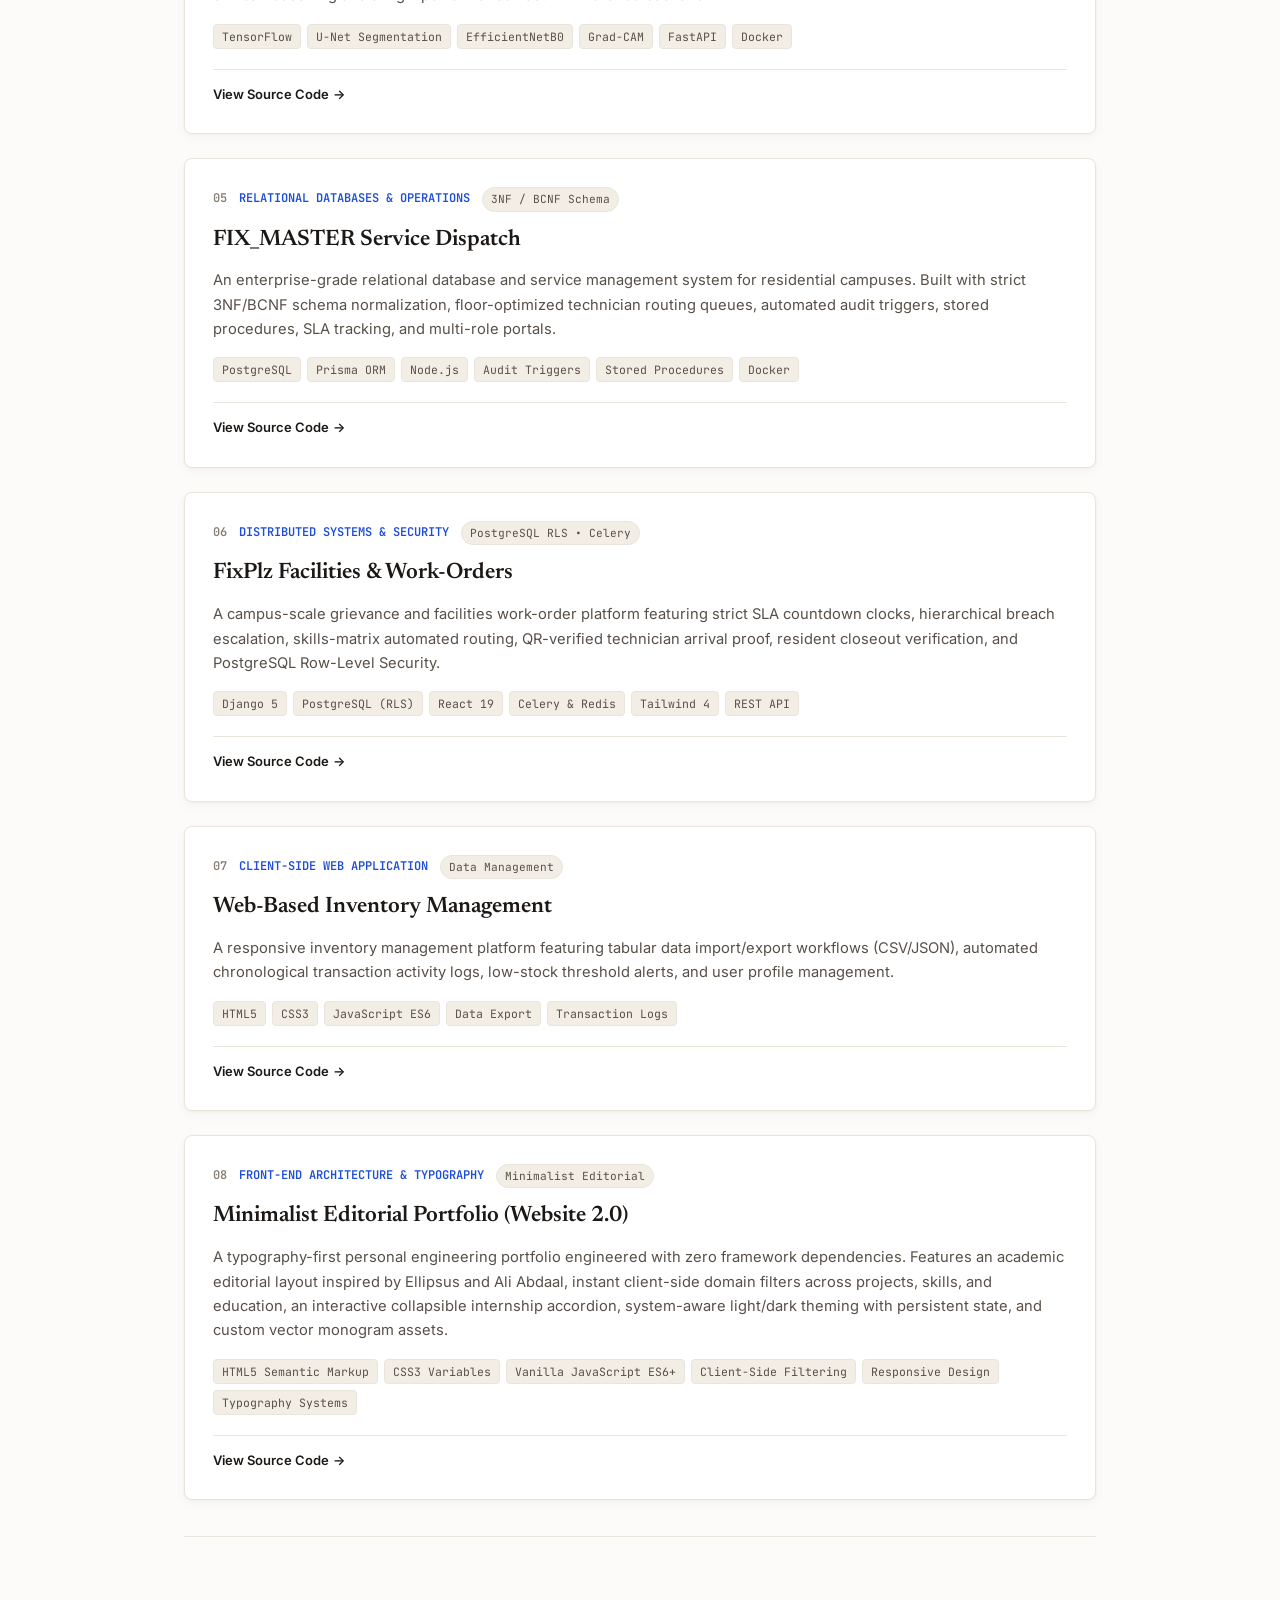
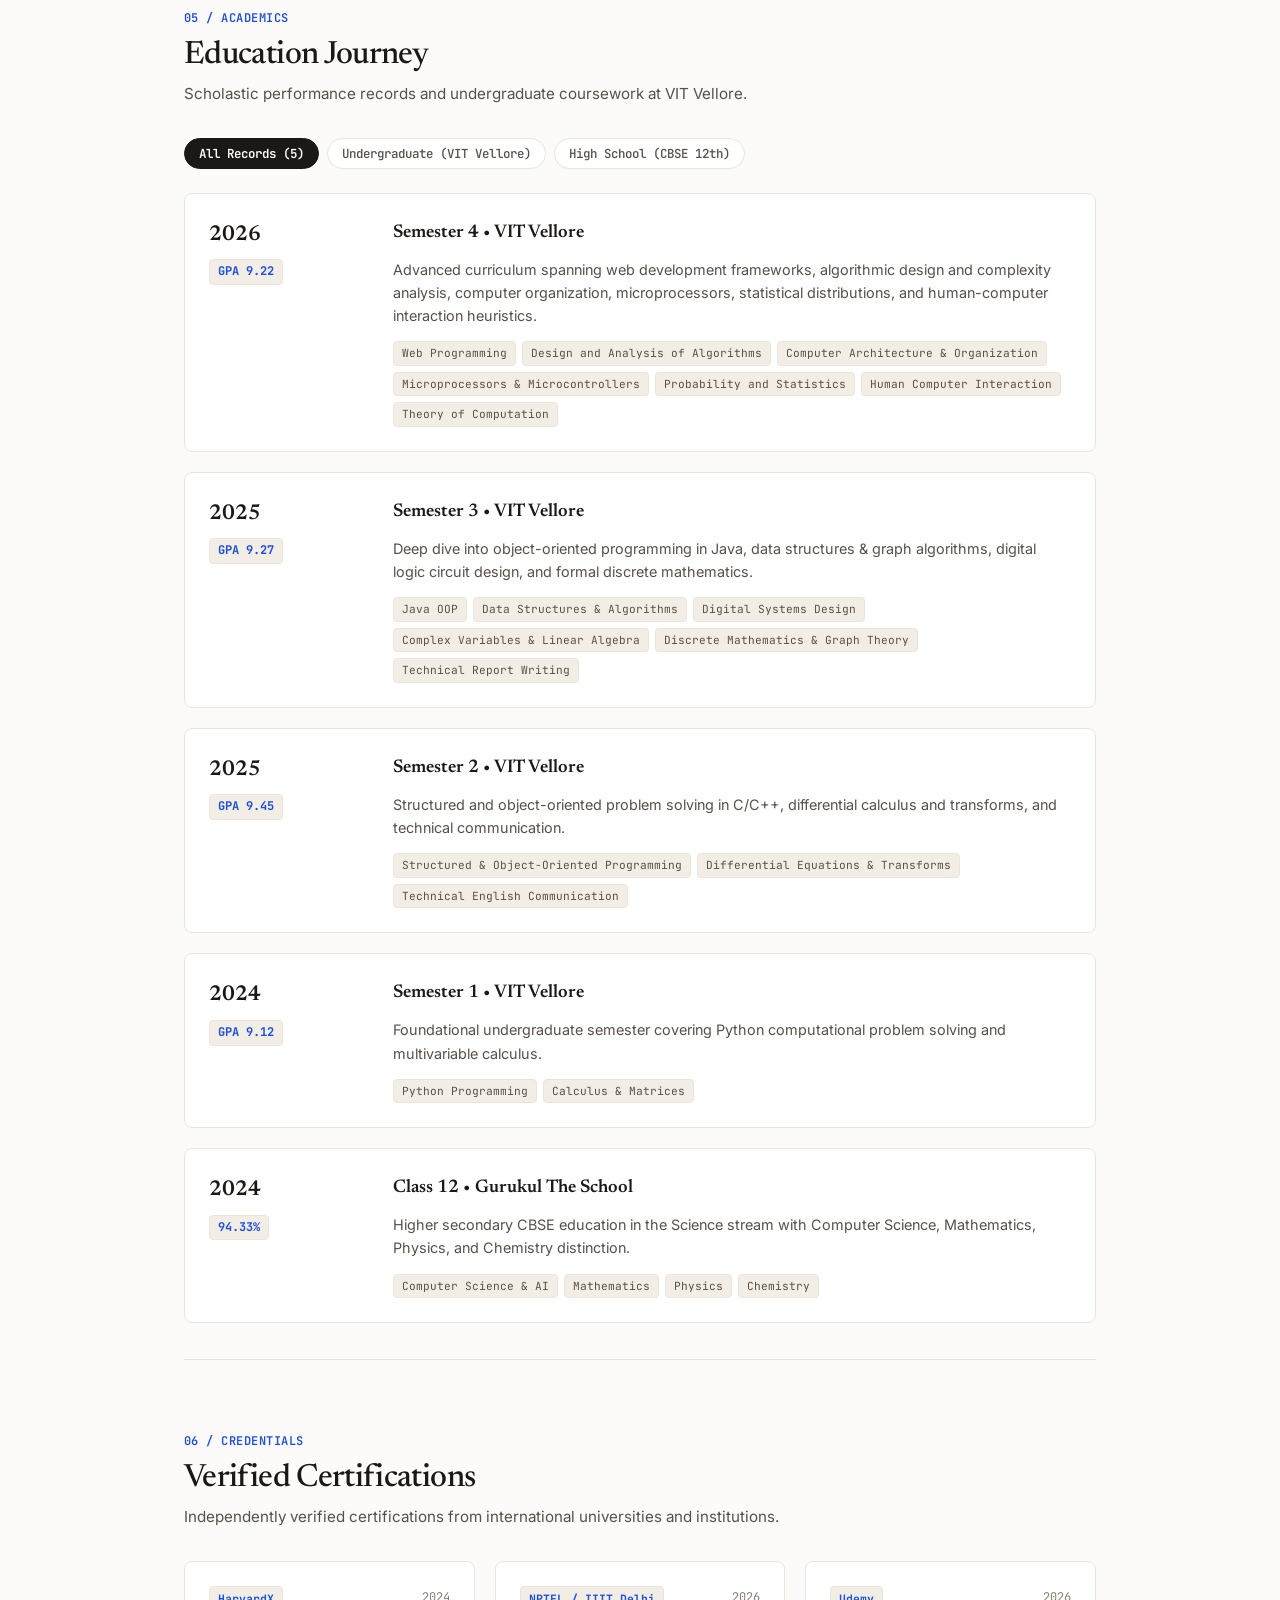
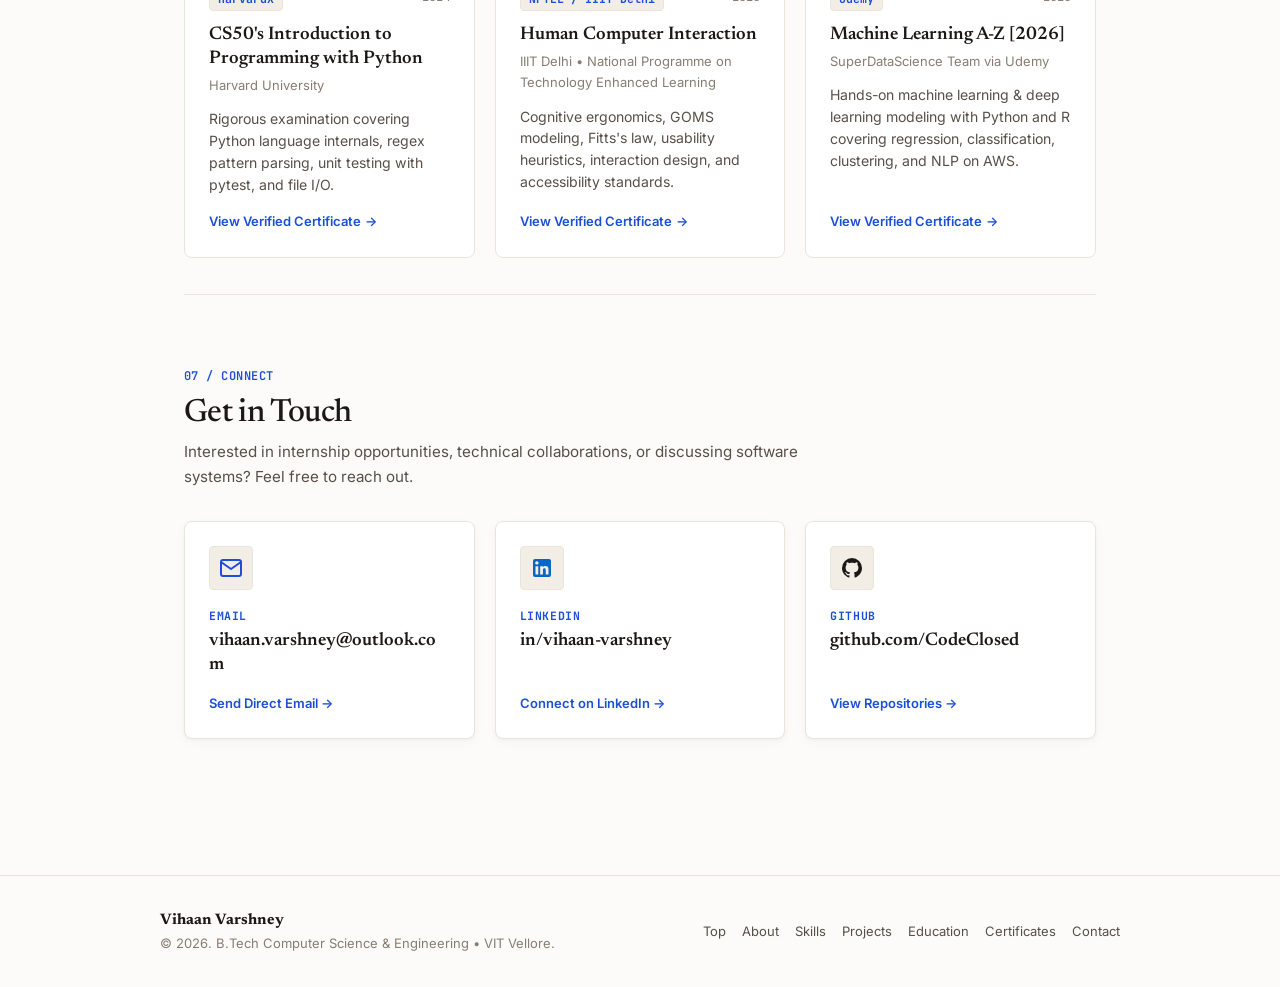
==== commit 714333f5: "Update student designation format to B.Tech CSE (AI & ML) 3rd (Sem 5)" ====
--- a/website 2/index.html
+++ b/website 2/index.html
@@ -32,7 +32,7 @@
     <div class="announcement-content">
       <span class="status-dot"></span>
       <span class="announcement-text">
-        <strong>Vihaan Varshney</strong> &mdash; Year 3 / Sem 5 B.Tech CSE (AI &amp; ML) @ VIT Vellore &bull; Available for Internships &amp; Research
+        <strong>Vihaan Varshney</strong> &mdash; B.Tech CSE (AI &amp; ML) 3rd (Sem 5) @ VIT Vellore &bull; Available for Internships &amp; Research
       </span>
       <span class="location-tag">Vellore / Ghaziabad</span>
     </div>
@@ -105,7 +105,7 @@
       </h1>
 
       <p class="hero-lead">
-        Year 3 Sem 5 B.Tech CSE (AI &amp; ML) student at VIT Vellore.
+        B.Tech CSE (AI &amp; ML) 3rd (Sem 5) student at VIT Vellore.
       </p>
 
       <div class="hero-actions">
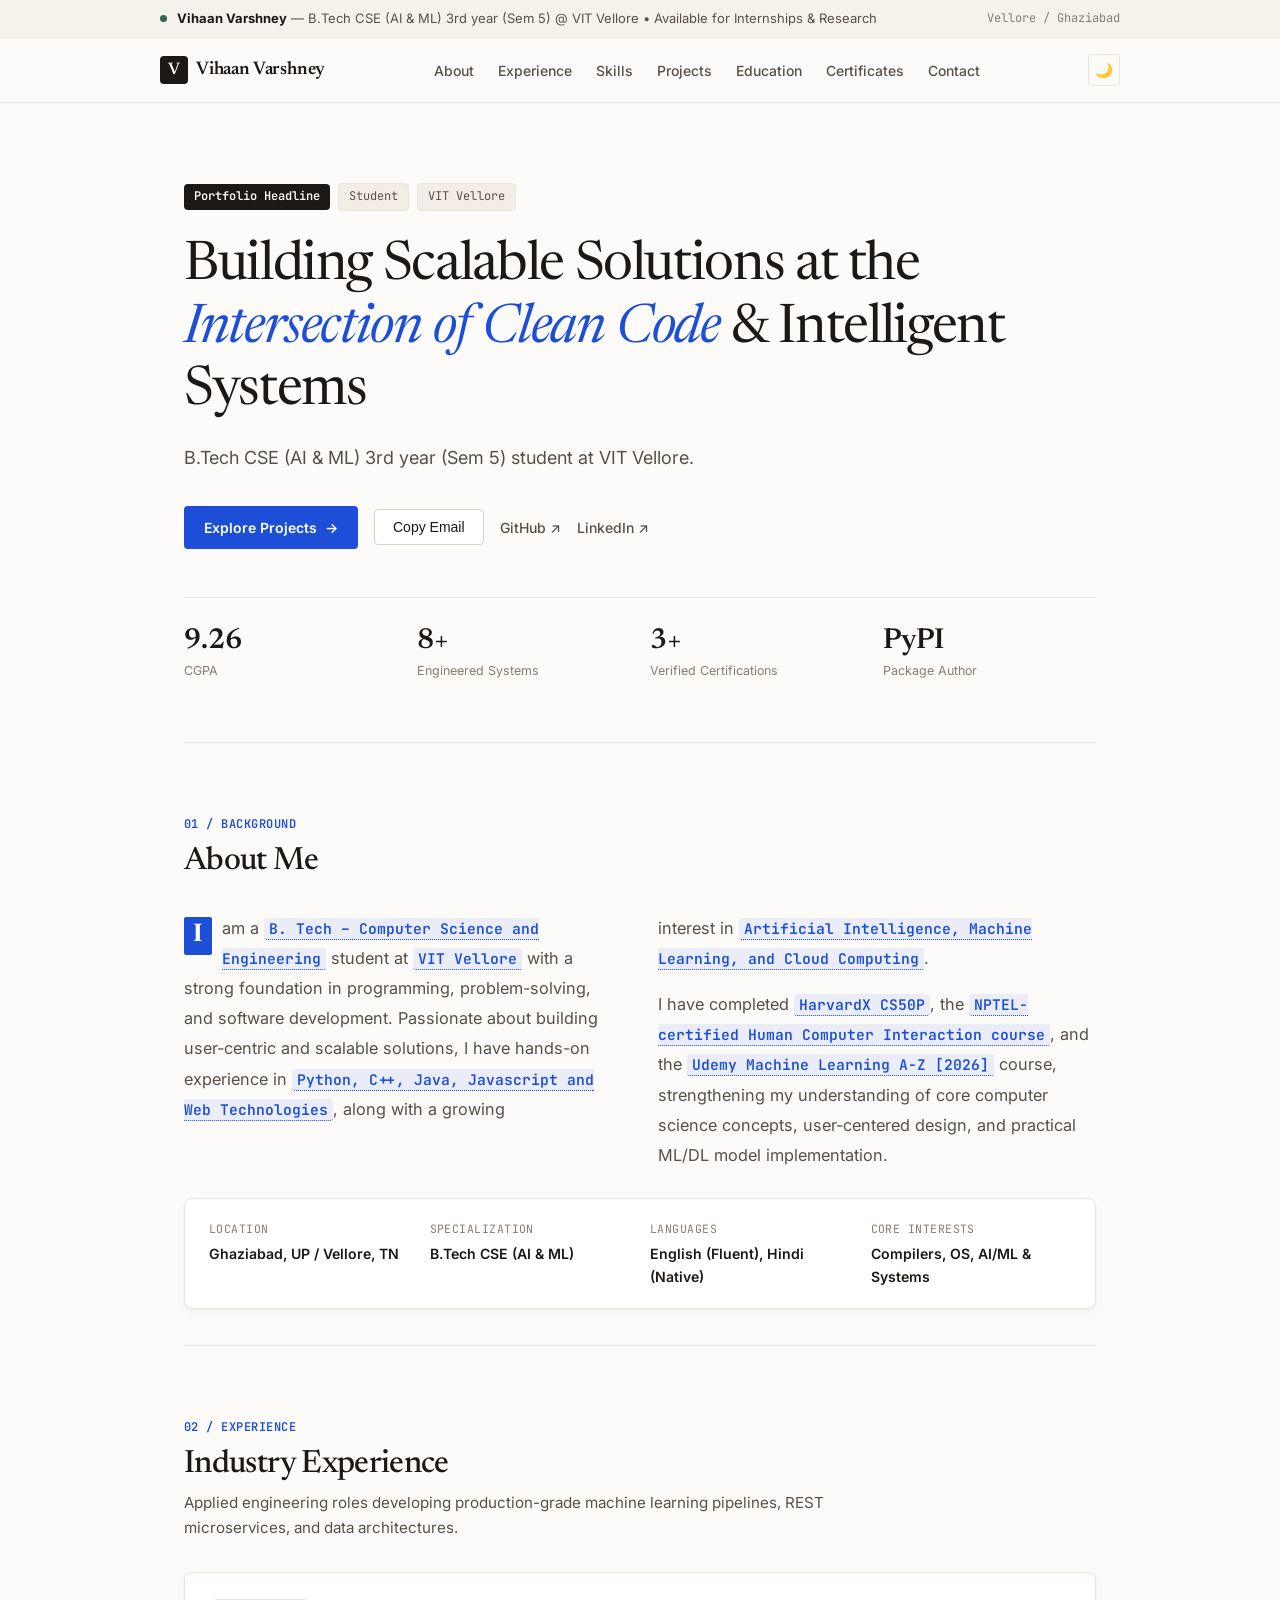
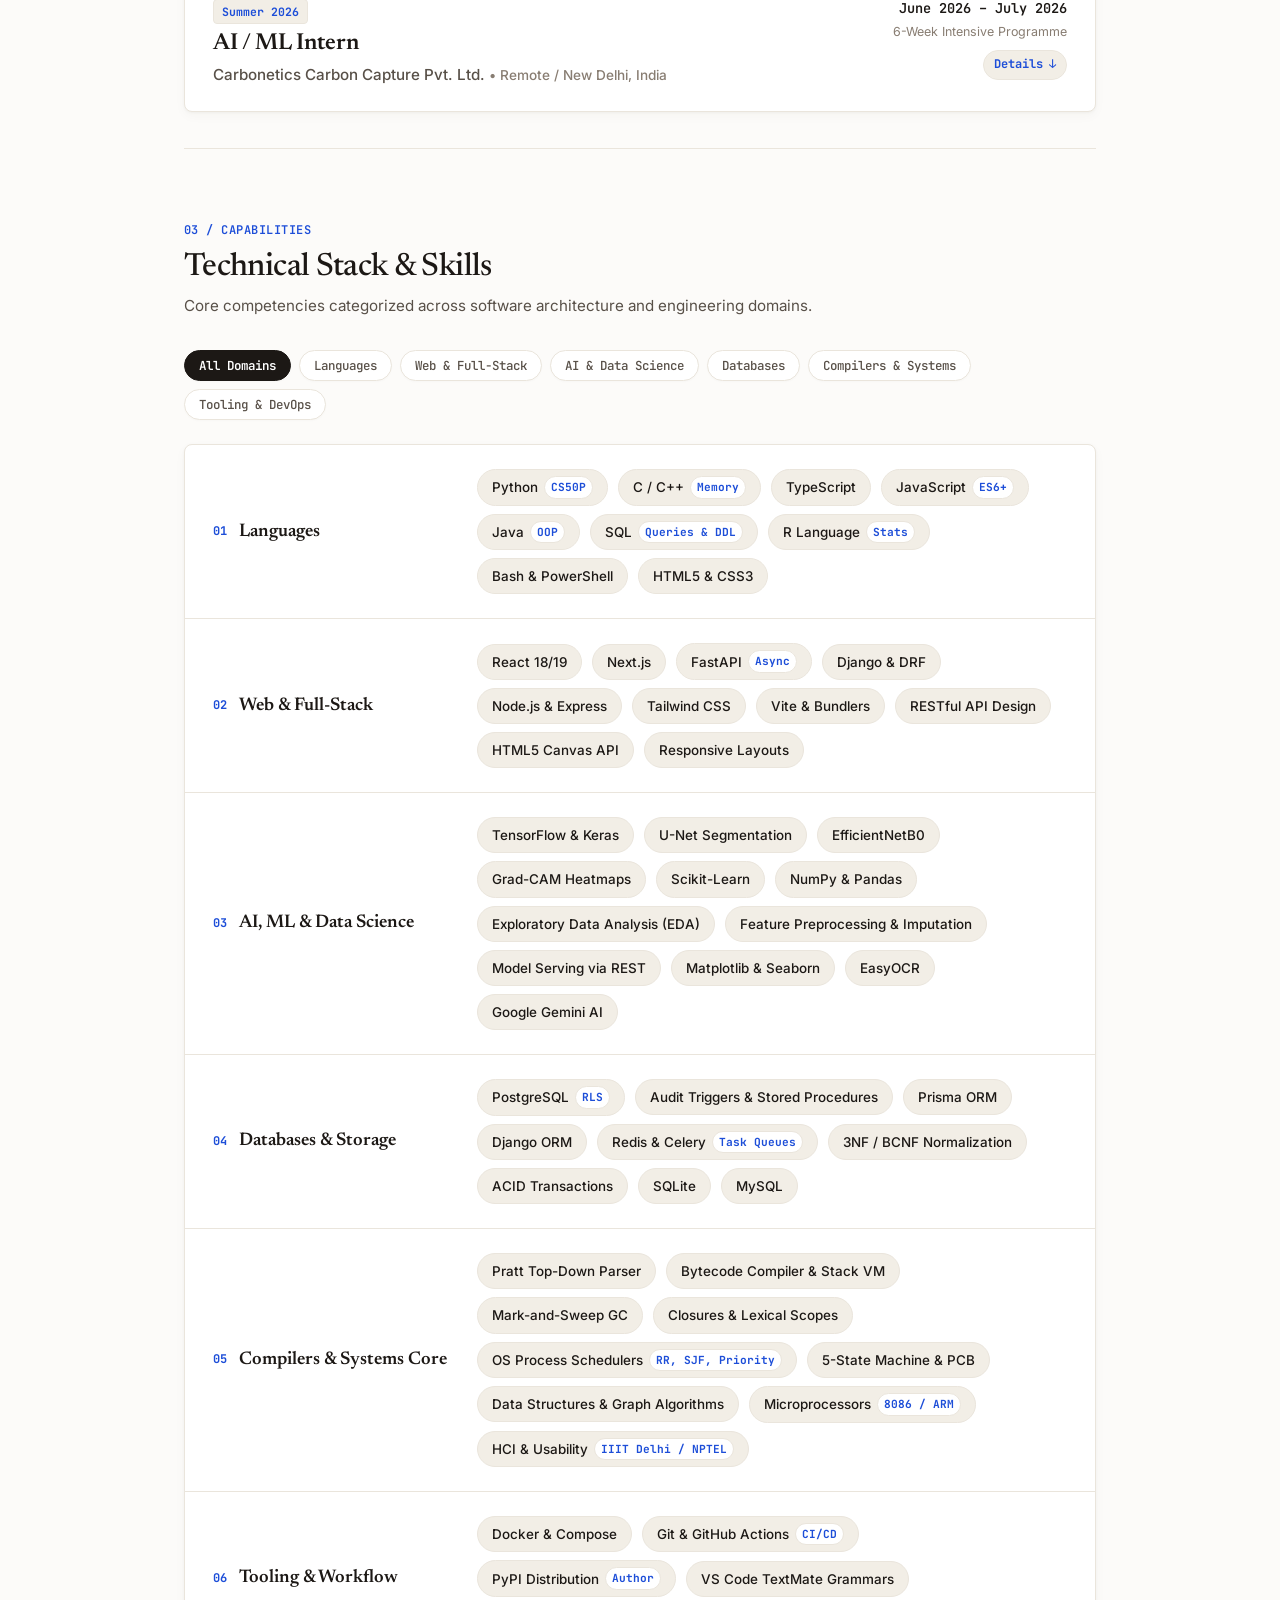
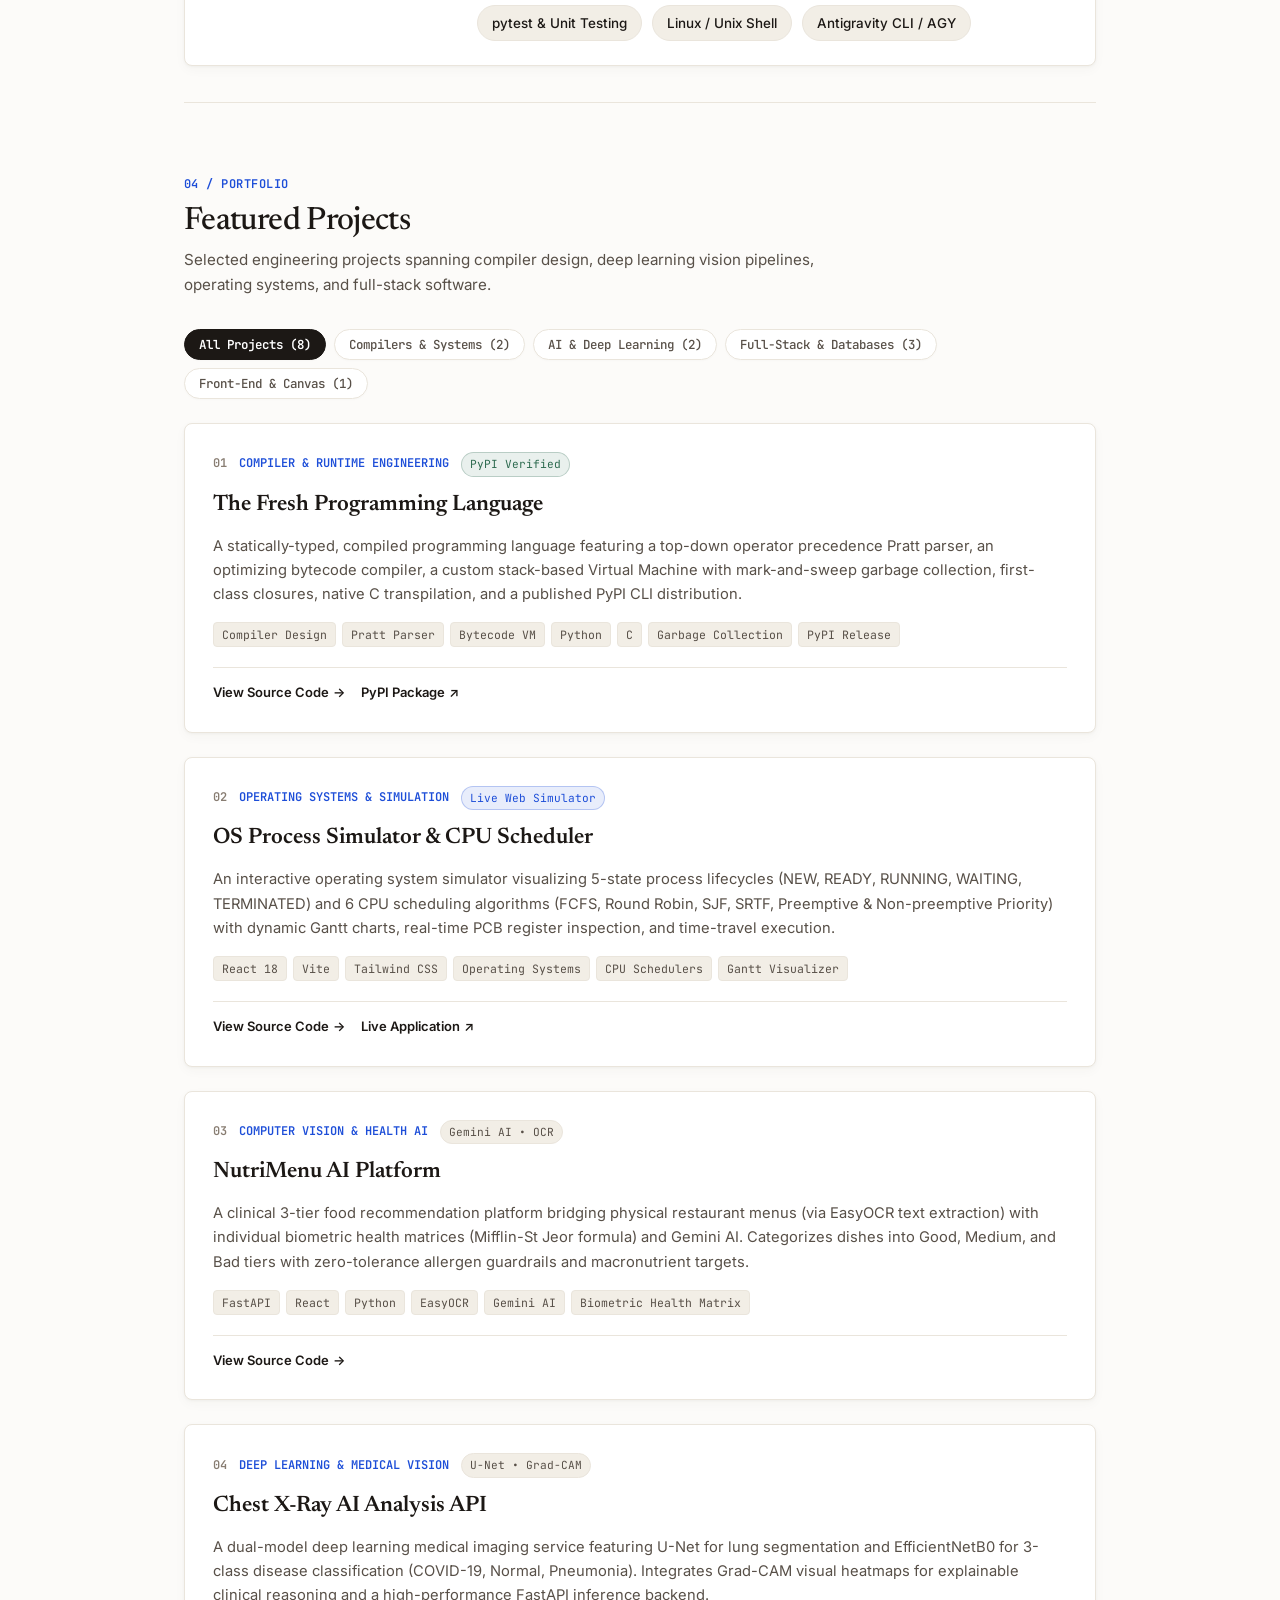
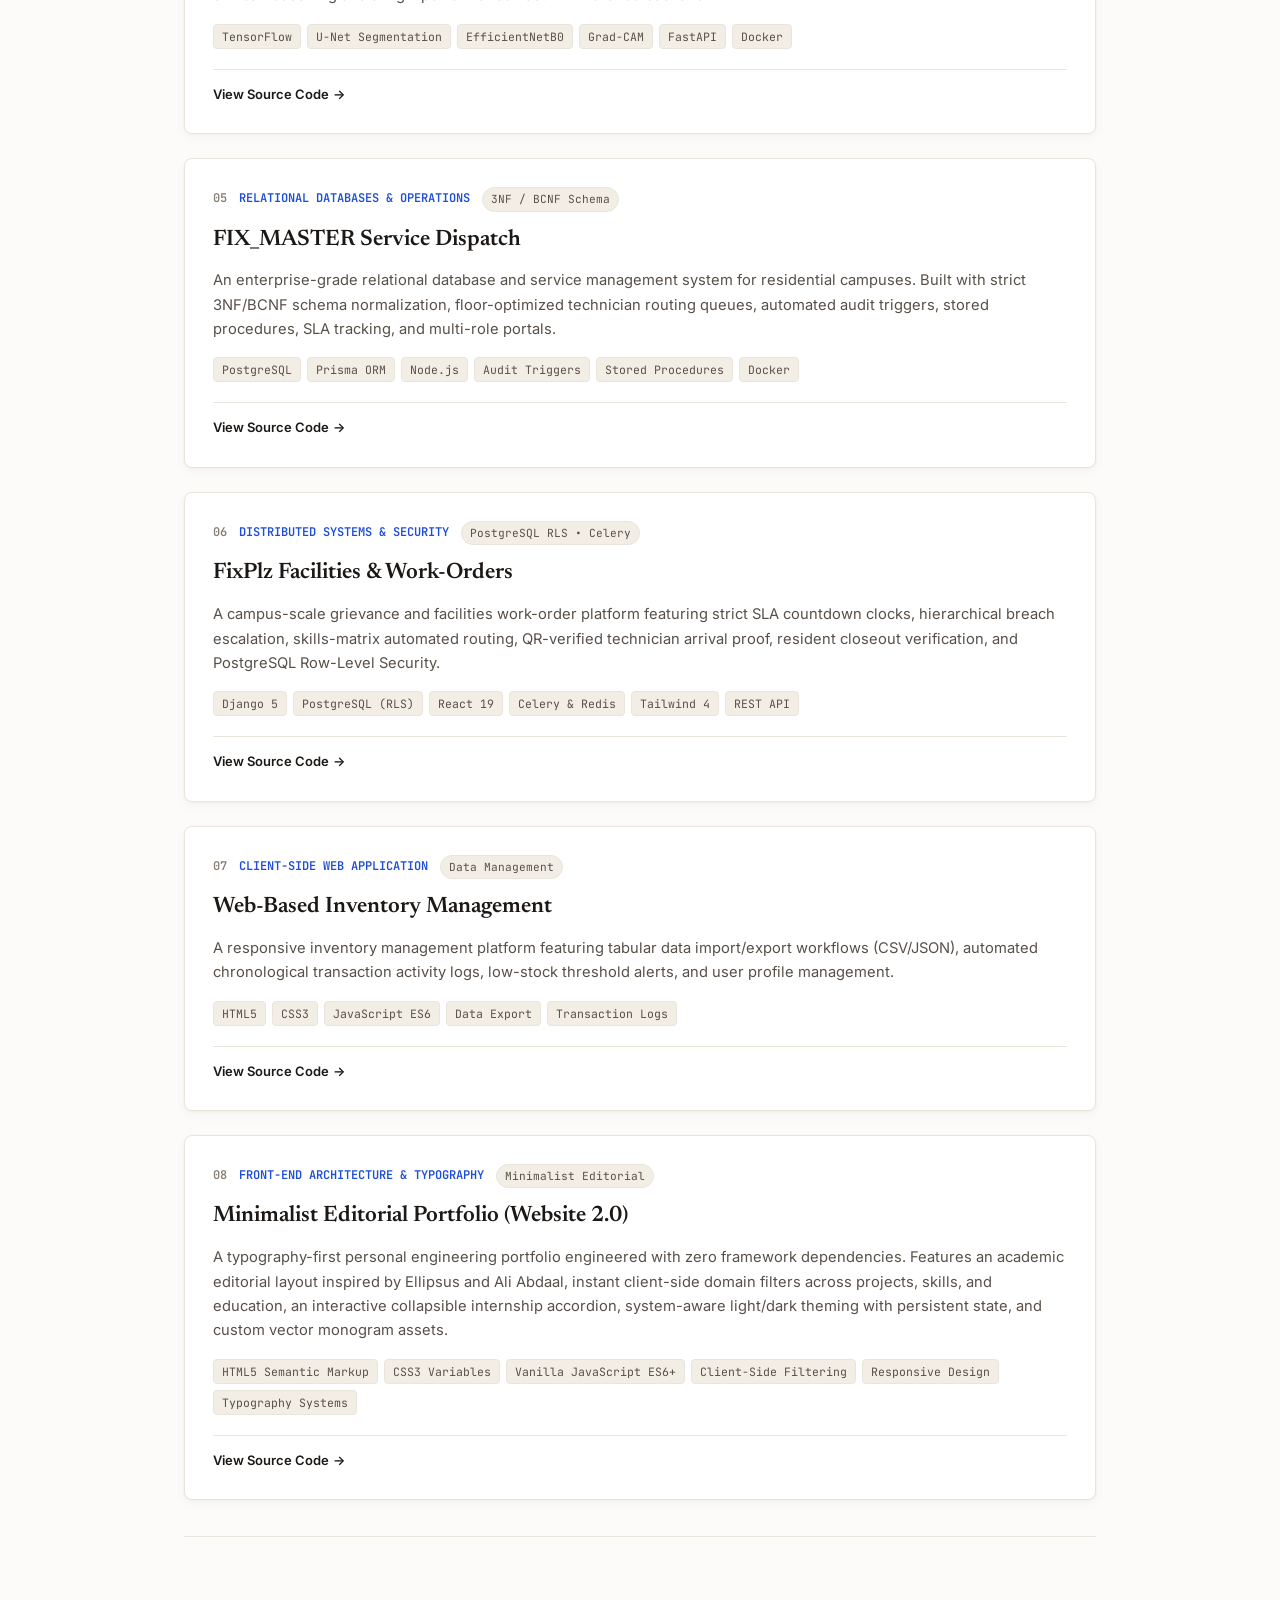
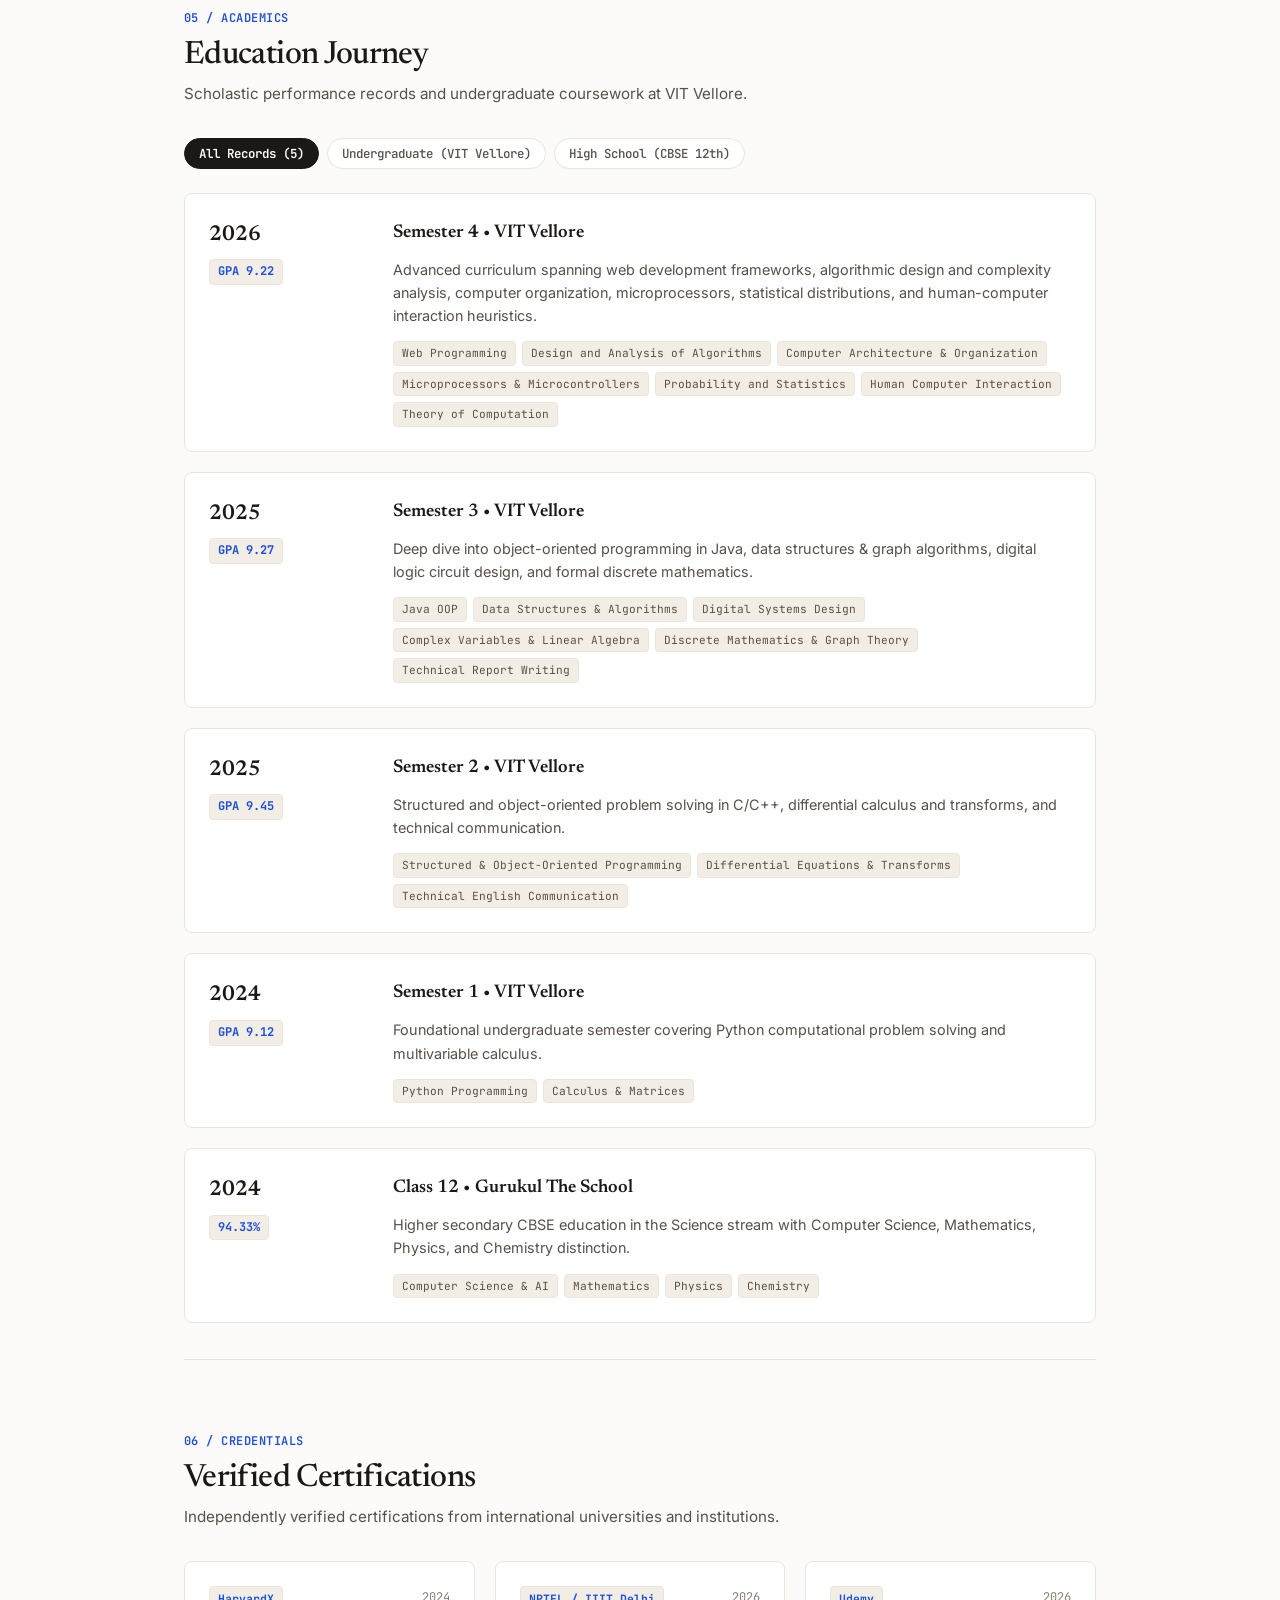
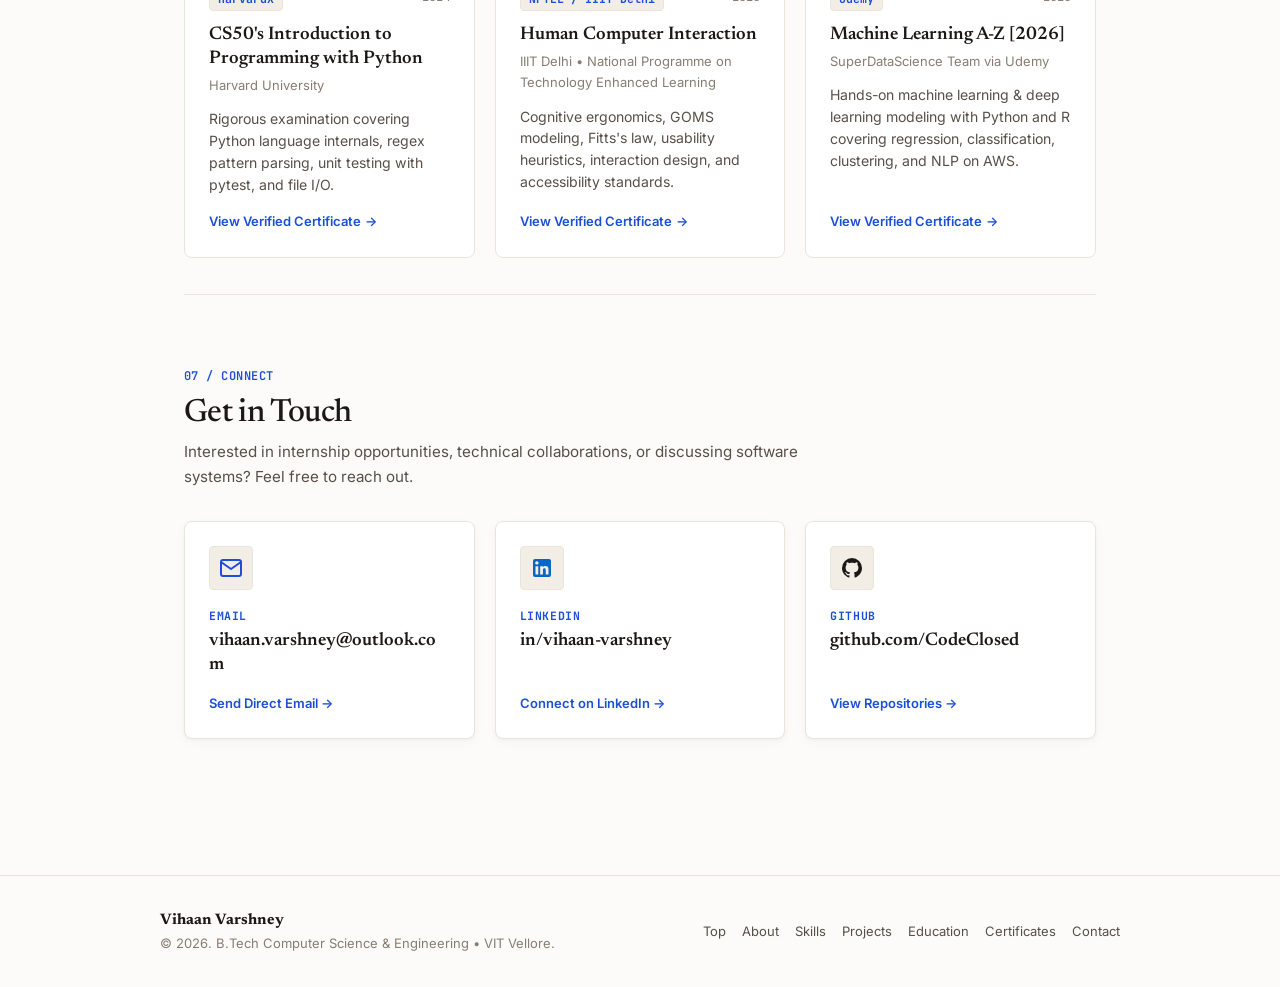
==== commit 18d8f9cb: "Update student text to 3rd year (Sem 5)" ====
--- a/website 2/index.html
+++ b/website 2/index.html
@@ -32,7 +32,7 @@
     <div class="announcement-content">
       <span class="status-dot"></span>
       <span class="announcement-text">
-        <strong>Vihaan Varshney</strong> &mdash; B.Tech CSE (AI &amp; ML) 3rd (Sem 5) @ VIT Vellore &bull; Available for Internships &amp; Research
+        <strong>Vihaan Varshney</strong> &mdash; B.Tech CSE (AI &amp; ML) 3rd year (Sem 5) @ VIT Vellore &bull; Available for Internships &amp; Research
       </span>
       <span class="location-tag">Vellore / Ghaziabad</span>
     </div>
@@ -105,7 +105,7 @@
       </h1>
 
       <p class="hero-lead">
-        B.Tech CSE (AI &amp; ML) 3rd (Sem 5) student at VIT Vellore.
+        B.Tech CSE (AI &amp; ML) 3rd year (Sem 5) student at VIT Vellore.
       </p>
 
       <div class="hero-actions">
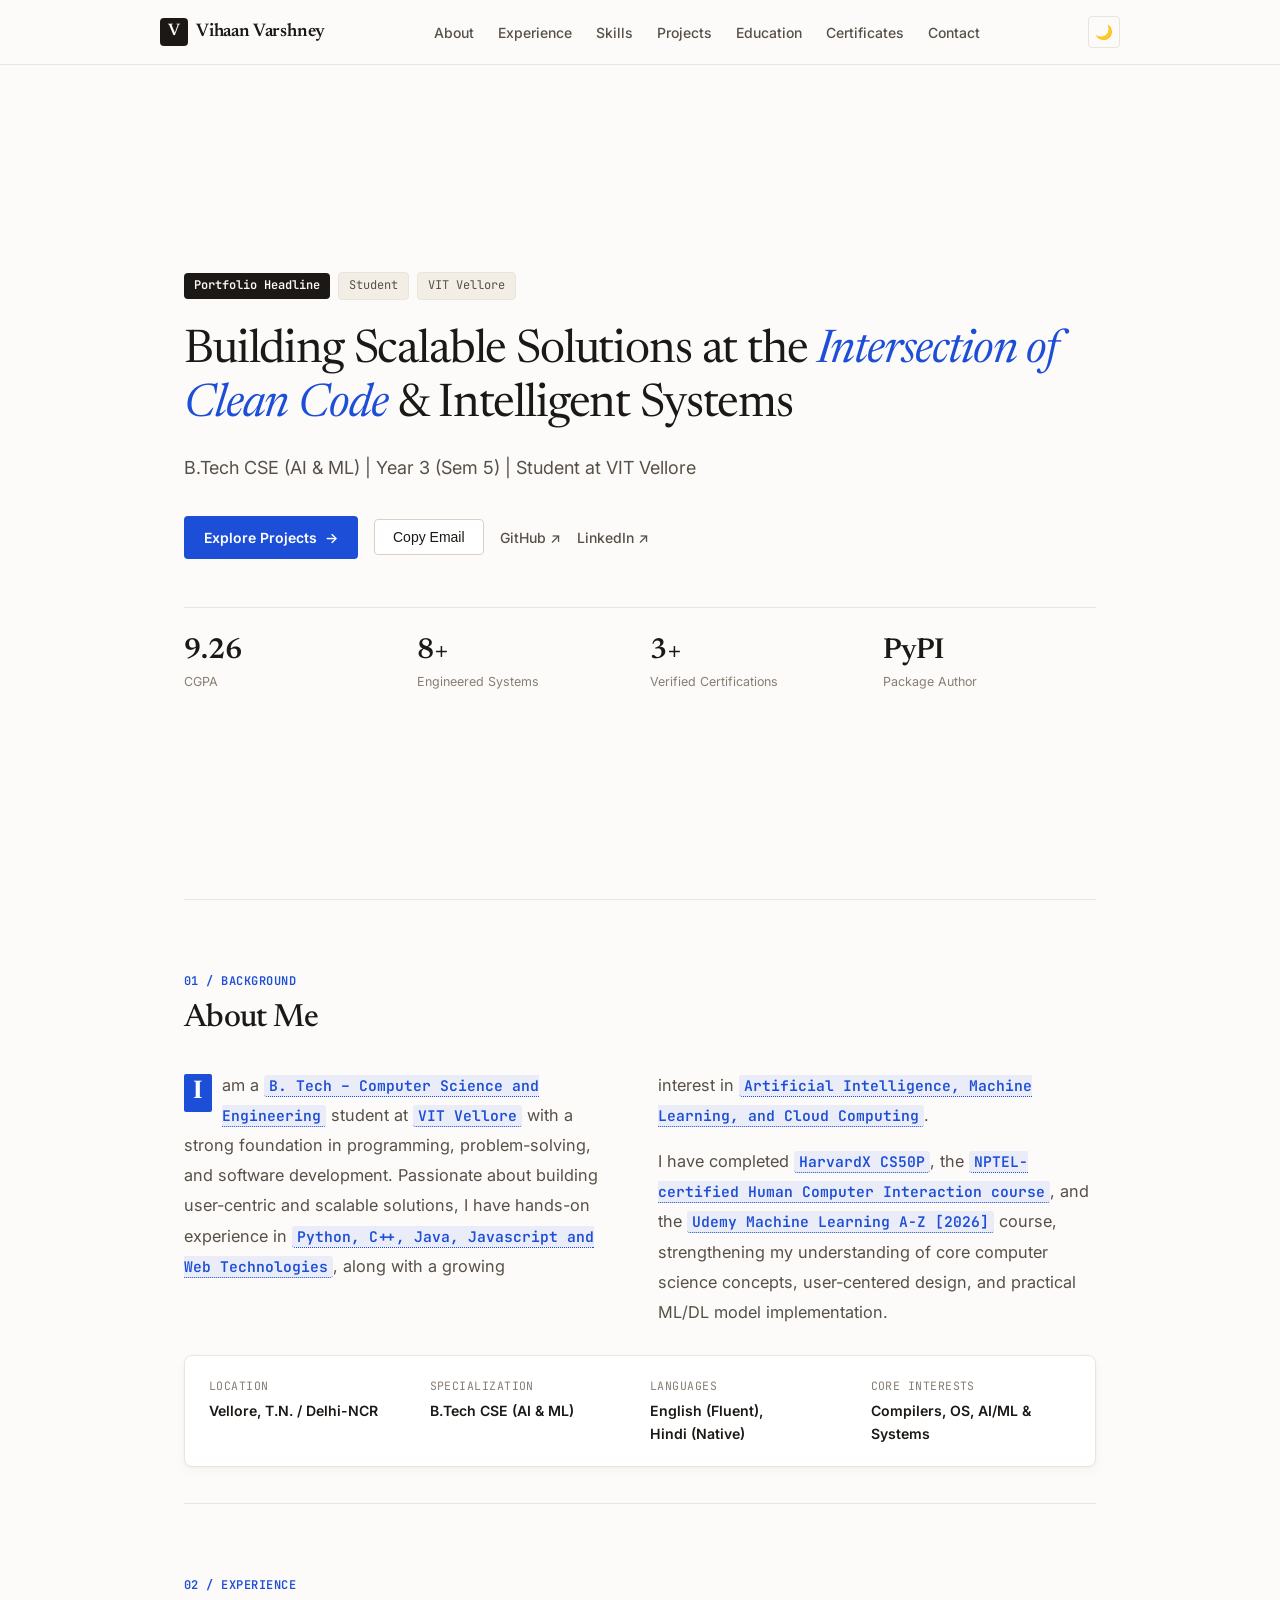
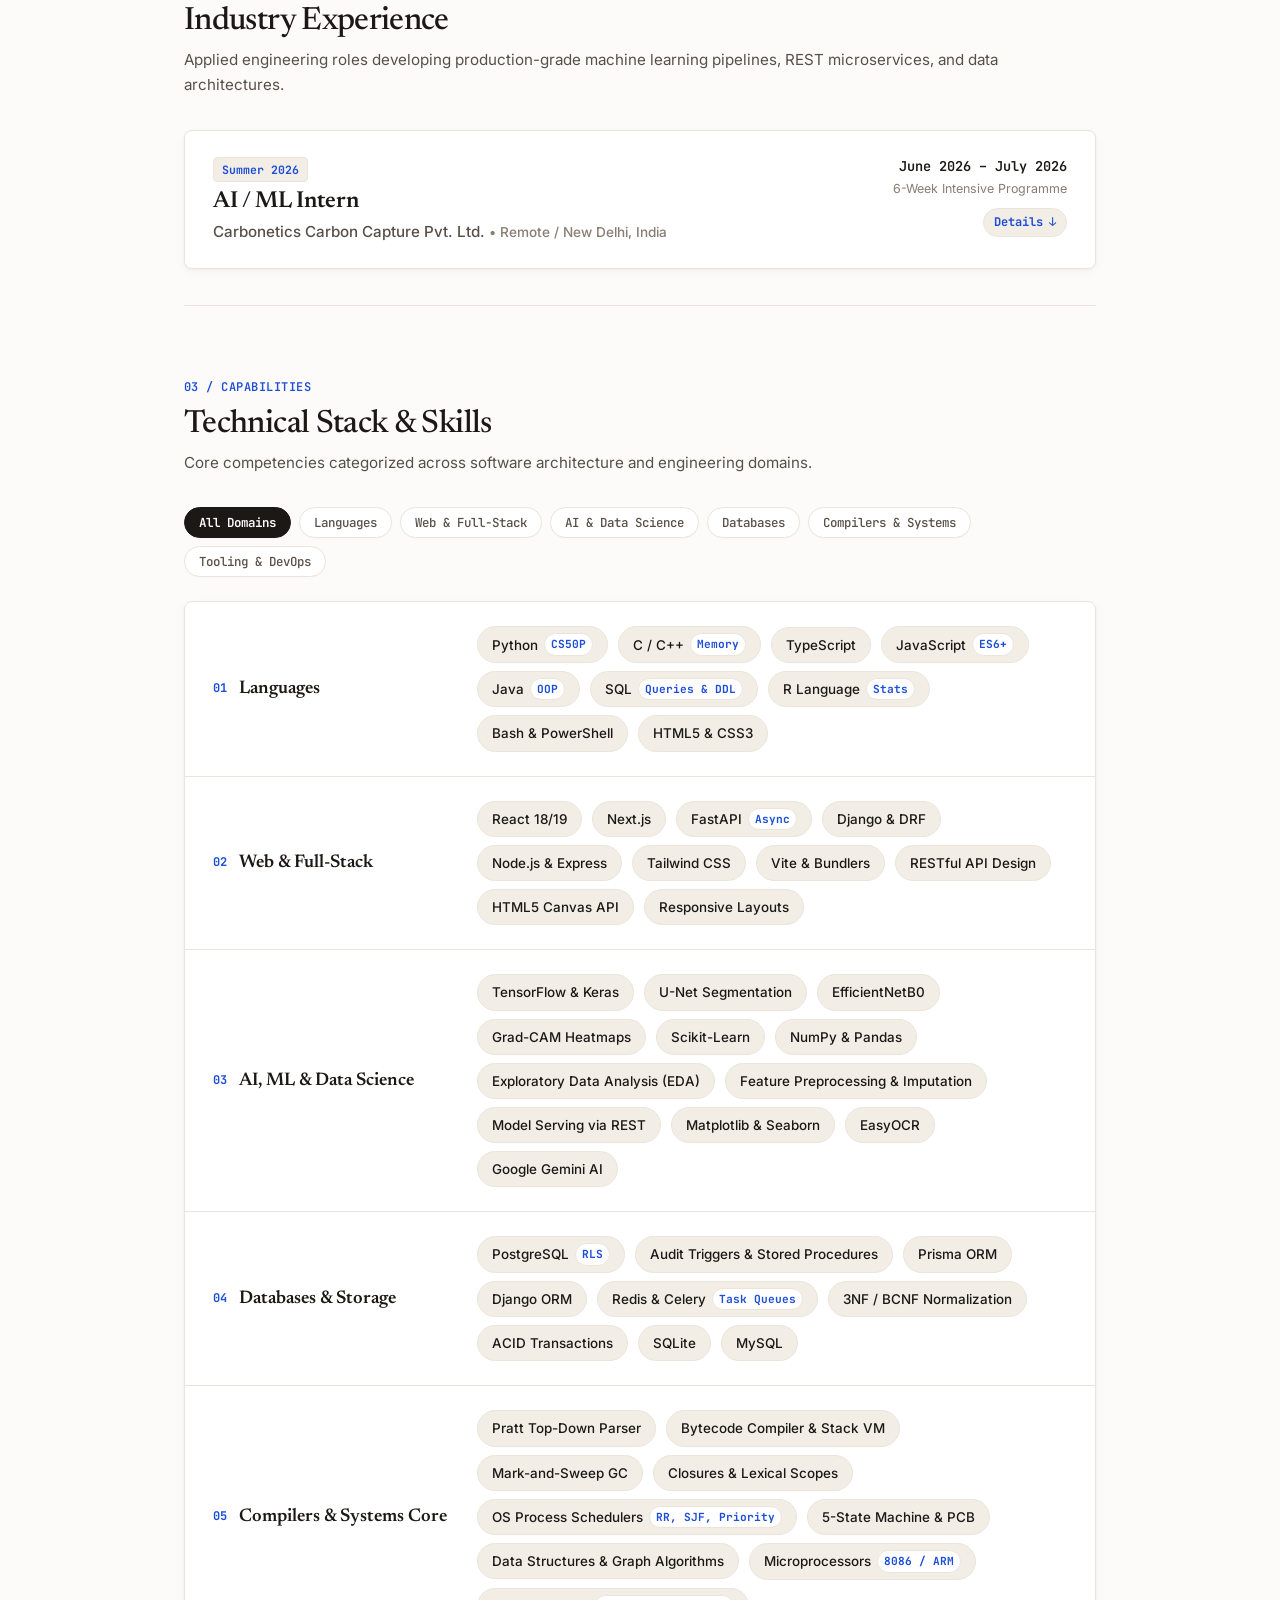
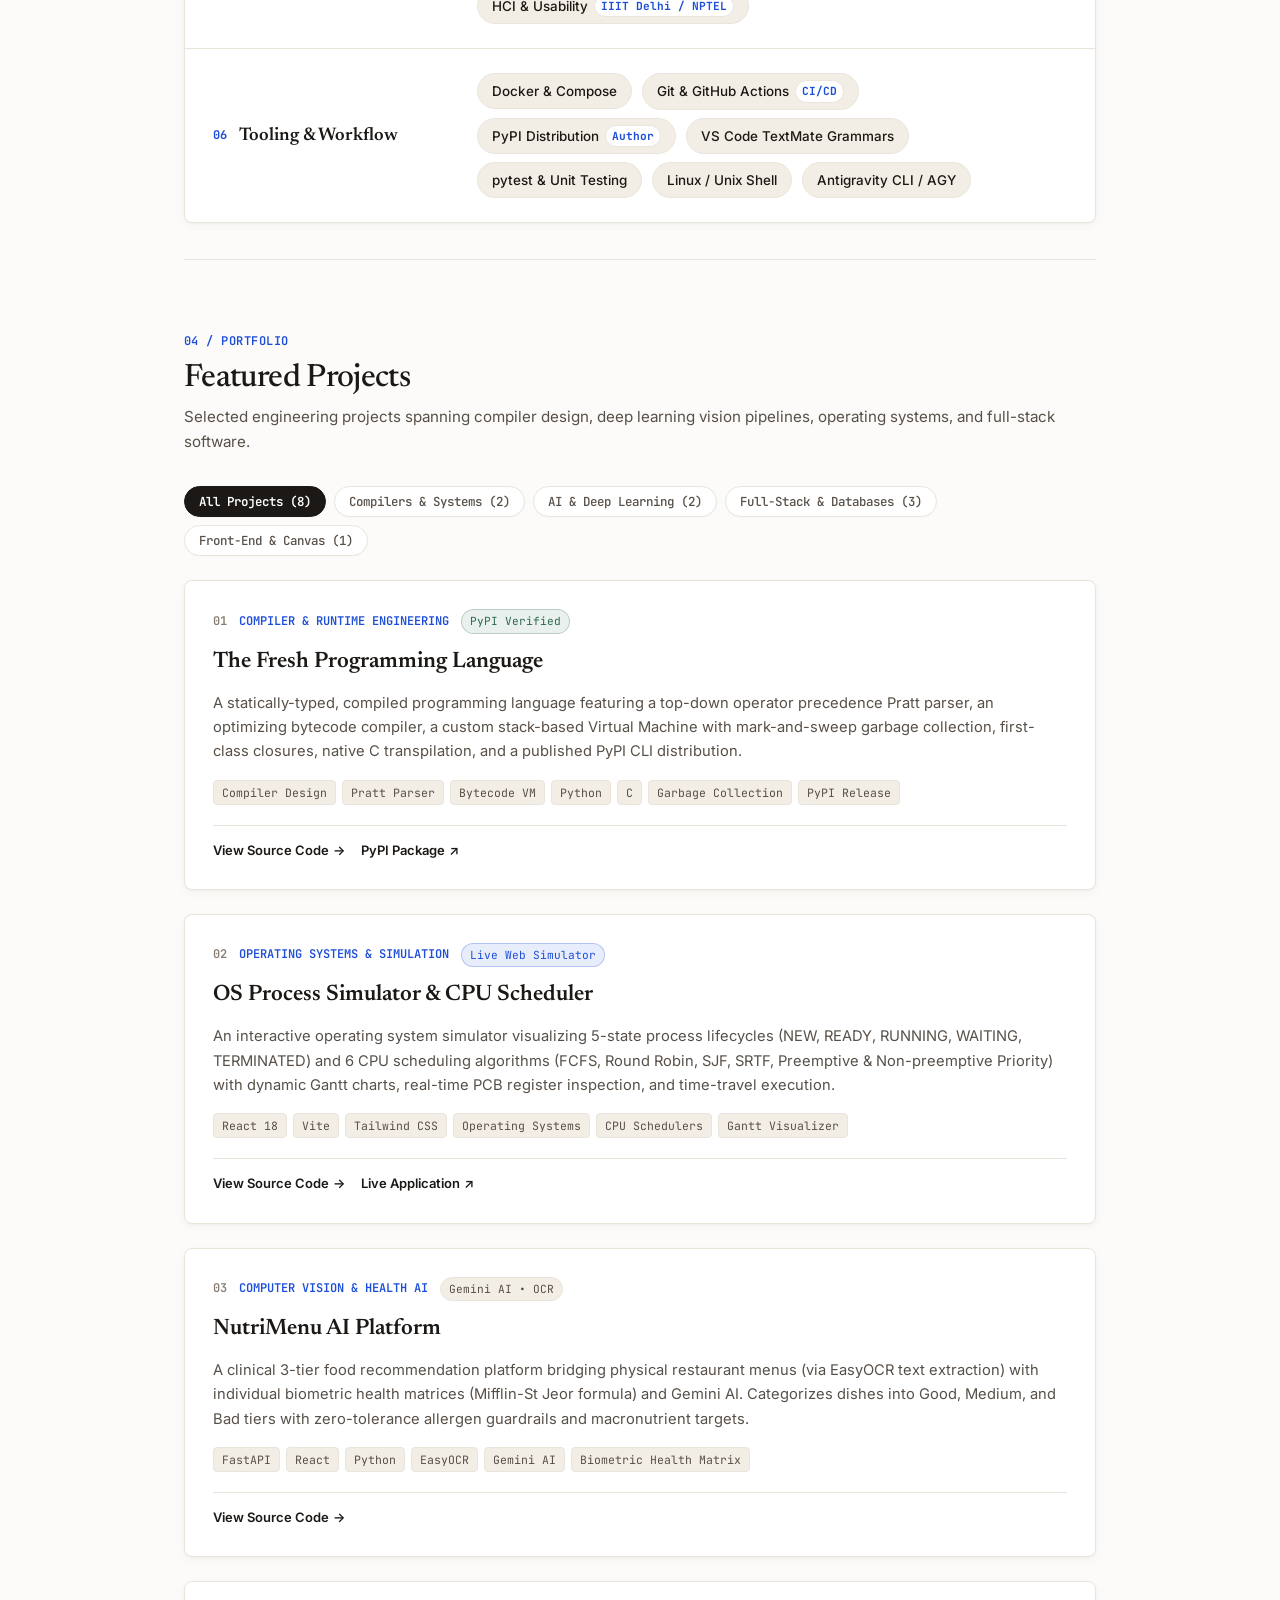
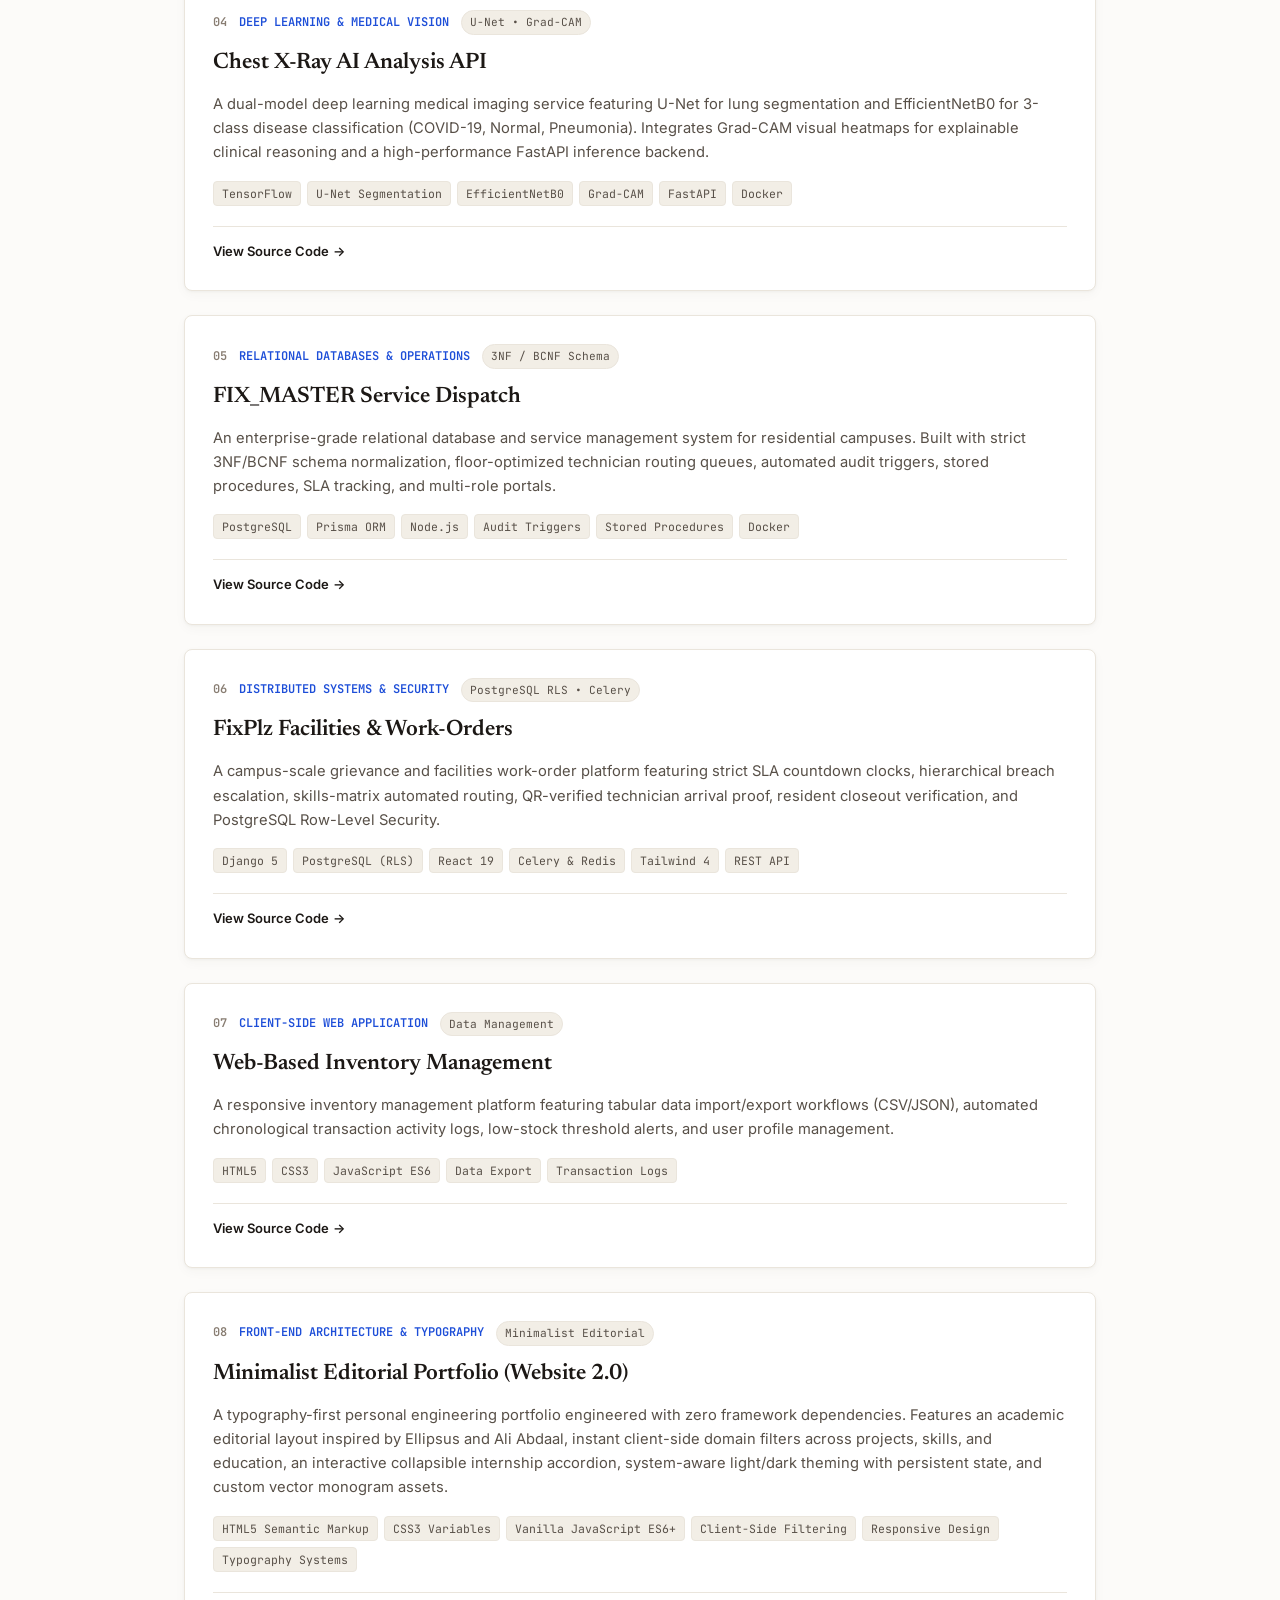
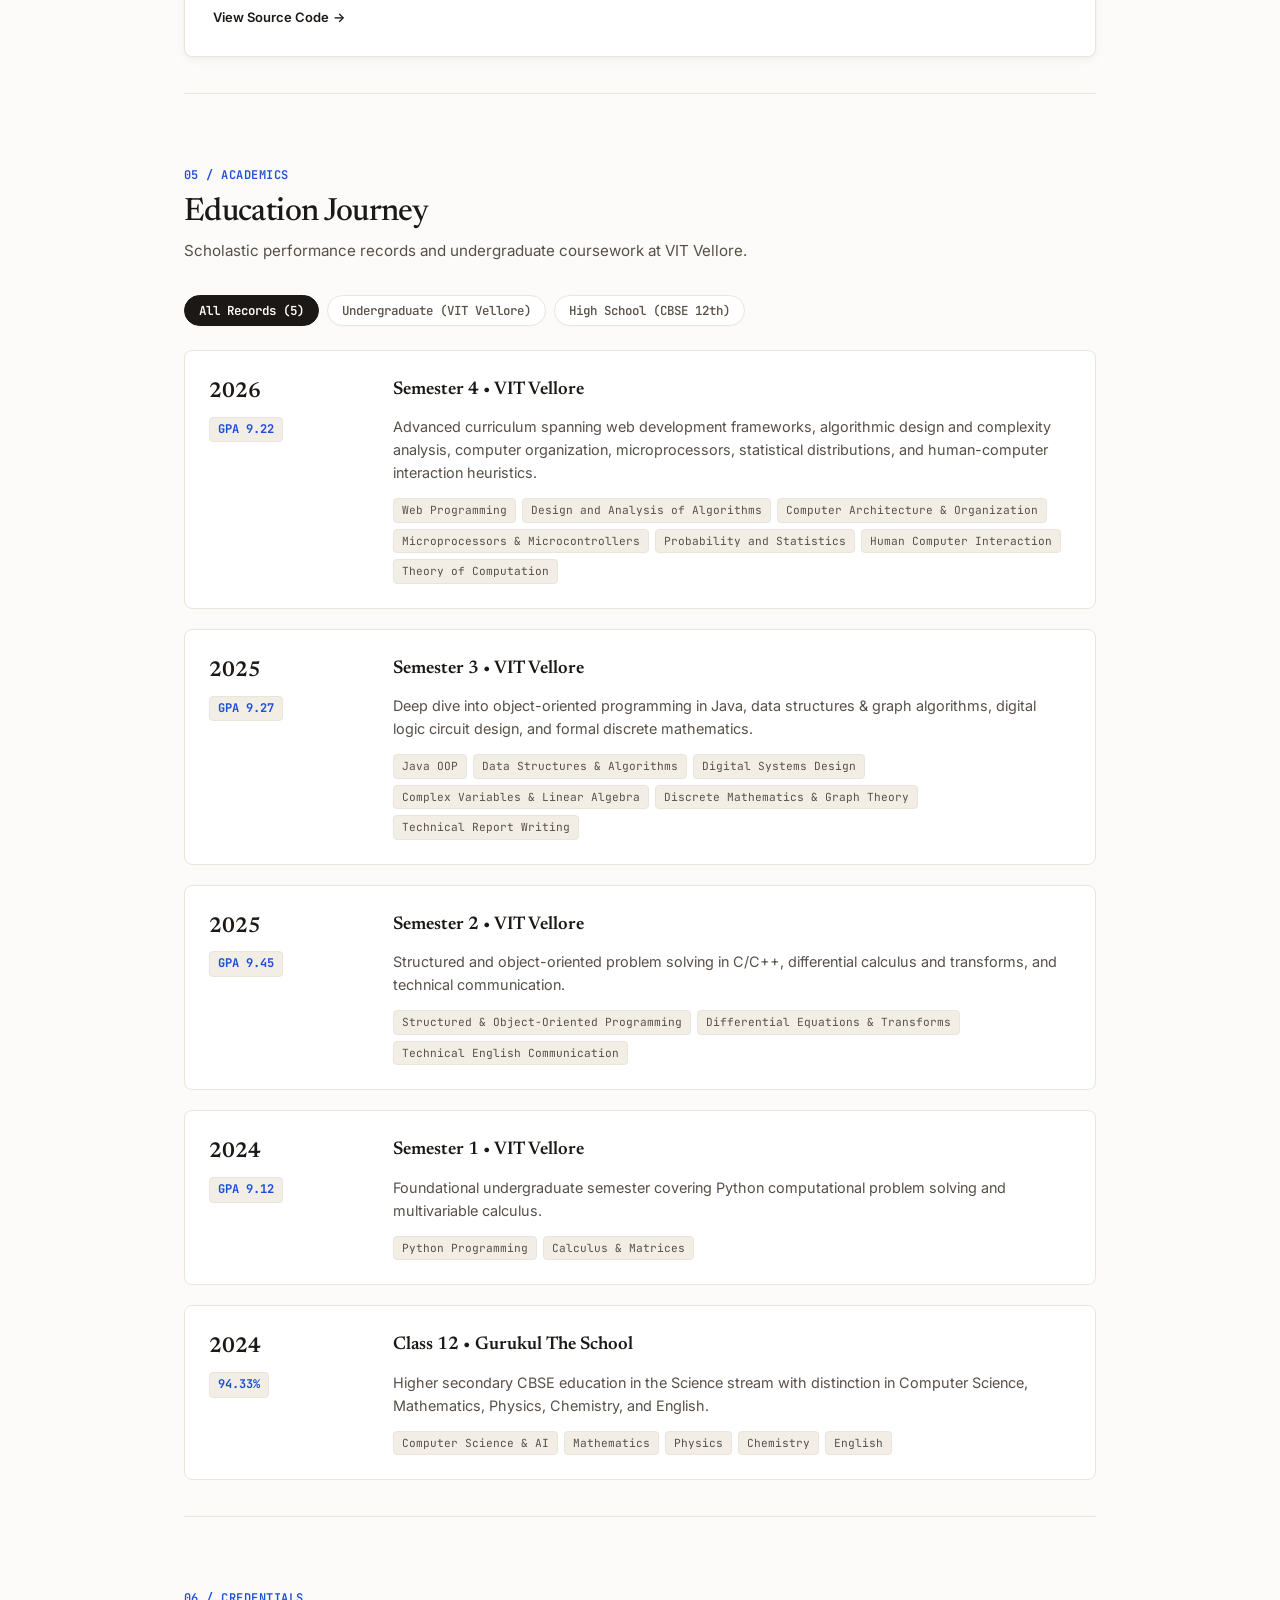
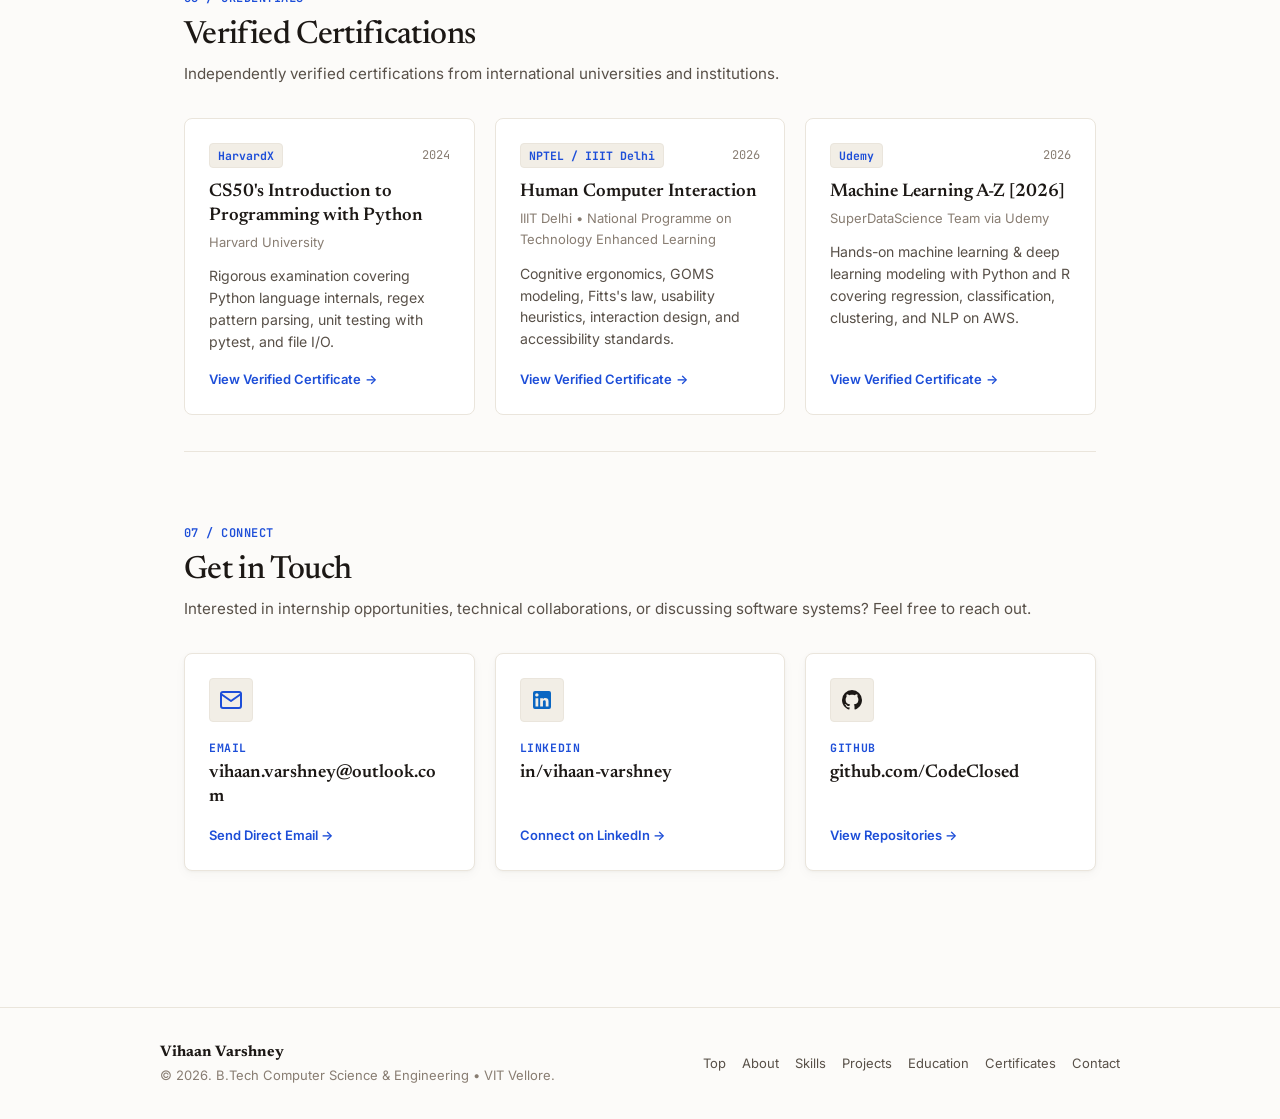
==== commit d5981d1e: "Update portfolio hero section, academics, and copy styling" ====
--- a/website 2/index.html
+++ b/website 2/index.html
@@ -27,16 +27,6 @@
 
 <body>
 
-  <!-- Top Announcement Strip (Ali Abdaal & Ellipsus Style) -->
-  <aside class="top-announcement-strip">
-    <div class="announcement-content">
-      <span class="status-dot"></span>
-      <span class="announcement-text">
-        <strong>Vihaan Varshney</strong> &mdash; B.Tech CSE (AI &amp; ML) 3rd year (Sem 5) @ VIT Vellore &bull; Available for Internships &amp; Research
-      </span>
-      <span class="location-tag">Vellore / Ghaziabad</span>
-    </div>
-  </aside>
 
   <!-- Clean Editorial Header Navigation -->
   <header class="site-header">
@@ -105,7 +95,7 @@
       </h1>
 
       <p class="hero-lead">
-        B.Tech CSE (AI &amp; ML) 3rd year (Sem 5) student at VIT Vellore.
+        B.Tech CSE (AI &amp; ML) | Year 3 (Sem 5) | Student at VIT Vellore
       </p>
 
       <div class="hero-actions">
@@ -176,7 +166,7 @@
         <dl class="about-dossier-grid">
           <div class="dossier-entry">
             <dt>Location</dt>
-            <dd>Ghaziabad, UP / Vellore, TN</dd>
+            <dd>Vellore, T.N. / Delhi-NCR</dd>
           </div>
           <div class="dossier-entry">
             <dt>Specialization</dt>
@@ -184,7 +174,7 @@
           </div>
           <div class="dossier-entry">
             <dt>Languages</dt>
-            <dd>English (Fluent), Hindi (Native)</dd>
+            <dd>English (Fluent), <span style="white-space: nowrap;">Hindi&nbsp;(Native)</span></dd>
           </div>
           <div class="dossier-entry">
             <dt>Core Interests</dt>
@@ -759,13 +749,14 @@
           <div class="timeline-content">
             <h3 class="timeline-title">Class 12 &bull; Gurukul The School</h3>
             <p class="timeline-desc">
-              Higher secondary CBSE education in the Science stream with Computer Science, Mathematics, Physics, and Chemistry distinction.
+              Higher secondary CBSE education in the Science stream with distinction in Computer Science, Mathematics, Physics, Chemistry, and English.
             </p>
             <div class="course-tag-pile">
               <span>Computer Science &amp; AI</span>
               <span>Mathematics</span>
               <span>Physics</span>
               <span>Chemistry</span>
+              <span>English</span>
             </div>
           </div>
         </div>
--- a/website 2/styles.css
+++ b/website 2/styles.css
@@ -399,15 +399,20 @@
   font-size: 0.95rem;
   color: var(--text-secondary);
   margin-top: 6px;
-  max-width: 680px;
+  max-width: 100%;
 }
 
 /* --------------------------------------------------------------------------
    5. HERO SECTION
    -------------------------------------------------------------------------- */
 .hero-section {
-  padding: 80px 0 60px;
+  min-height: calc(100vh - 65px);
+  display: flex;
+  flex-direction: column;
+  justify-content: center;
+  padding: 48px 0;
   border-bottom: 1px solid var(--border-light);
+  box-sizing: border-box;
 }
 
 .hero-eyebrow {
@@ -440,9 +445,9 @@
 
 .hero-title {
   font-family: var(--font-serif);
-  font-size: clamp(2.3rem, 4.5vw, 3.4rem);
+  font-size: clamp(2.0rem, 3.8vw, 2.9rem);
   font-weight: 400;
-  line-height: 1.15;
+  line-height: 1.18;
   letter-spacing: -0.025em;
   color: var(--text-main);
   margin-bottom: 20px;
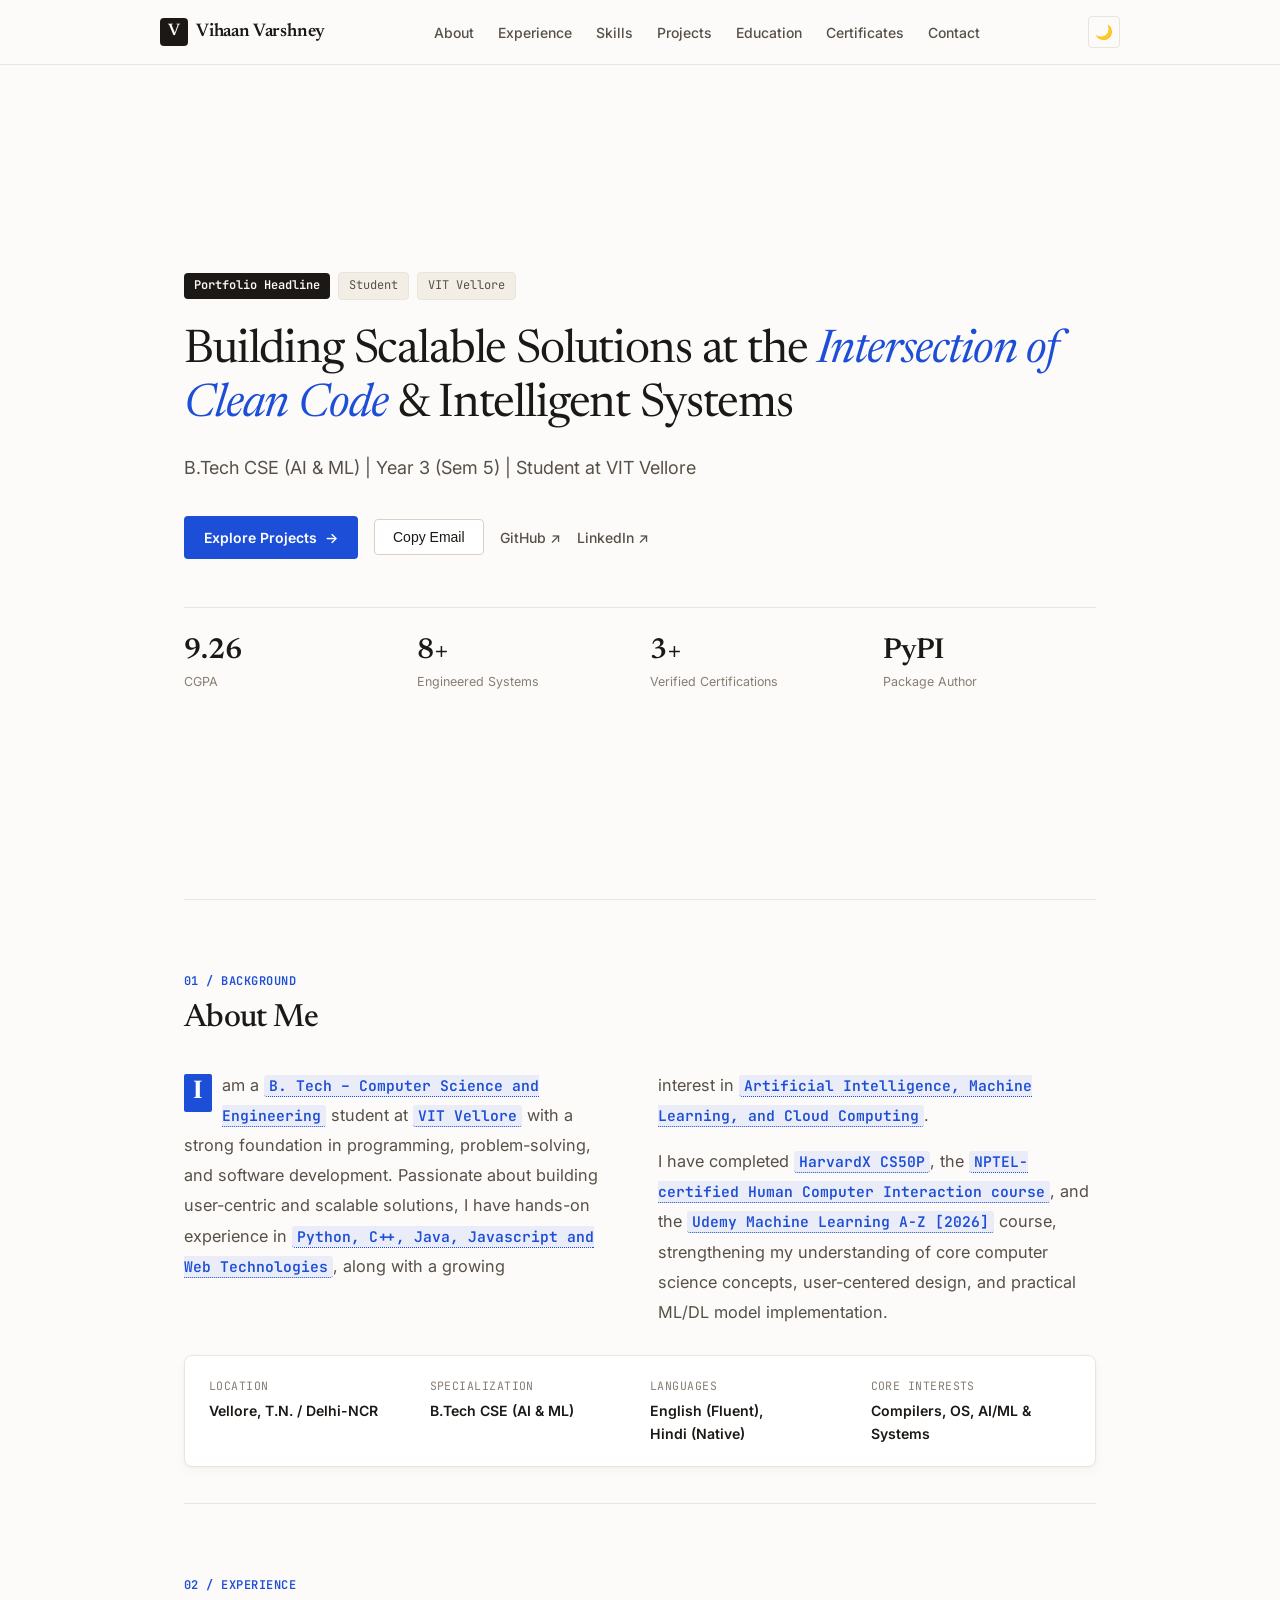
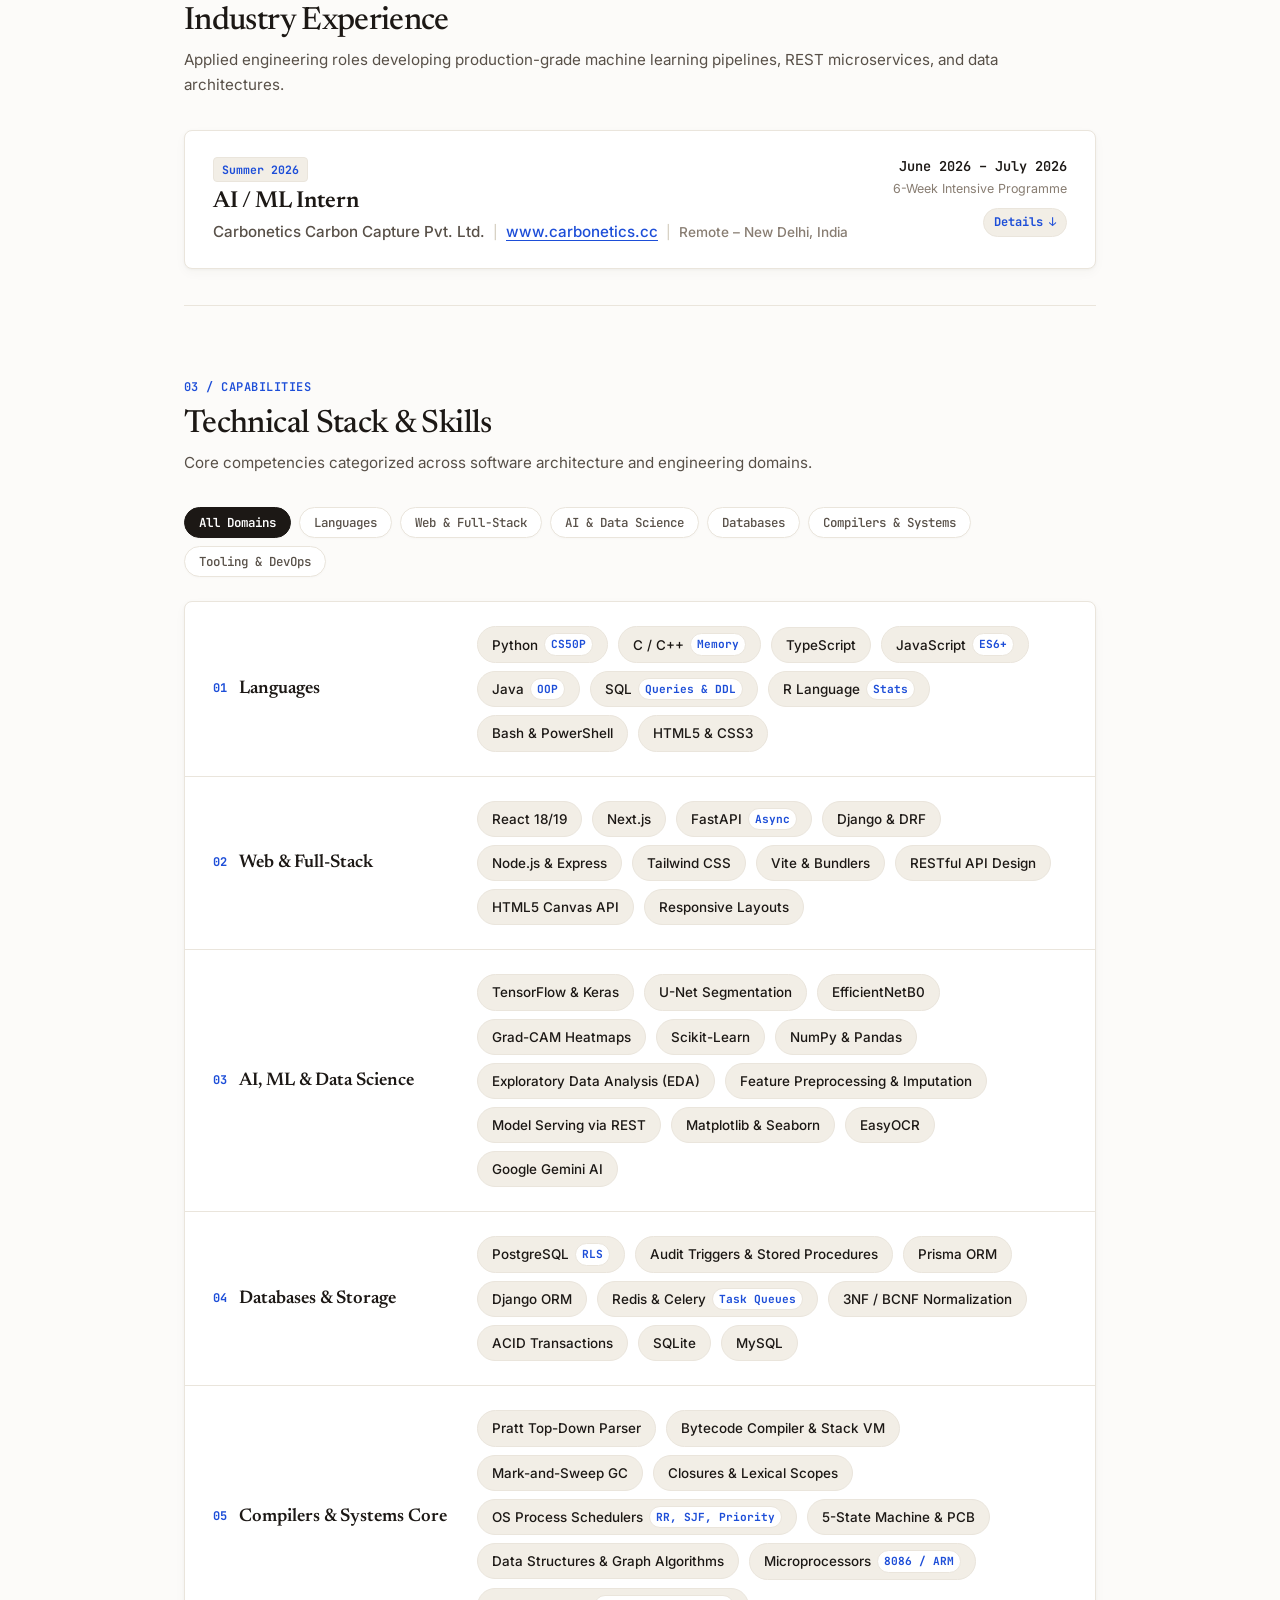
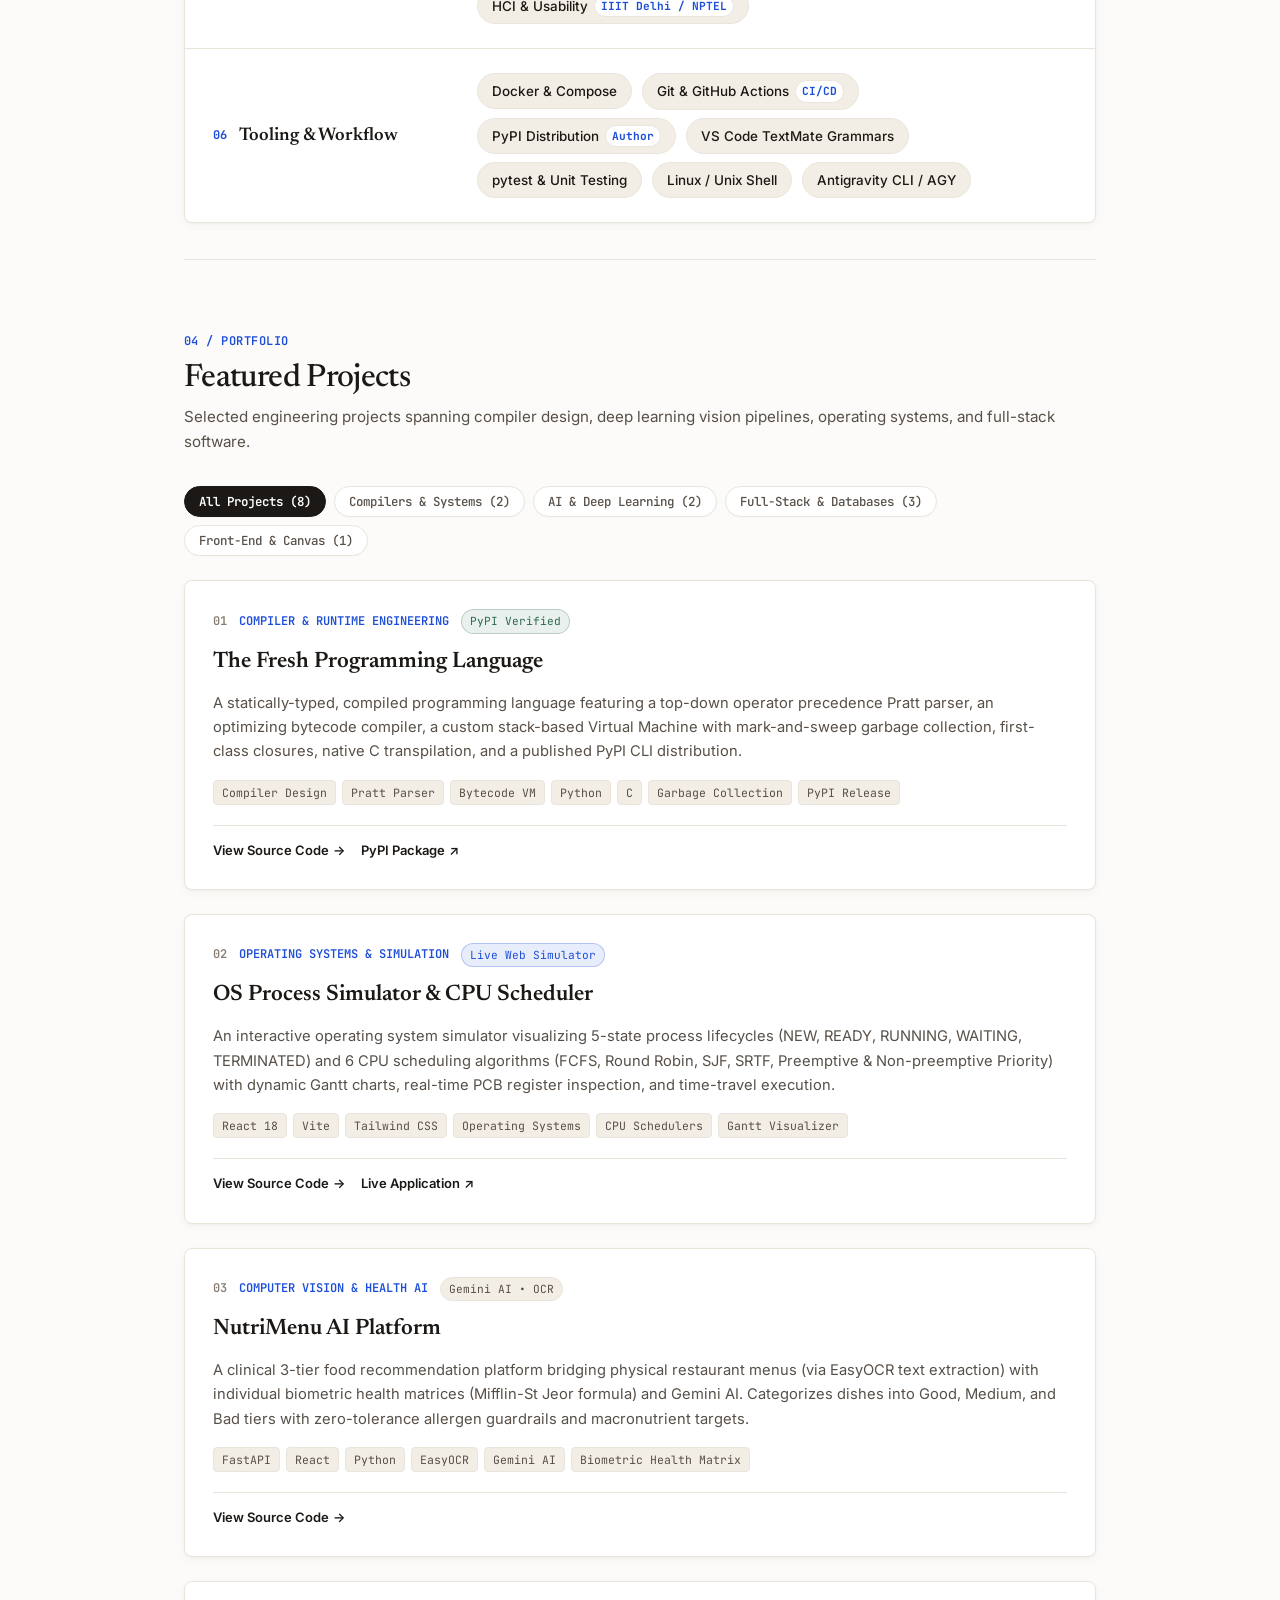
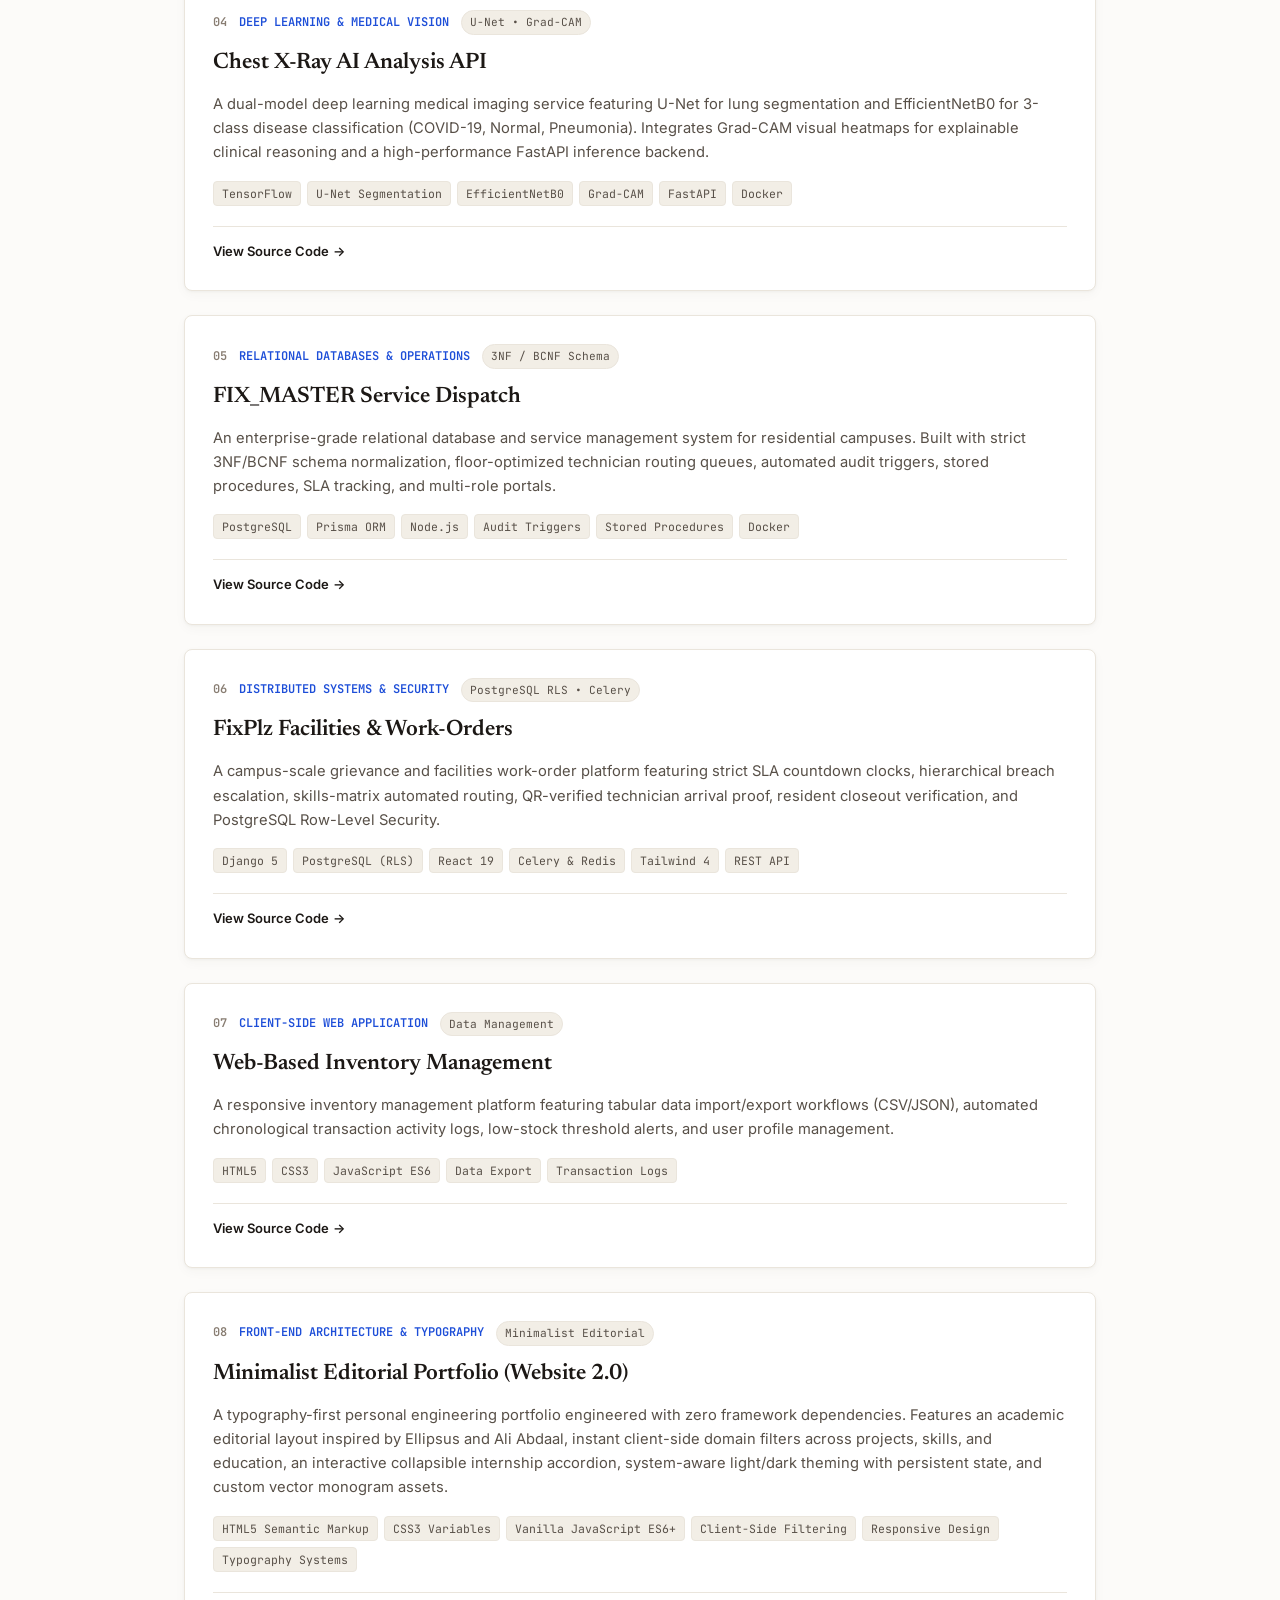
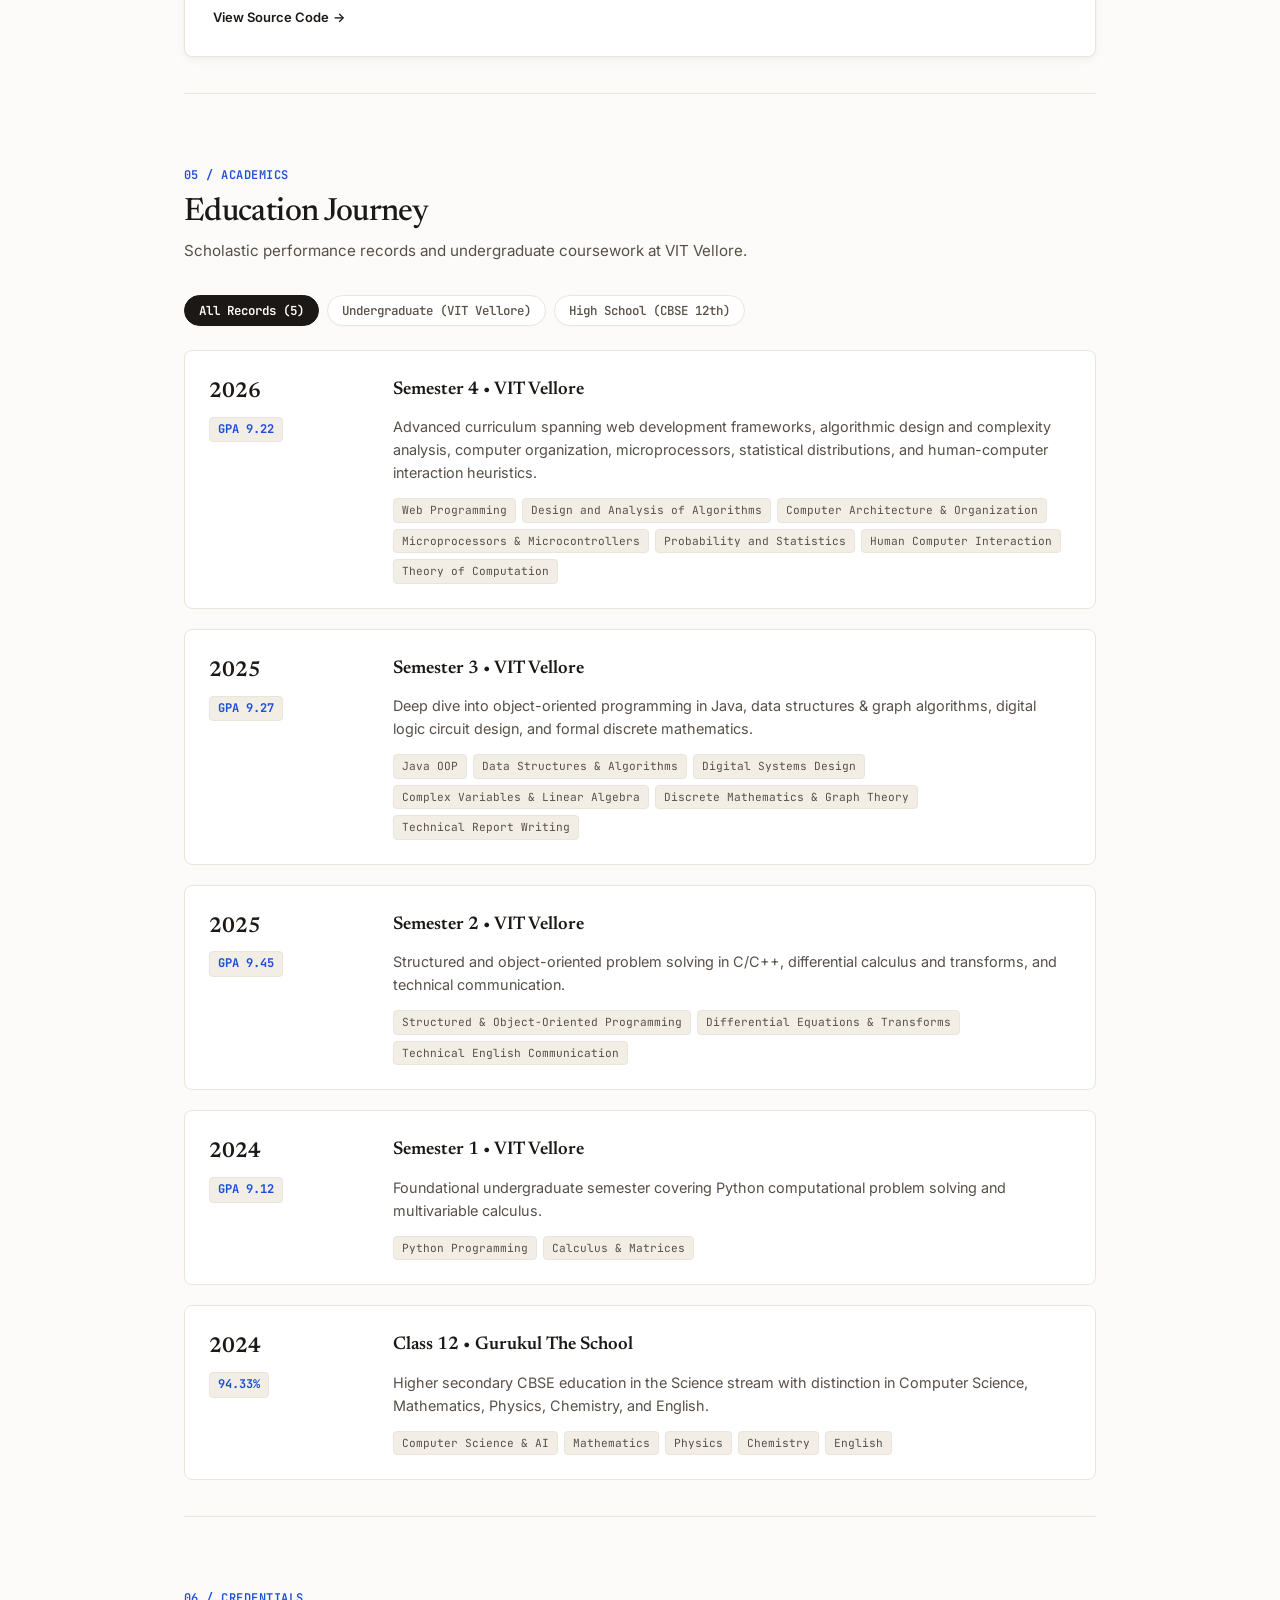
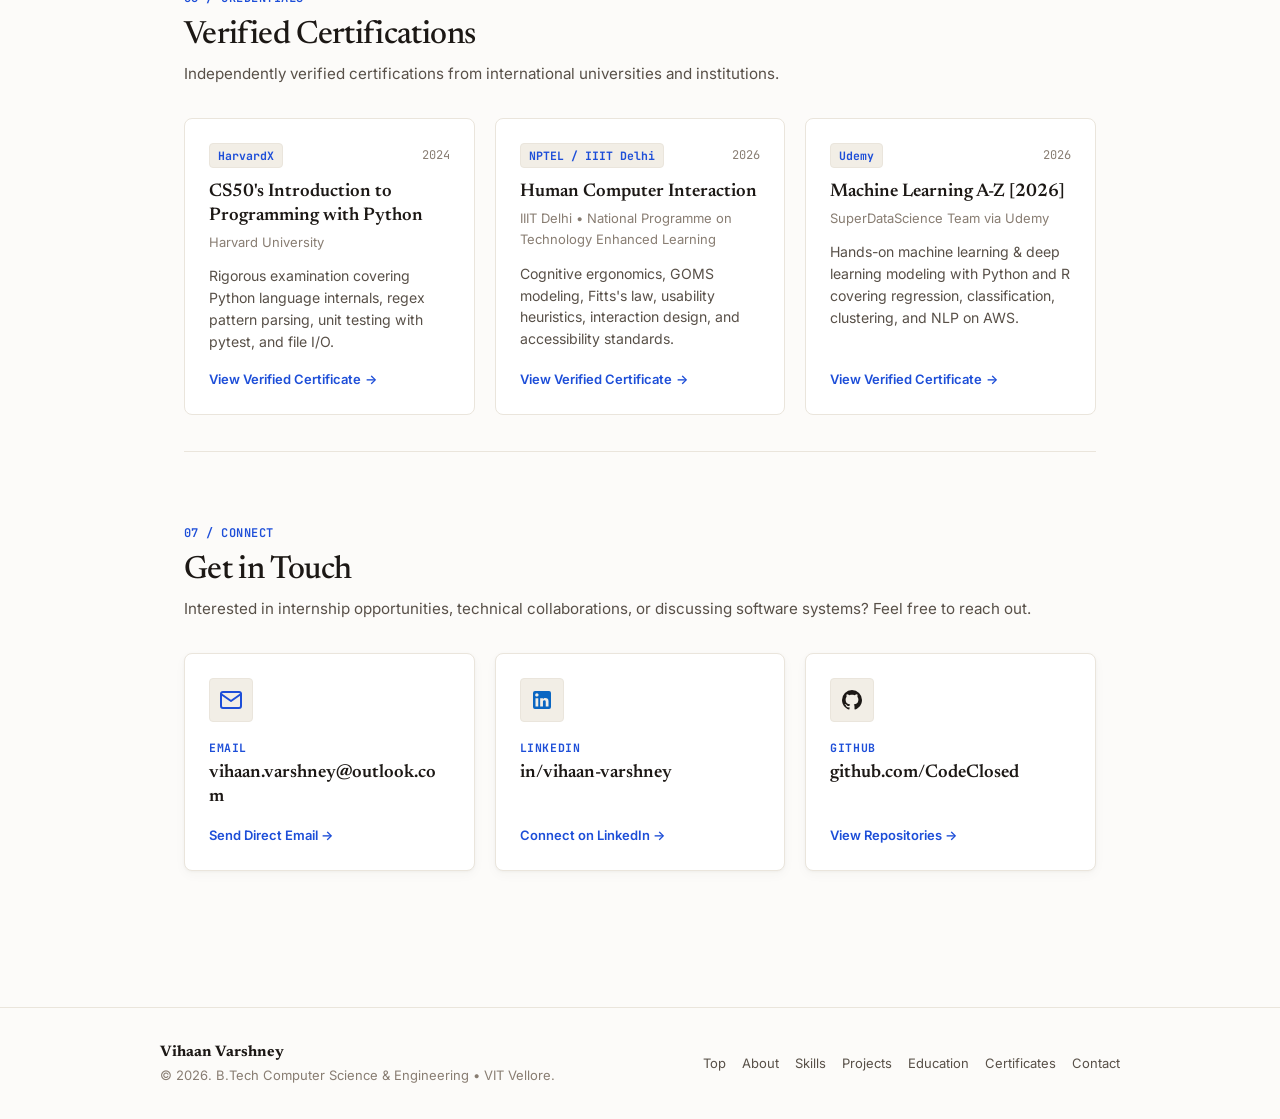
==== commit 3111a376: "Update Carbonetics experience company website link and location" ====
--- a/website 2/index.html
+++ b/website 2/index.html
@@ -203,7 +203,10 @@
                 <h3 class="exp-title">AI / ML Intern</h3>
                 <div class="exp-company">
                   <span>Carbonetics Carbon Capture Pvt. Ltd.</span>
-                  <span class="exp-location">&bull; Remote / New Delhi, India</span>
+                  <span class="exp-sep">|</span>
+                  <a href="https://www.carbonetics.cc" target="_blank" rel="noopener noreferrer" onclick="event.stopPropagation();">www.carbonetics.cc</a>
+                  <span class="exp-sep">|</span>
+                  <span class="exp-location">Remote &ndash; New Delhi, India</span>
                 </div>
               </div>
               <div class="exp-meta-right">
--- a/website 2/styles.css
+++ b/website 2/styles.css
@@ -738,6 +738,27 @@
   color: var(--text-secondary);
   font-weight: 500;
   margin-top: 4px;
+  display: flex;
+  align-items: center;
+  gap: 8px;
+  flex-wrap: wrap;
+}
+
+.exp-company a {
+  color: var(--accent-primary);
+  text-decoration: underline;
+  text-underline-offset: 3px;
+  transition: color var(--transition-fast);
+}
+
+.exp-company a:hover {
+  color: var(--accent-primary-hover);
+}
+
+.exp-sep {
+  color: var(--border-medium);
+  font-size: 0.85rem;
+  user-select: none;
 }
 
 .exp-location {
